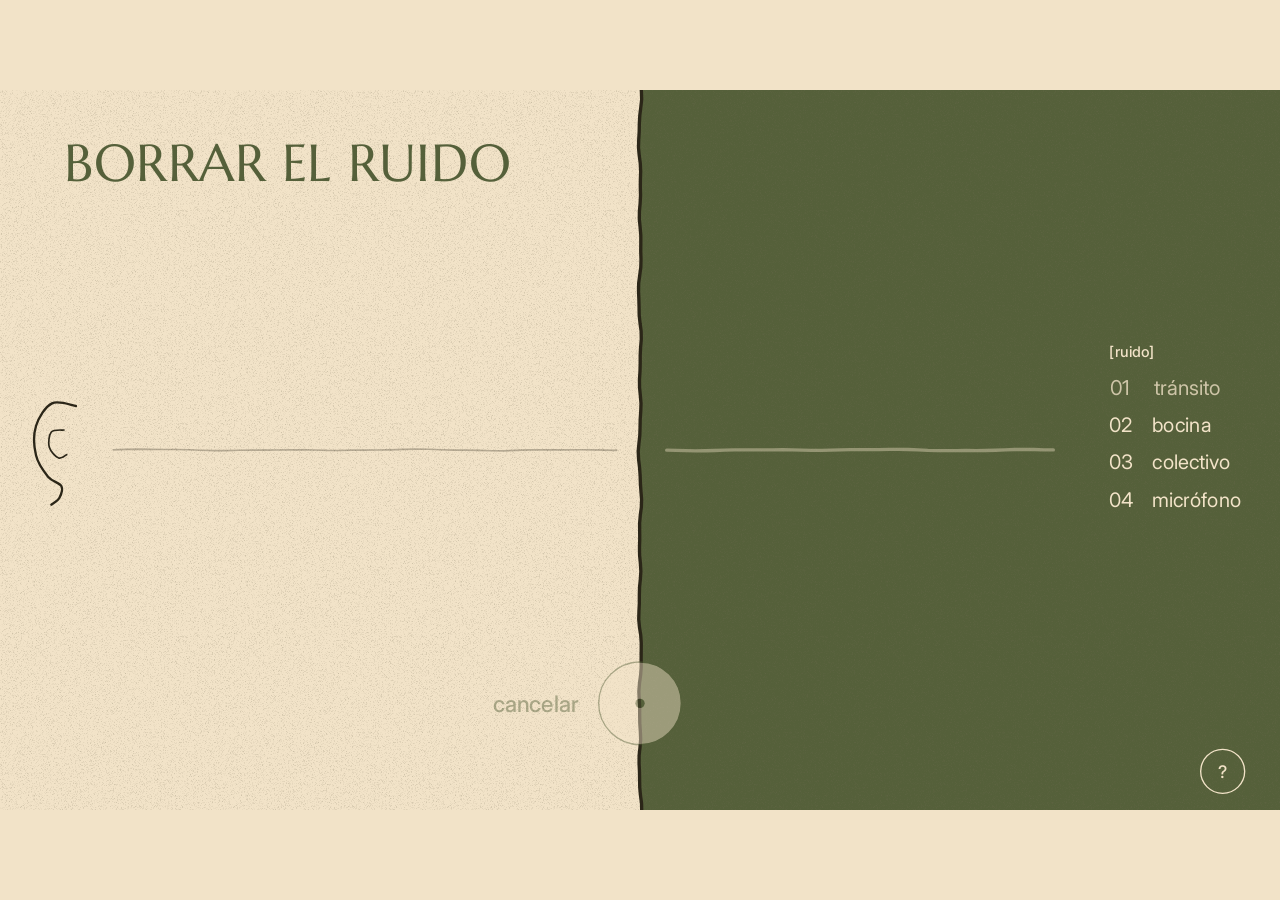
==== web/index.html @ 03f6d300 "App web demo "borrar el ruido" con el lazo ANC en un AudioWorklet - web/motor.js: traducción de Lazo" ====
<!doctype html>
<html lang="es">
<head>
<meta charset="utf-8">
<meta name="viewport" content="width=device-width, initial-scale=1">
<title>borrar el ruido</title>
<meta name="description" content="Demo interactiva de cancelación activa de ruido: cómo un auricular borra el ruido. TFI ANC, UTN FRBA.">
<link rel="preconnect" href="https://fonts.googleapis.com">
<link rel="preconnect" href="https://fonts.gstatic.com" crossorigin>
<link rel="stylesheet" href="https://fonts.googleapis.com/css2?family=Marcellus&amp;family=Inter:wght@400;500;600&amp;display=swap">
<link rel="stylesheet" href="estilo.css">
<script type="module" src="app.js"></script>
</head>
<body>
<div id="escena">
<div id="lienzo" class="t0" style="position: absolute; left: 0; top: 0; width: 1920px; height: 1080px; overflow: hidden; background: var(--papel); color: var(--carbon); font-family: 'Inter', system-ui, sans-serif; outline: none">
<svg width="1920" height="1080" viewBox="0 0 1920 1080" aria-hidden="true" style="position: absolute; left: 0; top: 0"><path id="region" d="" style="fill: var(--oliva)"></path></svg>
<div class="grano" aria-hidden="true" style="position: absolute; left: 0; top: 0; width: 1920px; height: 1080px; pointer-events: none"></div>
<svg width="1920" height="1080" viewBox="0 0 1920 1080" role="img" aria-label="ondas" style="position: absolute; left: 0; top: 0">
<path d="M114,474 C108,473.3 88,465 78,470 C68,475 58,491 54,504 C50,517 51,535.3 54,548 C57,560.7 65.7,572.3 72,580 C78.3,587.7 89.2,588.7 92,594 C94.8,599.3 91.5,607.3 89,612 C86.5,616.7 79,620.3 77,622" fill="none" stroke-width="3.5" stroke-linecap="round" stroke-linejoin="round" style="stroke: var(--carbon)"/><path d="M96,510 C92.8,510.5 80.7,508.7 77,513 C73.3,517.3 72.2,529.5 74,536 C75.8,542.5 83.7,550.2 88,552 C92.3,553.8 98,547.8 100,547" fill="none" stroke-width="2.5" stroke-linecap="round" stroke-linejoin="round" style="stroke: var(--carbon)"/>
<path id="out" d="" fill="none" stroke-width="5" stroke-linecap="round" stroke-linejoin="round" opacity="0.4" style="stroke: var(--papel)"></path>
<path id="ghost" d="" fill="none" stroke-width="3" stroke-linecap="round" stroke-linejoin="round" opacity="0" style="stroke: var(--oliva)"></path>
<path id="anti" d="" fill="none" stroke-width="5" stroke-dasharray="16 11" stroke-linecap="round" stroke-linejoin="round" style="stroke: var(--rosa)"></path>
<path id="resid" d="" fill="none" stroke-width="2.5" stroke-linecap="round" stroke-linejoin="round" opacity="0.3" style="stroke: var(--carbon)"></path>
<path id="line" d="" fill="none" stroke-width="5" stroke-linecap="round" stroke-linejoin="round" style="stroke: var(--carbon)"></path>
<circle id="pulso1" cx="84" cy="540" r="12" opacity="0" style="fill: var(--carbon)"></circle>
<circle id="pulso2" cx="84" cy="540" r="7" opacity="0" style="fill: var(--carbon)"></circle>
</svg>
<h1 style="position: absolute; left: 96px; top: 70px; margin: 0; font-family: 'Marcellus', 'Times New Roman', serif; font-weight: 400; font-size: 78px; line-height: 1; letter-spacing: 0.01em; text-transform: uppercase; color: var(--oliva)">borrar el ruido</h1>
<div id="frase" aria-live="polite" style="position: absolute; left: 100px; top: 176px; font-family: 'Inter', system-ui, sans-serif; font-weight: 600; font-size: 44px; line-height: 1.1; text-transform: uppercase; color: var(--oliva); opacity: 0"></div>
<div id="numero" hidden style="position: absolute; left: 100px; top: 820px; display: flex; flex-direction: column; gap: 6px">
<div style="font-family: 'Inter', system-ui, sans-serif; font-weight: 500; font-size: 22px; color: var(--suave)">meta 20</div>
<div id="numVal" style="font-family: 'Marcellus', 'Times New Roman', serif; font-size: 132px; line-height: 0.95; color: var(--oliva)"></div>
</div>
<div role="group" aria-label="ruidos" style="position: absolute; left: 1620px; top: 380px; display: flex; flex-direction: column; gap: 4px">
<div style="font-family: 'Inter', system-ui, sans-serif; font-weight: 500; font-size: 22px; color: var(--papel); margin: 0 0 10px 44px">[ruido]</div>
<button type="button" aria-pressed="false" data-i="0" class="item" style="display: flex; align-items: center; gap: 18px; height: 52px; padding: 0; background: transparent; border: 0; cursor: pointer; font-family: 'Inter', system-ui, sans-serif; font-weight: 400; font-size: 30px; color: var(--papel); opacity: 1; transform: scale(1); transform-origin: left center; text-decoration: none">
<svg width="26" height="26" viewBox="0 0 40 40" aria-hidden="true" class="icono" style="flex: none"><path d="M17.9,4.9 C18,4.9 18.3,4.8 18.5,4.7 C18.7,4.6 18.9,4.5 19.1,4.5 C19.4,4.4 19.6,4.4 19.8,4.3 C20,4.3 20.3,4.3 20.5,4.2 C20.7,4.2 21,4.2 21.2,4.3 C21.4,4.3 21.7,4.4 21.9,4.4 C22.1,4.5 22.3,4.6 22.5,4.7 C22.7,4.8 22.9,5 23.1,5.1 C23.3,5.3 23.5,5.4 23.6,5.6 C23.8,5.7 24,5.9 24.1,6.1 C24.2,6.3 24.4,6.4 24.5,6.6 C24.6,6.8 24.8,6.9 24.9,7.1 C25,7.3 25.2,7.5 25.3,7.6 C25.4,7.8 25.6,8 25.7,8.1 C25.8,8.3 26,8.5 26.1,8.7 C26.2,8.9 26.3,9.1 26.4,9.3 C26.5,9.5 26.6,9.7 26.7,9.9 C26.8,10.1 26.9,10.3 26.9,10.6 C27,10.8 27,11 27,11.3 C27,11.5 27,11.7 26.9,12 C26.9,12.2 26.8,12.4 26.8,12.6 C26.7,12.9 26.6,13.1 26.5,13.3 C26.4,13.5 26.3,13.7 26.2,13.9 C26.1,14.1 26,14.3 25.8,14.5 C25.7,14.7 25.6,14.9 25.5,15 C25.3,15.2 25.2,15.4 25.1,15.6 C24.9,15.7 24.8,15.9 24.6,16.1 C24.5,16.3 24.3,16.4 24.1,16.6 C24,16.7 23.8,16.9 23.6,17 C23.4,17.2 23.2,17.3 23,17.4 C22.8,17.5 22.6,17.6 22.4,17.7 C22.2,17.7 21.9,17.8 21.7,17.8 C21.5,17.8 21.3,17.9 21,17.9 C20.8,17.9 20.6,17.8 20.4,17.8 C20.1,17.8 19.9,17.8 19.7,17.7 C19.5,17.7 19.3,17.6 19,17.6 C18.8,17.6 18.6,17.5 18.4,17.5 C18.2,17.4 18,17.4 17.8,17.3 C17.6,17.3 17.3,17.2 17.1,17.2 C16.9,17.1 16.7,17 16.5,17 C16.2,16.9 16,16.8 15.8,16.7 C15.6,16.6 15.4,16.5 15.2,16.3 C15,16.2 14.8,16.1 14.6,15.9 C14.5,15.7 14.3,15.5 14.2,15.3 C14.1,15.1 13.9,14.9 13.9,14.7 C13.8,14.5 13.7,14.3 13.6,14 C13.6,13.8 13.5,13.6 13.5,13.3 C13.5,13.1 13.5,12.9 13.5,12.6 C13.4,12.4 13.4,12.2 13.4,12 C13.4,11.7 13.4,11.5 13.5,11.3 C13.5,11.1 13.5,10.9 13.5,10.6 C13.5,10.4 13.5,10.2 13.5,10 C13.5,9.8 13.6,9.5 13.6,9.3 C13.6,9.1 13.7,8.9 13.7,8.7 C13.8,8.4 13.9,8.2 14,8 C14.1,7.8 14.2,7.6 14.3,7.4 C14.4,7.2 14.5,7 14.7,6.8 C14.8,6.7 15,6.5 15.2,6.4 C15.4,6.2 15.5,6.1 15.7,5.9 C15.9,5.8 16.1,5.7 16.3,5.6 C16.5,5.5 16.7,5.4 16.9,5.3 C17.1,5.2 17.3,5.1 17.5,5 C17.7,4.9 17.9,4.8 18.1,4.7 C18.4,4.7 18.7,4.5 18.8,4.5" fill="none" stroke-width="2.2" stroke-linecap="round" stroke-linejoin="round" style="stroke: var(--papel)"/><path d="M26.1,10.7 C26.2,10.7 26.6,10.6 26.8,10.6 C27,10.6 27.3,10.6 27.5,10.6 C27.7,10.5 28,10.6 28.2,10.6 C28.4,10.6 28.6,10.6 28.9,10.6 C29.1,10.7 29.3,10.7 29.5,10.8 C29.7,10.8 29.9,10.9 30.2,10.9 C30.4,11 30.6,11 30.8,11.1 C31,11.2 31.2,11.3 31.4,11.4 C31.6,11.5 31.8,11.6 32,11.7 C32.2,11.8 32.4,11.9 32.6,12.1 C32.7,12.2 32.9,12.3 33.1,12.5 C33.2,12.7 33.4,12.8 33.5,13 C33.7,13.2 33.8,13.4 33.9,13.5 C34,13.7 34.1,13.9 34.2,14.1 C34.3,14.3 34.4,14.5 34.5,14.7 C34.6,14.9 34.7,15.2 34.8,15.4 C34.8,15.6 34.9,15.8 34.9,16 C35,16.2 35,16.4 35.1,16.7 C35.1,16.9 35.2,17.1 35.2,17.3 C35.2,17.6 35.2,17.8 35.2,18 C35.2,18.3 35.2,18.5 35.1,18.7 C35.1,19 35.1,19.2 35,19.4 C34.9,19.6 34.8,19.9 34.7,20.1 C34.6,20.3 34.5,20.5 34.4,20.7 C34.3,20.9 34.1,21 34,21.2 C33.8,21.4 33.7,21.6 33.5,21.7 C33.3,21.9 33.1,22 32.9,22.1 C32.8,22.3 32.6,22.4 32.4,22.5 C32.2,22.6 32,22.7 31.8,22.8 C31.6,22.9 31.4,23 31.2,23.1 C31,23.2 30.8,23.3 30.6,23.4 C30.4,23.5 30.2,23.6 30,23.7 C29.8,23.8 29.6,23.8 29.4,23.9 C29.2,23.9 29,24 28.7,24 C28.5,24.1 28.3,24.1 28,24.1 C27.8,24.1 27.6,24.1 27.4,24.1 C27.1,24 26.9,24 26.7,23.9 C26.5,23.9 26.2,23.8 26,23.7 C25.8,23.7 25.6,23.6 25.4,23.5 C25.2,23.3 25,23.2 24.8,23.1 C24.6,23 24.4,22.8 24.2,22.7 C24.1,22.6 23.9,22.4 23.7,22.2 C23.6,22.1 23.4,21.9 23.3,21.8 C23.1,21.6 23,21.4 22.8,21.2 C22.7,21.1 22.5,20.9 22.4,20.7 C22.3,20.5 22.2,20.3 22.1,20.1 C22,19.9 21.9,19.6 21.9,19.4 C21.8,19.2 21.7,19 21.7,18.8 C21.7,18.5 21.6,18.3 21.6,18.1 C21.6,17.8 21.6,17.6 21.6,17.4 C21.7,17.2 21.7,16.9 21.7,16.7 C21.8,16.5 21.8,16.3 21.9,16.1 C21.9,15.8 22,15.6 22.1,15.4 C22.1,15.2 22.2,15 22.3,14.8 C22.4,14.6 22.4,14.4 22.5,14.2 C22.6,14 22.7,13.8 22.8,13.6 C22.9,13.4 23,13.2 23.1,13 C23.3,12.8 23.4,12.6 23.5,12.4 C23.7,12.2 23.8,12.1 24,11.9 C24.2,11.7 24.3,11.6 24.5,11.4 C24.7,11.3 24.9,11.2 25.1,11.1 C25.3,10.9 25.5,10.8 25.8,10.8 C26,10.7 26.2,10.6 26.4,10.6 C26.7,10.5 27,10.5 27.1,10.5" fill="none" stroke-width="2.2" stroke-linecap="round" stroke-linejoin="round" style="stroke: var(--papel)"/><path d="M23,20.7 C23.1,20.7 23.4,20.6 23.6,20.6 C23.9,20.5 24.1,20.5 24.3,20.5 C24.5,20.4 24.8,20.4 25,20.4 C25.2,20.4 25.4,20.4 25.7,20.5 C25.9,20.5 26.1,20.5 26.3,20.6 C26.5,20.6 26.8,20.7 27,20.7 C27.2,20.8 27.4,20.9 27.6,20.9 C27.8,21 28,21.1 28.2,21.2 C28.4,21.3 28.6,21.5 28.8,21.6 C28.9,21.7 29.1,21.8 29.3,22 C29.5,22.1 29.6,22.3 29.8,22.4 C30,22.6 30.1,22.7 30.3,22.9 C30.4,23.1 30.6,23.2 30.7,23.4 C30.8,23.6 31,23.8 31.1,23.9 C31.2,24.1 31.3,24.3 31.4,24.5 C31.6,24.7 31.7,24.9 31.8,25.1 C31.8,25.4 31.9,25.6 32,25.8 C32,26 32.1,26.3 32.1,26.5 C32.1,26.7 32.2,27 32.2,27.2 C32.2,27.4 32.1,27.7 32.1,27.9 C32.1,28.1 32,28.3 31.9,28.6 C31.9,28.8 31.8,29 31.7,29.2 C31.6,29.4 31.5,29.6 31.4,29.8 C31.2,30 31.1,30.2 31,30.4 C30.9,30.6 30.7,30.8 30.6,30.9 C30.4,31.1 30.3,31.3 30.1,31.4 C30,31.6 29.8,31.7 29.7,31.9 C29.5,32 29.3,32.2 29.2,32.3 C29,32.5 28.8,32.6 28.7,32.7 C28.5,32.8 28.3,33 28.1,33.1 C27.9,33.2 27.7,33.3 27.5,33.4 C27.3,33.5 27.1,33.6 26.9,33.6 C26.7,33.7 26.4,33.8 26.2,33.8 C26,33.9 25.8,33.9 25.5,33.9 C25.3,33.9 25.1,33.9 24.9,33.9 C24.6,33.9 24.4,33.9 24.2,33.9 C23.9,33.8 23.7,33.8 23.5,33.8 C23.3,33.7 23,33.6 22.8,33.6 C22.6,33.5 22.4,33.4 22.2,33.3 C22,33.2 21.8,33.1 21.6,33 C21.4,32.9 21.2,32.8 21,32.6 C20.8,32.5 20.6,32.3 20.4,32.2 C20.3,32 20.1,31.8 20,31.7 C19.8,31.5 19.7,31.3 19.6,31.1 C19.5,30.9 19.3,30.7 19.3,30.5 C19.2,30.3 19.1,30.1 19,29.9 C18.9,29.6 18.9,29.4 18.8,29.2 C18.8,29 18.8,28.8 18.7,28.5 C18.7,28.3 18.7,28.1 18.7,27.9 C18.6,27.7 18.6,27.4 18.6,27.2 C18.6,27 18.6,26.8 18.6,26.6 C18.7,26.3 18.7,26.1 18.7,25.9 C18.7,25.7 18.7,25.5 18.8,25.2 C18.8,25 18.9,24.8 18.9,24.6 C19,24.4 19,24.1 19.1,23.9 C19.2,23.7 19.3,23.5 19.4,23.3 C19.5,23.1 19.6,22.9 19.8,22.7 C19.9,22.5 20.1,22.3 20.2,22.2 C20.4,22 20.6,21.8 20.8,21.7 C21,21.5 21.1,21.4 21.3,21.3 C21.5,21.2 21.8,21.1 22,21 C22.2,20.9 22.4,20.8 22.6,20.7 C22.8,20.7 23.1,20.6 23.3,20.5 C23.5,20.5 23.8,20.4 24,20.4" fill="none" stroke-width="2.2" stroke-linecap="round" stroke-linejoin="round" style="stroke: var(--papel)"/><path d="M12.6,20.7 C12.8,20.7 13.1,20.5 13.3,20.5 C13.5,20.4 13.7,20.3 13.9,20.3 C14.2,20.2 14.4,20.2 14.6,20.2 C14.9,20.2 15.1,20.2 15.3,20.2 C15.6,20.2 15.8,20.3 16,20.3 C16.2,20.4 16.5,20.5 16.7,20.6 C16.9,20.7 17.1,20.8 17.3,20.9 C17.5,21 17.7,21.1 17.8,21.3 C18,21.4 18.2,21.5 18.4,21.7 C18.5,21.8 18.7,21.9 18.9,22.1 C19,22.2 19.2,22.3 19.4,22.5 C19.5,22.6 19.7,22.8 19.9,22.9 C20,23.1 20.2,23.2 20.4,23.4 C20.5,23.6 20.7,23.7 20.8,23.9 C20.9,24.1 21.1,24.3 21.2,24.5 C21.3,24.7 21.4,24.9 21.5,25.1 C21.5,25.3 21.6,25.6 21.6,25.8 C21.7,26 21.7,26.3 21.7,26.5 C21.7,26.7 21.7,27 21.7,27.2 C21.6,27.4 21.6,27.6 21.5,27.9 C21.5,28.1 21.4,28.3 21.4,28.5 C21.3,28.7 21.2,28.9 21.1,29.2 C21.1,29.4 21,29.6 20.9,29.8 C20.8,30 20.7,30.2 20.6,30.4 C20.5,30.6 20.4,30.8 20.3,31 C20.2,31.2 20.1,31.4 20,31.6 C19.8,31.8 19.7,31.9 19.5,32.1 C19.4,32.3 19.2,32.4 19,32.6 C18.9,32.7 18.7,32.9 18.5,33 C18.3,33.1 18,33.2 17.8,33.3 C17.6,33.3 17.4,33.4 17.2,33.5 C17,33.5 16.7,33.6 16.5,33.6 C16.3,33.6 16.1,33.6 15.8,33.6 C15.6,33.6 15.4,33.7 15.2,33.7 C15,33.7 14.7,33.7 14.5,33.7 C14.3,33.6 14.1,33.6 13.9,33.6 C13.6,33.6 13.4,33.6 13.2,33.6 C13,33.6 12.7,33.5 12.5,33.5 C12.3,33.5 12.1,33.4 11.8,33.3 C11.6,33.3 11.4,33.2 11.2,33.1 C11,33 10.8,32.8 10.6,32.7 C10.4,32.6 10.2,32.4 10,32.3 C9.9,32.1 9.7,31.9 9.6,31.7 C9.5,31.5 9.3,31.3 9.2,31.1 C9.1,30.9 9,30.7 9,30.5 C8.9,30.3 8.8,30 8.7,29.8 C8.7,29.6 8.6,29.4 8.6,29.2 C8.5,29 8.4,28.8 8.4,28.5 C8.4,28.3 8.3,28.1 8.3,27.9 C8.2,27.7 8.2,27.4 8.2,27.2 C8.1,27 8.1,26.8 8.1,26.5 C8.1,26.3 8.1,26.1 8.1,25.9 C8.1,25.6 8.2,25.4 8.2,25.2 C8.3,25 8.3,24.7 8.4,24.5 C8.5,24.3 8.6,24.1 8.7,23.9 C8.9,23.7 9,23.5 9.1,23.3 C9.3,23.2 9.4,23 9.6,22.8 C9.8,22.7 9.9,22.5 10.1,22.4 C10.3,22.2 10.5,22.1 10.6,21.9 C10.8,21.8 11,21.7 11.2,21.6 C11.4,21.4 11.5,21.3 11.7,21.2 C11.9,21.1 12.1,20.9 12.3,20.8 C12.5,20.7 12.7,20.6 12.9,20.5 C13.1,20.4 13.5,20.3 13.6,20.3" fill="none" stroke-width="2.2" stroke-linecap="round" stroke-linejoin="round" style="stroke: var(--papel)"/><path d="M9.5,11.1 C9.6,11.1 9.9,10.9 10.1,10.9 C10.4,10.8 10.6,10.8 10.8,10.7 C11,10.7 11.2,10.6 11.4,10.6 C11.7,10.5 11.9,10.5 12.1,10.5 C12.4,10.5 12.6,10.5 12.8,10.5 C13.1,10.5 13.3,10.5 13.5,10.6 C13.7,10.6 14,10.7 14.2,10.7 C14.4,10.8 14.6,10.9 14.8,11.1 C15,11.2 15.2,11.3 15.4,11.5 C15.6,11.6 15.7,11.8 15.9,12 C16.1,12.1 16.2,12.3 16.3,12.5 C16.5,12.7 16.6,12.9 16.7,13.1 C16.8,13.3 16.9,13.4 17,13.6 C17.1,13.8 17.2,14 17.3,14.2 C17.4,14.4 17.5,14.6 17.6,14.8 C17.7,15 17.8,15.2 17.9,15.4 C18,15.6 18.1,15.8 18.1,16 C18.2,16.2 18.3,16.5 18.3,16.7 C18.4,16.9 18.4,17.1 18.4,17.3 C18.4,17.6 18.4,17.8 18.4,18 C18.4,18.3 18.4,18.5 18.3,18.7 C18.3,18.9 18.2,19.2 18.1,19.4 C18.1,19.6 18,19.8 17.9,20 C17.8,20.2 17.6,20.4 17.5,20.6 C17.4,20.8 17.3,21 17.1,21.2 C17,21.3 16.9,21.5 16.7,21.7 C16.6,21.9 16.4,22 16.3,22.2 C16.1,22.4 15.9,22.5 15.8,22.7 C15.6,22.8 15.4,23 15.2,23.1 C15.1,23.2 14.9,23.4 14.7,23.5 C14.5,23.6 14.3,23.7 14,23.8 C13.8,23.9 13.6,23.9 13.4,24 C13.1,24 12.9,24.1 12.7,24.1 C12.5,24.1 12.2,24.1 12,24.1 C11.8,24.1 11.5,24 11.3,24 C11.1,23.9 10.9,23.9 10.7,23.8 C10.4,23.7 10.2,23.7 10,23.6 C9.8,23.5 9.6,23.4 9.4,23.4 C9.2,23.3 9,23.2 8.8,23.1 C8.6,23 8.4,23 8.2,22.9 C8,22.8 7.8,22.7 7.6,22.6 C7.4,22.5 7.2,22.4 7,22.2 C6.8,22.1 6.6,22 6.4,21.8 C6.3,21.7 6.1,21.5 5.9,21.3 C5.8,21.2 5.7,21 5.5,20.8 C5.4,20.6 5.3,20.3 5.2,20.1 C5.1,19.9 5,19.7 5,19.5 C4.9,19.2 4.9,19 4.9,18.8 C4.9,18.5 4.8,18.3 4.8,18.1 C4.8,17.8 4.9,17.6 4.9,17.4 C4.9,17.2 4.9,16.9 5,16.7 C5,16.5 5,16.3 5.1,16 C5.1,15.8 5.1,15.6 5.2,15.4 C5.3,15.2 5.3,15 5.4,14.7 C5.5,14.5 5.5,14.3 5.6,14.1 C5.7,13.9 5.8,13.7 6,13.5 C6.1,13.3 6.2,13.1 6.4,12.9 C6.5,12.8 6.7,12.6 6.8,12.5 C7,12.3 7.2,12.2 7.4,12 C7.6,11.9 7.7,11.8 7.9,11.7 C8.1,11.6 8.3,11.5 8.6,11.4 C8.8,11.3 9,11.2 9.2,11.1 C9.4,11 9.6,11 9.8,10.9 C10,10.8 10.3,10.8 10.4,10.7" fill="none" stroke-width="2.2" stroke-linecap="round" stroke-linejoin="round" style="stroke: var(--papel)"/><circle cx="20" cy="20" r="2.9" style="fill: var(--papel)"/></svg>
<span style="width: 46px; text-align: left">01</span><span>tránsito</span>
</button>
<button type="button" aria-pressed="false" data-i="1" class="item" style="display: flex; align-items: center; gap: 18px; height: 52px; padding: 0; background: transparent; border: 0; cursor: pointer; font-family: 'Inter', system-ui, sans-serif; font-weight: 400; font-size: 30px; color: var(--papel); opacity: 1; transform: scale(1); transform-origin: left center; text-decoration: none">
<svg width="26" height="26" viewBox="0 0 40 40" aria-hidden="true" class="icono" style="flex: none"><path d="M17.9,4.9 C18,4.9 18.3,4.8 18.5,4.7 C18.7,4.6 18.9,4.5 19.1,4.5 C19.4,4.4 19.6,4.4 19.8,4.3 C20,4.3 20.3,4.3 20.5,4.2 C20.7,4.2 21,4.2 21.2,4.3 C21.4,4.3 21.7,4.4 21.9,4.4 C22.1,4.5 22.3,4.6 22.5,4.7 C22.7,4.8 22.9,5 23.1,5.1 C23.3,5.3 23.5,5.4 23.6,5.6 C23.8,5.7 24,5.9 24.1,6.1 C24.2,6.3 24.4,6.4 24.5,6.6 C24.6,6.8 24.8,6.9 24.9,7.1 C25,7.3 25.2,7.5 25.3,7.6 C25.4,7.8 25.6,8 25.7,8.1 C25.8,8.3 26,8.5 26.1,8.7 C26.2,8.9 26.3,9.1 26.4,9.3 C26.5,9.5 26.6,9.7 26.7,9.9 C26.8,10.1 26.9,10.3 26.9,10.6 C27,10.8 27,11 27,11.3 C27,11.5 27,11.7 26.9,12 C26.9,12.2 26.8,12.4 26.8,12.6 C26.7,12.9 26.6,13.1 26.5,13.3 C26.4,13.5 26.3,13.7 26.2,13.9 C26.1,14.1 26,14.3 25.8,14.5 C25.7,14.7 25.6,14.9 25.5,15 C25.3,15.2 25.2,15.4 25.1,15.6 C24.9,15.7 24.8,15.9 24.6,16.1 C24.5,16.3 24.3,16.4 24.1,16.6 C24,16.7 23.8,16.9 23.6,17 C23.4,17.2 23.2,17.3 23,17.4 C22.8,17.5 22.6,17.6 22.4,17.7 C22.2,17.7 21.9,17.8 21.7,17.8 C21.5,17.8 21.3,17.9 21,17.9 C20.8,17.9 20.6,17.8 20.4,17.8 C20.1,17.8 19.9,17.8 19.7,17.7 C19.5,17.7 19.3,17.6 19,17.6 C18.8,17.6 18.6,17.5 18.4,17.5 C18.2,17.4 18,17.4 17.8,17.3 C17.6,17.3 17.3,17.2 17.1,17.2 C16.9,17.1 16.7,17 16.5,17 C16.2,16.9 16,16.8 15.8,16.7 C15.6,16.6 15.4,16.5 15.2,16.3 C15,16.2 14.8,16.1 14.6,15.9 C14.5,15.7 14.3,15.5 14.2,15.3 C14.1,15.1 13.9,14.9 13.9,14.7 C13.8,14.5 13.7,14.3 13.6,14 C13.6,13.8 13.5,13.6 13.5,13.3 C13.5,13.1 13.5,12.9 13.5,12.6 C13.4,12.4 13.4,12.2 13.4,12 C13.4,11.7 13.4,11.5 13.5,11.3 C13.5,11.1 13.5,10.9 13.5,10.6 C13.5,10.4 13.5,10.2 13.5,10 C13.5,9.8 13.6,9.5 13.6,9.3 C13.6,9.1 13.7,8.9 13.7,8.7 C13.8,8.4 13.9,8.2 14,8 C14.1,7.8 14.2,7.6 14.3,7.4 C14.4,7.2 14.5,7 14.7,6.8 C14.8,6.7 15,6.5 15.2,6.4 C15.4,6.2 15.5,6.1 15.7,5.9 C15.9,5.8 16.1,5.7 16.3,5.6 C16.5,5.5 16.7,5.4 16.9,5.3 C17.1,5.2 17.3,5.1 17.5,5 C17.7,4.9 17.9,4.8 18.1,4.7 C18.4,4.7 18.7,4.5 18.8,4.5" fill="none" stroke-width="2.2" stroke-linecap="round" stroke-linejoin="round" style="stroke: var(--papel)"/><path d="M26.1,10.7 C26.2,10.7 26.6,10.6 26.8,10.6 C27,10.6 27.3,10.6 27.5,10.6 C27.7,10.5 28,10.6 28.2,10.6 C28.4,10.6 28.6,10.6 28.9,10.6 C29.1,10.7 29.3,10.7 29.5,10.8 C29.7,10.8 29.9,10.9 30.2,10.9 C30.4,11 30.6,11 30.8,11.1 C31,11.2 31.2,11.3 31.4,11.4 C31.6,11.5 31.8,11.6 32,11.7 C32.2,11.8 32.4,11.9 32.6,12.1 C32.7,12.2 32.9,12.3 33.1,12.5 C33.2,12.7 33.4,12.8 33.5,13 C33.7,13.2 33.8,13.4 33.9,13.5 C34,13.7 34.1,13.9 34.2,14.1 C34.3,14.3 34.4,14.5 34.5,14.7 C34.6,14.9 34.7,15.2 34.8,15.4 C34.8,15.6 34.9,15.8 34.9,16 C35,16.2 35,16.4 35.1,16.7 C35.1,16.9 35.2,17.1 35.2,17.3 C35.2,17.6 35.2,17.8 35.2,18 C35.2,18.3 35.2,18.5 35.1,18.7 C35.1,19 35.1,19.2 35,19.4 C34.9,19.6 34.8,19.9 34.7,20.1 C34.6,20.3 34.5,20.5 34.4,20.7 C34.3,20.9 34.1,21 34,21.2 C33.8,21.4 33.7,21.6 33.5,21.7 C33.3,21.9 33.1,22 32.9,22.1 C32.8,22.3 32.6,22.4 32.4,22.5 C32.2,22.6 32,22.7 31.8,22.8 C31.6,22.9 31.4,23 31.2,23.1 C31,23.2 30.8,23.3 30.6,23.4 C30.4,23.5 30.2,23.6 30,23.7 C29.8,23.8 29.6,23.8 29.4,23.9 C29.2,23.9 29,24 28.7,24 C28.5,24.1 28.3,24.1 28,24.1 C27.8,24.1 27.6,24.1 27.4,24.1 C27.1,24 26.9,24 26.7,23.9 C26.5,23.9 26.2,23.8 26,23.7 C25.8,23.7 25.6,23.6 25.4,23.5 C25.2,23.3 25,23.2 24.8,23.1 C24.6,23 24.4,22.8 24.2,22.7 C24.1,22.6 23.9,22.4 23.7,22.2 C23.6,22.1 23.4,21.9 23.3,21.8 C23.1,21.6 23,21.4 22.8,21.2 C22.7,21.1 22.5,20.9 22.4,20.7 C22.3,20.5 22.2,20.3 22.1,20.1 C22,19.9 21.9,19.6 21.9,19.4 C21.8,19.2 21.7,19 21.7,18.8 C21.7,18.5 21.6,18.3 21.6,18.1 C21.6,17.8 21.6,17.6 21.6,17.4 C21.7,17.2 21.7,16.9 21.7,16.7 C21.8,16.5 21.8,16.3 21.9,16.1 C21.9,15.8 22,15.6 22.1,15.4 C22.1,15.2 22.2,15 22.3,14.8 C22.4,14.6 22.4,14.4 22.5,14.2 C22.6,14 22.7,13.8 22.8,13.6 C22.9,13.4 23,13.2 23.1,13 C23.3,12.8 23.4,12.6 23.5,12.4 C23.7,12.2 23.8,12.1 24,11.9 C24.2,11.7 24.3,11.6 24.5,11.4 C24.7,11.3 24.9,11.2 25.1,11.1 C25.3,10.9 25.5,10.8 25.8,10.8 C26,10.7 26.2,10.6 26.4,10.6 C26.7,10.5 27,10.5 27.1,10.5" fill="none" stroke-width="2.2" stroke-linecap="round" stroke-linejoin="round" style="stroke: var(--papel)"/><path d="M23,20.7 C23.1,20.7 23.4,20.6 23.6,20.6 C23.9,20.5 24.1,20.5 24.3,20.5 C24.5,20.4 24.8,20.4 25,20.4 C25.2,20.4 25.4,20.4 25.7,20.5 C25.9,20.5 26.1,20.5 26.3,20.6 C26.5,20.6 26.8,20.7 27,20.7 C27.2,20.8 27.4,20.9 27.6,20.9 C27.8,21 28,21.1 28.2,21.2 C28.4,21.3 28.6,21.5 28.8,21.6 C28.9,21.7 29.1,21.8 29.3,22 C29.5,22.1 29.6,22.3 29.8,22.4 C30,22.6 30.1,22.7 30.3,22.9 C30.4,23.1 30.6,23.2 30.7,23.4 C30.8,23.6 31,23.8 31.1,23.9 C31.2,24.1 31.3,24.3 31.4,24.5 C31.6,24.7 31.7,24.9 31.8,25.1 C31.8,25.4 31.9,25.6 32,25.8 C32,26 32.1,26.3 32.1,26.5 C32.1,26.7 32.2,27 32.2,27.2 C32.2,27.4 32.1,27.7 32.1,27.9 C32.1,28.1 32,28.3 31.9,28.6 C31.9,28.8 31.8,29 31.7,29.2 C31.6,29.4 31.5,29.6 31.4,29.8 C31.2,30 31.1,30.2 31,30.4 C30.9,30.6 30.7,30.8 30.6,30.9 C30.4,31.1 30.3,31.3 30.1,31.4 C30,31.6 29.8,31.7 29.7,31.9 C29.5,32 29.3,32.2 29.2,32.3 C29,32.5 28.8,32.6 28.7,32.7 C28.5,32.8 28.3,33 28.1,33.1 C27.9,33.2 27.7,33.3 27.5,33.4 C27.3,33.5 27.1,33.6 26.9,33.6 C26.7,33.7 26.4,33.8 26.2,33.8 C26,33.9 25.8,33.9 25.5,33.9 C25.3,33.9 25.1,33.9 24.9,33.9 C24.6,33.9 24.4,33.9 24.2,33.9 C23.9,33.8 23.7,33.8 23.5,33.8 C23.3,33.7 23,33.6 22.8,33.6 C22.6,33.5 22.4,33.4 22.2,33.3 C22,33.2 21.8,33.1 21.6,33 C21.4,32.9 21.2,32.8 21,32.6 C20.8,32.5 20.6,32.3 20.4,32.2 C20.3,32 20.1,31.8 20,31.7 C19.8,31.5 19.7,31.3 19.6,31.1 C19.5,30.9 19.3,30.7 19.3,30.5 C19.2,30.3 19.1,30.1 19,29.9 C18.9,29.6 18.9,29.4 18.8,29.2 C18.8,29 18.8,28.8 18.7,28.5 C18.7,28.3 18.7,28.1 18.7,27.9 C18.6,27.7 18.6,27.4 18.6,27.2 C18.6,27 18.6,26.8 18.6,26.6 C18.7,26.3 18.7,26.1 18.7,25.9 C18.7,25.7 18.7,25.5 18.8,25.2 C18.8,25 18.9,24.8 18.9,24.6 C19,24.4 19,24.1 19.1,23.9 C19.2,23.7 19.3,23.5 19.4,23.3 C19.5,23.1 19.6,22.9 19.8,22.7 C19.9,22.5 20.1,22.3 20.2,22.2 C20.4,22 20.6,21.8 20.8,21.7 C21,21.5 21.1,21.4 21.3,21.3 C21.5,21.2 21.8,21.1 22,21 C22.2,20.9 22.4,20.8 22.6,20.7 C22.8,20.7 23.1,20.6 23.3,20.5 C23.5,20.5 23.8,20.4 24,20.4" fill="none" stroke-width="2.2" stroke-linecap="round" stroke-linejoin="round" style="stroke: var(--papel)"/><path d="M12.6,20.7 C12.8,20.7 13.1,20.5 13.3,20.5 C13.5,20.4 13.7,20.3 13.9,20.3 C14.2,20.2 14.4,20.2 14.6,20.2 C14.9,20.2 15.1,20.2 15.3,20.2 C15.6,20.2 15.8,20.3 16,20.3 C16.2,20.4 16.5,20.5 16.7,20.6 C16.9,20.7 17.1,20.8 17.3,20.9 C17.5,21 17.7,21.1 17.8,21.3 C18,21.4 18.2,21.5 18.4,21.7 C18.5,21.8 18.7,21.9 18.9,22.1 C19,22.2 19.2,22.3 19.4,22.5 C19.5,22.6 19.7,22.8 19.9,22.9 C20,23.1 20.2,23.2 20.4,23.4 C20.5,23.6 20.7,23.7 20.8,23.9 C20.9,24.1 21.1,24.3 21.2,24.5 C21.3,24.7 21.4,24.9 21.5,25.1 C21.5,25.3 21.6,25.6 21.6,25.8 C21.7,26 21.7,26.3 21.7,26.5 C21.7,26.7 21.7,27 21.7,27.2 C21.6,27.4 21.6,27.6 21.5,27.9 C21.5,28.1 21.4,28.3 21.4,28.5 C21.3,28.7 21.2,28.9 21.1,29.2 C21.1,29.4 21,29.6 20.9,29.8 C20.8,30 20.7,30.2 20.6,30.4 C20.5,30.6 20.4,30.8 20.3,31 C20.2,31.2 20.1,31.4 20,31.6 C19.8,31.8 19.7,31.9 19.5,32.1 C19.4,32.3 19.2,32.4 19,32.6 C18.9,32.7 18.7,32.9 18.5,33 C18.3,33.1 18,33.2 17.8,33.3 C17.6,33.3 17.4,33.4 17.2,33.5 C17,33.5 16.7,33.6 16.5,33.6 C16.3,33.6 16.1,33.6 15.8,33.6 C15.6,33.6 15.4,33.7 15.2,33.7 C15,33.7 14.7,33.7 14.5,33.7 C14.3,33.6 14.1,33.6 13.9,33.6 C13.6,33.6 13.4,33.6 13.2,33.6 C13,33.6 12.7,33.5 12.5,33.5 C12.3,33.5 12.1,33.4 11.8,33.3 C11.6,33.3 11.4,33.2 11.2,33.1 C11,33 10.8,32.8 10.6,32.7 C10.4,32.6 10.2,32.4 10,32.3 C9.9,32.1 9.7,31.9 9.6,31.7 C9.5,31.5 9.3,31.3 9.2,31.1 C9.1,30.9 9,30.7 9,30.5 C8.9,30.3 8.8,30 8.7,29.8 C8.7,29.6 8.6,29.4 8.6,29.2 C8.5,29 8.4,28.8 8.4,28.5 C8.4,28.3 8.3,28.1 8.3,27.9 C8.2,27.7 8.2,27.4 8.2,27.2 C8.1,27 8.1,26.8 8.1,26.5 C8.1,26.3 8.1,26.1 8.1,25.9 C8.1,25.6 8.2,25.4 8.2,25.2 C8.3,25 8.3,24.7 8.4,24.5 C8.5,24.3 8.6,24.1 8.7,23.9 C8.9,23.7 9,23.5 9.1,23.3 C9.3,23.2 9.4,23 9.6,22.8 C9.8,22.7 9.9,22.5 10.1,22.4 C10.3,22.2 10.5,22.1 10.6,21.9 C10.8,21.8 11,21.7 11.2,21.6 C11.4,21.4 11.5,21.3 11.7,21.2 C11.9,21.1 12.1,20.9 12.3,20.8 C12.5,20.7 12.7,20.6 12.9,20.5 C13.1,20.4 13.5,20.3 13.6,20.3" fill="none" stroke-width="2.2" stroke-linecap="round" stroke-linejoin="round" style="stroke: var(--papel)"/><path d="M9.5,11.1 C9.6,11.1 9.9,10.9 10.1,10.9 C10.4,10.8 10.6,10.8 10.8,10.7 C11,10.7 11.2,10.6 11.4,10.6 C11.7,10.5 11.9,10.5 12.1,10.5 C12.4,10.5 12.6,10.5 12.8,10.5 C13.1,10.5 13.3,10.5 13.5,10.6 C13.7,10.6 14,10.7 14.2,10.7 C14.4,10.8 14.6,10.9 14.8,11.1 C15,11.2 15.2,11.3 15.4,11.5 C15.6,11.6 15.7,11.8 15.9,12 C16.1,12.1 16.2,12.3 16.3,12.5 C16.5,12.7 16.6,12.9 16.7,13.1 C16.8,13.3 16.9,13.4 17,13.6 C17.1,13.8 17.2,14 17.3,14.2 C17.4,14.4 17.5,14.6 17.6,14.8 C17.7,15 17.8,15.2 17.9,15.4 C18,15.6 18.1,15.8 18.1,16 C18.2,16.2 18.3,16.5 18.3,16.7 C18.4,16.9 18.4,17.1 18.4,17.3 C18.4,17.6 18.4,17.8 18.4,18 C18.4,18.3 18.4,18.5 18.3,18.7 C18.3,18.9 18.2,19.2 18.1,19.4 C18.1,19.6 18,19.8 17.9,20 C17.8,20.2 17.6,20.4 17.5,20.6 C17.4,20.8 17.3,21 17.1,21.2 C17,21.3 16.9,21.5 16.7,21.7 C16.6,21.9 16.4,22 16.3,22.2 C16.1,22.4 15.9,22.5 15.8,22.7 C15.6,22.8 15.4,23 15.2,23.1 C15.1,23.2 14.9,23.4 14.7,23.5 C14.5,23.6 14.3,23.7 14,23.8 C13.8,23.9 13.6,23.9 13.4,24 C13.1,24 12.9,24.1 12.7,24.1 C12.5,24.1 12.2,24.1 12,24.1 C11.8,24.1 11.5,24 11.3,24 C11.1,23.9 10.9,23.9 10.7,23.8 C10.4,23.7 10.2,23.7 10,23.6 C9.8,23.5 9.6,23.4 9.4,23.4 C9.2,23.3 9,23.2 8.8,23.1 C8.6,23 8.4,23 8.2,22.9 C8,22.8 7.8,22.7 7.6,22.6 C7.4,22.5 7.2,22.4 7,22.2 C6.8,22.1 6.6,22 6.4,21.8 C6.3,21.7 6.1,21.5 5.9,21.3 C5.8,21.2 5.7,21 5.5,20.8 C5.4,20.6 5.3,20.3 5.2,20.1 C5.1,19.9 5,19.7 5,19.5 C4.9,19.2 4.9,19 4.9,18.8 C4.9,18.5 4.8,18.3 4.8,18.1 C4.8,17.8 4.9,17.6 4.9,17.4 C4.9,17.2 4.9,16.9 5,16.7 C5,16.5 5,16.3 5.1,16 C5.1,15.8 5.1,15.6 5.2,15.4 C5.3,15.2 5.3,15 5.4,14.7 C5.5,14.5 5.5,14.3 5.6,14.1 C5.7,13.9 5.8,13.7 6,13.5 C6.1,13.3 6.2,13.1 6.4,12.9 C6.5,12.8 6.7,12.6 6.8,12.5 C7,12.3 7.2,12.2 7.4,12 C7.6,11.9 7.7,11.8 7.9,11.7 C8.1,11.6 8.3,11.5 8.6,11.4 C8.8,11.3 9,11.2 9.2,11.1 C9.4,11 9.6,11 9.8,10.9 C10,10.8 10.3,10.8 10.4,10.7" fill="none" stroke-width="2.2" stroke-linecap="round" stroke-linejoin="round" style="stroke: var(--papel)"/><circle cx="20" cy="20" r="2.9" style="fill: var(--papel)"/></svg>
<span style="width: 46px; text-align: left">02</span><span>bocina</span>
</button>
<button type="button" aria-pressed="false" data-i="2" class="item" style="display: flex; align-items: center; gap: 18px; height: 52px; padding: 0; background: transparent; border: 0; cursor: pointer; font-family: 'Inter', system-ui, sans-serif; font-weight: 400; font-size: 30px; color: var(--papel); opacity: 1; transform: scale(1); transform-origin: left center; text-decoration: none">
<svg width="26" height="26" viewBox="0 0 40 40" aria-hidden="true" class="icono" style="flex: none"><path d="M17.9,4.9 C18,4.9 18.3,4.8 18.5,4.7 C18.7,4.6 18.9,4.5 19.1,4.5 C19.4,4.4 19.6,4.4 19.8,4.3 C20,4.3 20.3,4.3 20.5,4.2 C20.7,4.2 21,4.2 21.2,4.3 C21.4,4.3 21.7,4.4 21.9,4.4 C22.1,4.5 22.3,4.6 22.5,4.7 C22.7,4.8 22.9,5 23.1,5.1 C23.3,5.3 23.5,5.4 23.6,5.6 C23.8,5.7 24,5.9 24.1,6.1 C24.2,6.3 24.4,6.4 24.5,6.6 C24.6,6.8 24.8,6.9 24.9,7.1 C25,7.3 25.2,7.5 25.3,7.6 C25.4,7.8 25.6,8 25.7,8.1 C25.8,8.3 26,8.5 26.1,8.7 C26.2,8.9 26.3,9.1 26.4,9.3 C26.5,9.5 26.6,9.7 26.7,9.9 C26.8,10.1 26.9,10.3 26.9,10.6 C27,10.8 27,11 27,11.3 C27,11.5 27,11.7 26.9,12 C26.9,12.2 26.8,12.4 26.8,12.6 C26.7,12.9 26.6,13.1 26.5,13.3 C26.4,13.5 26.3,13.7 26.2,13.9 C26.1,14.1 26,14.3 25.8,14.5 C25.7,14.7 25.6,14.9 25.5,15 C25.3,15.2 25.2,15.4 25.1,15.6 C24.9,15.7 24.8,15.9 24.6,16.1 C24.5,16.3 24.3,16.4 24.1,16.6 C24,16.7 23.8,16.9 23.6,17 C23.4,17.2 23.2,17.3 23,17.4 C22.8,17.5 22.6,17.6 22.4,17.7 C22.2,17.7 21.9,17.8 21.7,17.8 C21.5,17.8 21.3,17.9 21,17.9 C20.8,17.9 20.6,17.8 20.4,17.8 C20.1,17.8 19.9,17.8 19.7,17.7 C19.5,17.7 19.3,17.6 19,17.6 C18.8,17.6 18.6,17.5 18.4,17.5 C18.2,17.4 18,17.4 17.8,17.3 C17.6,17.3 17.3,17.2 17.1,17.2 C16.9,17.1 16.7,17 16.5,17 C16.2,16.9 16,16.8 15.8,16.7 C15.6,16.6 15.4,16.5 15.2,16.3 C15,16.2 14.8,16.1 14.6,15.9 C14.5,15.7 14.3,15.5 14.2,15.3 C14.1,15.1 13.9,14.9 13.9,14.7 C13.8,14.5 13.7,14.3 13.6,14 C13.6,13.8 13.5,13.6 13.5,13.3 C13.5,13.1 13.5,12.9 13.5,12.6 C13.4,12.4 13.4,12.2 13.4,12 C13.4,11.7 13.4,11.5 13.5,11.3 C13.5,11.1 13.5,10.9 13.5,10.6 C13.5,10.4 13.5,10.2 13.5,10 C13.5,9.8 13.6,9.5 13.6,9.3 C13.6,9.1 13.7,8.9 13.7,8.7 C13.8,8.4 13.9,8.2 14,8 C14.1,7.8 14.2,7.6 14.3,7.4 C14.4,7.2 14.5,7 14.7,6.8 C14.8,6.7 15,6.5 15.2,6.4 C15.4,6.2 15.5,6.1 15.7,5.9 C15.9,5.8 16.1,5.7 16.3,5.6 C16.5,5.5 16.7,5.4 16.9,5.3 C17.1,5.2 17.3,5.1 17.5,5 C17.7,4.9 17.9,4.8 18.1,4.7 C18.4,4.7 18.7,4.5 18.8,4.5" fill="none" stroke-width="2.2" stroke-linecap="round" stroke-linejoin="round" style="stroke: var(--papel)"/><path d="M26.1,10.7 C26.2,10.7 26.6,10.6 26.8,10.6 C27,10.6 27.3,10.6 27.5,10.6 C27.7,10.5 28,10.6 28.2,10.6 C28.4,10.6 28.6,10.6 28.9,10.6 C29.1,10.7 29.3,10.7 29.5,10.8 C29.7,10.8 29.9,10.9 30.2,10.9 C30.4,11 30.6,11 30.8,11.1 C31,11.2 31.2,11.3 31.4,11.4 C31.6,11.5 31.8,11.6 32,11.7 C32.2,11.8 32.4,11.9 32.6,12.1 C32.7,12.2 32.9,12.3 33.1,12.5 C33.2,12.7 33.4,12.8 33.5,13 C33.7,13.2 33.8,13.4 33.9,13.5 C34,13.7 34.1,13.9 34.2,14.1 C34.3,14.3 34.4,14.5 34.5,14.7 C34.6,14.9 34.7,15.2 34.8,15.4 C34.8,15.6 34.9,15.8 34.9,16 C35,16.2 35,16.4 35.1,16.7 C35.1,16.9 35.2,17.1 35.2,17.3 C35.2,17.6 35.2,17.8 35.2,18 C35.2,18.3 35.2,18.5 35.1,18.7 C35.1,19 35.1,19.2 35,19.4 C34.9,19.6 34.8,19.9 34.7,20.1 C34.6,20.3 34.5,20.5 34.4,20.7 C34.3,20.9 34.1,21 34,21.2 C33.8,21.4 33.7,21.6 33.5,21.7 C33.3,21.9 33.1,22 32.9,22.1 C32.8,22.3 32.6,22.4 32.4,22.5 C32.2,22.6 32,22.7 31.8,22.8 C31.6,22.9 31.4,23 31.2,23.1 C31,23.2 30.8,23.3 30.6,23.4 C30.4,23.5 30.2,23.6 30,23.7 C29.8,23.8 29.6,23.8 29.4,23.9 C29.2,23.9 29,24 28.7,24 C28.5,24.1 28.3,24.1 28,24.1 C27.8,24.1 27.6,24.1 27.4,24.1 C27.1,24 26.9,24 26.7,23.9 C26.5,23.9 26.2,23.8 26,23.7 C25.8,23.7 25.6,23.6 25.4,23.5 C25.2,23.3 25,23.2 24.8,23.1 C24.6,23 24.4,22.8 24.2,22.7 C24.1,22.6 23.9,22.4 23.7,22.2 C23.6,22.1 23.4,21.9 23.3,21.8 C23.1,21.6 23,21.4 22.8,21.2 C22.7,21.1 22.5,20.9 22.4,20.7 C22.3,20.5 22.2,20.3 22.1,20.1 C22,19.9 21.9,19.6 21.9,19.4 C21.8,19.2 21.7,19 21.7,18.8 C21.7,18.5 21.6,18.3 21.6,18.1 C21.6,17.8 21.6,17.6 21.6,17.4 C21.7,17.2 21.7,16.9 21.7,16.7 C21.8,16.5 21.8,16.3 21.9,16.1 C21.9,15.8 22,15.6 22.1,15.4 C22.1,15.2 22.2,15 22.3,14.8 C22.4,14.6 22.4,14.4 22.5,14.2 C22.6,14 22.7,13.8 22.8,13.6 C22.9,13.4 23,13.2 23.1,13 C23.3,12.8 23.4,12.6 23.5,12.4 C23.7,12.2 23.8,12.1 24,11.9 C24.2,11.7 24.3,11.6 24.5,11.4 C24.7,11.3 24.9,11.2 25.1,11.1 C25.3,10.9 25.5,10.8 25.8,10.8 C26,10.7 26.2,10.6 26.4,10.6 C26.7,10.5 27,10.5 27.1,10.5" fill="none" stroke-width="2.2" stroke-linecap="round" stroke-linejoin="round" style="stroke: var(--papel)"/><path d="M23,20.7 C23.1,20.7 23.4,20.6 23.6,20.6 C23.9,20.5 24.1,20.5 24.3,20.5 C24.5,20.4 24.8,20.4 25,20.4 C25.2,20.4 25.4,20.4 25.7,20.5 C25.9,20.5 26.1,20.5 26.3,20.6 C26.5,20.6 26.8,20.7 27,20.7 C27.2,20.8 27.4,20.9 27.6,20.9 C27.8,21 28,21.1 28.2,21.2 C28.4,21.3 28.6,21.5 28.8,21.6 C28.9,21.7 29.1,21.8 29.3,22 C29.5,22.1 29.6,22.3 29.8,22.4 C30,22.6 30.1,22.7 30.3,22.9 C30.4,23.1 30.6,23.2 30.7,23.4 C30.8,23.6 31,23.8 31.1,23.9 C31.2,24.1 31.3,24.3 31.4,24.5 C31.6,24.7 31.7,24.9 31.8,25.1 C31.8,25.4 31.9,25.6 32,25.8 C32,26 32.1,26.3 32.1,26.5 C32.1,26.7 32.2,27 32.2,27.2 C32.2,27.4 32.1,27.7 32.1,27.9 C32.1,28.1 32,28.3 31.9,28.6 C31.9,28.8 31.8,29 31.7,29.2 C31.6,29.4 31.5,29.6 31.4,29.8 C31.2,30 31.1,30.2 31,30.4 C30.9,30.6 30.7,30.8 30.6,30.9 C30.4,31.1 30.3,31.3 30.1,31.4 C30,31.6 29.8,31.7 29.7,31.9 C29.5,32 29.3,32.2 29.2,32.3 C29,32.5 28.8,32.6 28.7,32.7 C28.5,32.8 28.3,33 28.1,33.1 C27.9,33.2 27.7,33.3 27.5,33.4 C27.3,33.5 27.1,33.6 26.9,33.6 C26.7,33.7 26.4,33.8 26.2,33.8 C26,33.9 25.8,33.9 25.5,33.9 C25.3,33.9 25.1,33.9 24.9,33.9 C24.6,33.9 24.4,33.9 24.2,33.9 C23.9,33.8 23.7,33.8 23.5,33.8 C23.3,33.7 23,33.6 22.8,33.6 C22.6,33.5 22.4,33.4 22.2,33.3 C22,33.2 21.8,33.1 21.6,33 C21.4,32.9 21.2,32.8 21,32.6 C20.8,32.5 20.6,32.3 20.4,32.2 C20.3,32 20.1,31.8 20,31.7 C19.8,31.5 19.7,31.3 19.6,31.1 C19.5,30.9 19.3,30.7 19.3,30.5 C19.2,30.3 19.1,30.1 19,29.9 C18.9,29.6 18.9,29.4 18.8,29.2 C18.8,29 18.8,28.8 18.7,28.5 C18.7,28.3 18.7,28.1 18.7,27.9 C18.6,27.7 18.6,27.4 18.6,27.2 C18.6,27 18.6,26.8 18.6,26.6 C18.7,26.3 18.7,26.1 18.7,25.9 C18.7,25.7 18.7,25.5 18.8,25.2 C18.8,25 18.9,24.8 18.9,24.6 C19,24.4 19,24.1 19.1,23.9 C19.2,23.7 19.3,23.5 19.4,23.3 C19.5,23.1 19.6,22.9 19.8,22.7 C19.9,22.5 20.1,22.3 20.2,22.2 C20.4,22 20.6,21.8 20.8,21.7 C21,21.5 21.1,21.4 21.3,21.3 C21.5,21.2 21.8,21.1 22,21 C22.2,20.9 22.4,20.8 22.6,20.7 C22.8,20.7 23.1,20.6 23.3,20.5 C23.5,20.5 23.8,20.4 24,20.4" fill="none" stroke-width="2.2" stroke-linecap="round" stroke-linejoin="round" style="stroke: var(--papel)"/><path d="M12.6,20.7 C12.8,20.7 13.1,20.5 13.3,20.5 C13.5,20.4 13.7,20.3 13.9,20.3 C14.2,20.2 14.4,20.2 14.6,20.2 C14.9,20.2 15.1,20.2 15.3,20.2 C15.6,20.2 15.8,20.3 16,20.3 C16.2,20.4 16.5,20.5 16.7,20.6 C16.9,20.7 17.1,20.8 17.3,20.9 C17.5,21 17.7,21.1 17.8,21.3 C18,21.4 18.2,21.5 18.4,21.7 C18.5,21.8 18.7,21.9 18.9,22.1 C19,22.2 19.2,22.3 19.4,22.5 C19.5,22.6 19.7,22.8 19.9,22.9 C20,23.1 20.2,23.2 20.4,23.4 C20.5,23.6 20.7,23.7 20.8,23.9 C20.9,24.1 21.1,24.3 21.2,24.5 C21.3,24.7 21.4,24.9 21.5,25.1 C21.5,25.3 21.6,25.6 21.6,25.8 C21.7,26 21.7,26.3 21.7,26.5 C21.7,26.7 21.7,27 21.7,27.2 C21.6,27.4 21.6,27.6 21.5,27.9 C21.5,28.1 21.4,28.3 21.4,28.5 C21.3,28.7 21.2,28.9 21.1,29.2 C21.1,29.4 21,29.6 20.9,29.8 C20.8,30 20.7,30.2 20.6,30.4 C20.5,30.6 20.4,30.8 20.3,31 C20.2,31.2 20.1,31.4 20,31.6 C19.8,31.8 19.7,31.9 19.5,32.1 C19.4,32.3 19.2,32.4 19,32.6 C18.9,32.7 18.7,32.9 18.5,33 C18.3,33.1 18,33.2 17.8,33.3 C17.6,33.3 17.4,33.4 17.2,33.5 C17,33.5 16.7,33.6 16.5,33.6 C16.3,33.6 16.1,33.6 15.8,33.6 C15.6,33.6 15.4,33.7 15.2,33.7 C15,33.7 14.7,33.7 14.5,33.7 C14.3,33.6 14.1,33.6 13.9,33.6 C13.6,33.6 13.4,33.6 13.2,33.6 C13,33.6 12.7,33.5 12.5,33.5 C12.3,33.5 12.1,33.4 11.8,33.3 C11.6,33.3 11.4,33.2 11.2,33.1 C11,33 10.8,32.8 10.6,32.7 C10.4,32.6 10.2,32.4 10,32.3 C9.9,32.1 9.7,31.9 9.6,31.7 C9.5,31.5 9.3,31.3 9.2,31.1 C9.1,30.9 9,30.7 9,30.5 C8.9,30.3 8.8,30 8.7,29.8 C8.7,29.6 8.6,29.4 8.6,29.2 C8.5,29 8.4,28.8 8.4,28.5 C8.4,28.3 8.3,28.1 8.3,27.9 C8.2,27.7 8.2,27.4 8.2,27.2 C8.1,27 8.1,26.8 8.1,26.5 C8.1,26.3 8.1,26.1 8.1,25.9 C8.1,25.6 8.2,25.4 8.2,25.2 C8.3,25 8.3,24.7 8.4,24.5 C8.5,24.3 8.6,24.1 8.7,23.9 C8.9,23.7 9,23.5 9.1,23.3 C9.3,23.2 9.4,23 9.6,22.8 C9.8,22.7 9.9,22.5 10.1,22.4 C10.3,22.2 10.5,22.1 10.6,21.9 C10.8,21.8 11,21.7 11.2,21.6 C11.4,21.4 11.5,21.3 11.7,21.2 C11.9,21.1 12.1,20.9 12.3,20.8 C12.5,20.7 12.7,20.6 12.9,20.5 C13.1,20.4 13.5,20.3 13.6,20.3" fill="none" stroke-width="2.2" stroke-linecap="round" stroke-linejoin="round" style="stroke: var(--papel)"/><path d="M9.5,11.1 C9.6,11.1 9.9,10.9 10.1,10.9 C10.4,10.8 10.6,10.8 10.8,10.7 C11,10.7 11.2,10.6 11.4,10.6 C11.7,10.5 11.9,10.5 12.1,10.5 C12.4,10.5 12.6,10.5 12.8,10.5 C13.1,10.5 13.3,10.5 13.5,10.6 C13.7,10.6 14,10.7 14.2,10.7 C14.4,10.8 14.6,10.9 14.8,11.1 C15,11.2 15.2,11.3 15.4,11.5 C15.6,11.6 15.7,11.8 15.9,12 C16.1,12.1 16.2,12.3 16.3,12.5 C16.5,12.7 16.6,12.9 16.7,13.1 C16.8,13.3 16.9,13.4 17,13.6 C17.1,13.8 17.2,14 17.3,14.2 C17.4,14.4 17.5,14.6 17.6,14.8 C17.7,15 17.8,15.2 17.9,15.4 C18,15.6 18.1,15.8 18.1,16 C18.2,16.2 18.3,16.5 18.3,16.7 C18.4,16.9 18.4,17.1 18.4,17.3 C18.4,17.6 18.4,17.8 18.4,18 C18.4,18.3 18.4,18.5 18.3,18.7 C18.3,18.9 18.2,19.2 18.1,19.4 C18.1,19.6 18,19.8 17.9,20 C17.8,20.2 17.6,20.4 17.5,20.6 C17.4,20.8 17.3,21 17.1,21.2 C17,21.3 16.9,21.5 16.7,21.7 C16.6,21.9 16.4,22 16.3,22.2 C16.1,22.4 15.9,22.5 15.8,22.7 C15.6,22.8 15.4,23 15.2,23.1 C15.1,23.2 14.9,23.4 14.7,23.5 C14.5,23.6 14.3,23.7 14,23.8 C13.8,23.9 13.6,23.9 13.4,24 C13.1,24 12.9,24.1 12.7,24.1 C12.5,24.1 12.2,24.1 12,24.1 C11.8,24.1 11.5,24 11.3,24 C11.1,23.9 10.9,23.9 10.7,23.8 C10.4,23.7 10.2,23.7 10,23.6 C9.8,23.5 9.6,23.4 9.4,23.4 C9.2,23.3 9,23.2 8.8,23.1 C8.6,23 8.4,23 8.2,22.9 C8,22.8 7.8,22.7 7.6,22.6 C7.4,22.5 7.2,22.4 7,22.2 C6.8,22.1 6.6,22 6.4,21.8 C6.3,21.7 6.1,21.5 5.9,21.3 C5.8,21.2 5.7,21 5.5,20.8 C5.4,20.6 5.3,20.3 5.2,20.1 C5.1,19.9 5,19.7 5,19.5 C4.9,19.2 4.9,19 4.9,18.8 C4.9,18.5 4.8,18.3 4.8,18.1 C4.8,17.8 4.9,17.6 4.9,17.4 C4.9,17.2 4.9,16.9 5,16.7 C5,16.5 5,16.3 5.1,16 C5.1,15.8 5.1,15.6 5.2,15.4 C5.3,15.2 5.3,15 5.4,14.7 C5.5,14.5 5.5,14.3 5.6,14.1 C5.7,13.9 5.8,13.7 6,13.5 C6.1,13.3 6.2,13.1 6.4,12.9 C6.5,12.8 6.7,12.6 6.8,12.5 C7,12.3 7.2,12.2 7.4,12 C7.6,11.9 7.7,11.8 7.9,11.7 C8.1,11.6 8.3,11.5 8.6,11.4 C8.8,11.3 9,11.2 9.2,11.1 C9.4,11 9.6,11 9.8,10.9 C10,10.8 10.3,10.8 10.4,10.7" fill="none" stroke-width="2.2" stroke-linecap="round" stroke-linejoin="round" style="stroke: var(--papel)"/><circle cx="20" cy="20" r="2.9" style="fill: var(--papel)"/></svg>
<span style="width: 46px; text-align: left">03</span><span>colectivo</span>
</button>
<button type="button" aria-pressed="false" data-i="3" class="item" style="display: flex; align-items: center; gap: 18px; height: 52px; padding: 0; background: transparent; border: 0; cursor: pointer; font-family: 'Inter', system-ui, sans-serif; font-weight: 400; font-size: 30px; color: var(--papel); opacity: 1; transform: scale(1); transform-origin: left center; text-decoration: none">
<svg width="26" height="26" viewBox="0 0 40 40" aria-hidden="true" class="icono" style="flex: none"><path d="M17.9,4.9 C18,4.9 18.3,4.8 18.5,4.7 C18.7,4.6 18.9,4.5 19.1,4.5 C19.4,4.4 19.6,4.4 19.8,4.3 C20,4.3 20.3,4.3 20.5,4.2 C20.7,4.2 21,4.2 21.2,4.3 C21.4,4.3 21.7,4.4 21.9,4.4 C22.1,4.5 22.3,4.6 22.5,4.7 C22.7,4.8 22.9,5 23.1,5.1 C23.3,5.3 23.5,5.4 23.6,5.6 C23.8,5.7 24,5.9 24.1,6.1 C24.2,6.3 24.4,6.4 24.5,6.6 C24.6,6.8 24.8,6.9 24.9,7.1 C25,7.3 25.2,7.5 25.3,7.6 C25.4,7.8 25.6,8 25.7,8.1 C25.8,8.3 26,8.5 26.1,8.7 C26.2,8.9 26.3,9.1 26.4,9.3 C26.5,9.5 26.6,9.7 26.7,9.9 C26.8,10.1 26.9,10.3 26.9,10.6 C27,10.8 27,11 27,11.3 C27,11.5 27,11.7 26.9,12 C26.9,12.2 26.8,12.4 26.8,12.6 C26.7,12.9 26.6,13.1 26.5,13.3 C26.4,13.5 26.3,13.7 26.2,13.9 C26.1,14.1 26,14.3 25.8,14.5 C25.7,14.7 25.6,14.9 25.5,15 C25.3,15.2 25.2,15.4 25.1,15.6 C24.9,15.7 24.8,15.9 24.6,16.1 C24.5,16.3 24.3,16.4 24.1,16.6 C24,16.7 23.8,16.9 23.6,17 C23.4,17.2 23.2,17.3 23,17.4 C22.8,17.5 22.6,17.6 22.4,17.7 C22.2,17.7 21.9,17.8 21.7,17.8 C21.5,17.8 21.3,17.9 21,17.9 C20.8,17.9 20.6,17.8 20.4,17.8 C20.1,17.8 19.9,17.8 19.7,17.7 C19.5,17.7 19.3,17.6 19,17.6 C18.8,17.6 18.6,17.5 18.4,17.5 C18.2,17.4 18,17.4 17.8,17.3 C17.6,17.3 17.3,17.2 17.1,17.2 C16.9,17.1 16.7,17 16.5,17 C16.2,16.9 16,16.8 15.8,16.7 C15.6,16.6 15.4,16.5 15.2,16.3 C15,16.2 14.8,16.1 14.6,15.9 C14.5,15.7 14.3,15.5 14.2,15.3 C14.1,15.1 13.9,14.9 13.9,14.7 C13.8,14.5 13.7,14.3 13.6,14 C13.6,13.8 13.5,13.6 13.5,13.3 C13.5,13.1 13.5,12.9 13.5,12.6 C13.4,12.4 13.4,12.2 13.4,12 C13.4,11.7 13.4,11.5 13.5,11.3 C13.5,11.1 13.5,10.9 13.5,10.6 C13.5,10.4 13.5,10.2 13.5,10 C13.5,9.8 13.6,9.5 13.6,9.3 C13.6,9.1 13.7,8.9 13.7,8.7 C13.8,8.4 13.9,8.2 14,8 C14.1,7.8 14.2,7.6 14.3,7.4 C14.4,7.2 14.5,7 14.7,6.8 C14.8,6.7 15,6.5 15.2,6.4 C15.4,6.2 15.5,6.1 15.7,5.9 C15.9,5.8 16.1,5.7 16.3,5.6 C16.5,5.5 16.7,5.4 16.9,5.3 C17.1,5.2 17.3,5.1 17.5,5 C17.7,4.9 17.9,4.8 18.1,4.7 C18.4,4.7 18.7,4.5 18.8,4.5" fill="none" stroke-width="2.2" stroke-linecap="round" stroke-linejoin="round" style="stroke: var(--papel)"/><path d="M26.1,10.7 C26.2,10.7 26.6,10.6 26.8,10.6 C27,10.6 27.3,10.6 27.5,10.6 C27.7,10.5 28,10.6 28.2,10.6 C28.4,10.6 28.6,10.6 28.9,10.6 C29.1,10.7 29.3,10.7 29.5,10.8 C29.7,10.8 29.9,10.9 30.2,10.9 C30.4,11 30.6,11 30.8,11.1 C31,11.2 31.2,11.3 31.4,11.4 C31.6,11.5 31.8,11.6 32,11.7 C32.2,11.8 32.4,11.9 32.6,12.1 C32.7,12.2 32.9,12.3 33.1,12.5 C33.2,12.7 33.4,12.8 33.5,13 C33.7,13.2 33.8,13.4 33.9,13.5 C34,13.7 34.1,13.9 34.2,14.1 C34.3,14.3 34.4,14.5 34.5,14.7 C34.6,14.9 34.7,15.2 34.8,15.4 C34.8,15.6 34.9,15.8 34.9,16 C35,16.2 35,16.4 35.1,16.7 C35.1,16.9 35.2,17.1 35.2,17.3 C35.2,17.6 35.2,17.8 35.2,18 C35.2,18.3 35.2,18.5 35.1,18.7 C35.1,19 35.1,19.2 35,19.4 C34.9,19.6 34.8,19.9 34.7,20.1 C34.6,20.3 34.5,20.5 34.4,20.7 C34.3,20.9 34.1,21 34,21.2 C33.8,21.4 33.7,21.6 33.5,21.7 C33.3,21.9 33.1,22 32.9,22.1 C32.8,22.3 32.6,22.4 32.4,22.5 C32.2,22.6 32,22.7 31.8,22.8 C31.6,22.9 31.4,23 31.2,23.1 C31,23.2 30.8,23.3 30.6,23.4 C30.4,23.5 30.2,23.6 30,23.7 C29.8,23.8 29.6,23.8 29.4,23.9 C29.2,23.9 29,24 28.7,24 C28.5,24.1 28.3,24.1 28,24.1 C27.8,24.1 27.6,24.1 27.4,24.1 C27.1,24 26.9,24 26.7,23.9 C26.5,23.9 26.2,23.8 26,23.7 C25.8,23.7 25.6,23.6 25.4,23.5 C25.2,23.3 25,23.2 24.8,23.1 C24.6,23 24.4,22.8 24.2,22.7 C24.1,22.6 23.9,22.4 23.7,22.2 C23.6,22.1 23.4,21.9 23.3,21.8 C23.1,21.6 23,21.4 22.8,21.2 C22.7,21.1 22.5,20.9 22.4,20.7 C22.3,20.5 22.2,20.3 22.1,20.1 C22,19.9 21.9,19.6 21.9,19.4 C21.8,19.2 21.7,19 21.7,18.8 C21.7,18.5 21.6,18.3 21.6,18.1 C21.6,17.8 21.6,17.6 21.6,17.4 C21.7,17.2 21.7,16.9 21.7,16.7 C21.8,16.5 21.8,16.3 21.9,16.1 C21.9,15.8 22,15.6 22.1,15.4 C22.1,15.2 22.2,15 22.3,14.8 C22.4,14.6 22.4,14.4 22.5,14.2 C22.6,14 22.7,13.8 22.8,13.6 C22.9,13.4 23,13.2 23.1,13 C23.3,12.8 23.4,12.6 23.5,12.4 C23.7,12.2 23.8,12.1 24,11.9 C24.2,11.7 24.3,11.6 24.5,11.4 C24.7,11.3 24.9,11.2 25.1,11.1 C25.3,10.9 25.5,10.8 25.8,10.8 C26,10.7 26.2,10.6 26.4,10.6 C26.7,10.5 27,10.5 27.1,10.5" fill="none" stroke-width="2.2" stroke-linecap="round" stroke-linejoin="round" style="stroke: var(--papel)"/><path d="M23,20.7 C23.1,20.7 23.4,20.6 23.6,20.6 C23.9,20.5 24.1,20.5 24.3,20.5 C24.5,20.4 24.8,20.4 25,20.4 C25.2,20.4 25.4,20.4 25.7,20.5 C25.9,20.5 26.1,20.5 26.3,20.6 C26.5,20.6 26.8,20.7 27,20.7 C27.2,20.8 27.4,20.9 27.6,20.9 C27.8,21 28,21.1 28.2,21.2 C28.4,21.3 28.6,21.5 28.8,21.6 C28.9,21.7 29.1,21.8 29.3,22 C29.5,22.1 29.6,22.3 29.8,22.4 C30,22.6 30.1,22.7 30.3,22.9 C30.4,23.1 30.6,23.2 30.7,23.4 C30.8,23.6 31,23.8 31.1,23.9 C31.2,24.1 31.3,24.3 31.4,24.5 C31.6,24.7 31.7,24.9 31.8,25.1 C31.8,25.4 31.9,25.6 32,25.8 C32,26 32.1,26.3 32.1,26.5 C32.1,26.7 32.2,27 32.2,27.2 C32.2,27.4 32.1,27.7 32.1,27.9 C32.1,28.1 32,28.3 31.9,28.6 C31.9,28.8 31.8,29 31.7,29.2 C31.6,29.4 31.5,29.6 31.4,29.8 C31.2,30 31.1,30.2 31,30.4 C30.9,30.6 30.7,30.8 30.6,30.9 C30.4,31.1 30.3,31.3 30.1,31.4 C30,31.6 29.8,31.7 29.7,31.9 C29.5,32 29.3,32.2 29.2,32.3 C29,32.5 28.8,32.6 28.7,32.7 C28.5,32.8 28.3,33 28.1,33.1 C27.9,33.2 27.7,33.3 27.5,33.4 C27.3,33.5 27.1,33.6 26.9,33.6 C26.7,33.7 26.4,33.8 26.2,33.8 C26,33.9 25.8,33.9 25.5,33.9 C25.3,33.9 25.1,33.9 24.9,33.9 C24.6,33.9 24.4,33.9 24.2,33.9 C23.9,33.8 23.7,33.8 23.5,33.8 C23.3,33.7 23,33.6 22.8,33.6 C22.6,33.5 22.4,33.4 22.2,33.3 C22,33.2 21.8,33.1 21.6,33 C21.4,32.9 21.2,32.8 21,32.6 C20.8,32.5 20.6,32.3 20.4,32.2 C20.3,32 20.1,31.8 20,31.7 C19.8,31.5 19.7,31.3 19.6,31.1 C19.5,30.9 19.3,30.7 19.3,30.5 C19.2,30.3 19.1,30.1 19,29.9 C18.9,29.6 18.9,29.4 18.8,29.2 C18.8,29 18.8,28.8 18.7,28.5 C18.7,28.3 18.7,28.1 18.7,27.9 C18.6,27.7 18.6,27.4 18.6,27.2 C18.6,27 18.6,26.8 18.6,26.6 C18.7,26.3 18.7,26.1 18.7,25.9 C18.7,25.7 18.7,25.5 18.8,25.2 C18.8,25 18.9,24.8 18.9,24.6 C19,24.4 19,24.1 19.1,23.9 C19.2,23.7 19.3,23.5 19.4,23.3 C19.5,23.1 19.6,22.9 19.8,22.7 C19.9,22.5 20.1,22.3 20.2,22.2 C20.4,22 20.6,21.8 20.8,21.7 C21,21.5 21.1,21.4 21.3,21.3 C21.5,21.2 21.8,21.1 22,21 C22.2,20.9 22.4,20.8 22.6,20.7 C22.8,20.7 23.1,20.6 23.3,20.5 C23.5,20.5 23.8,20.4 24,20.4" fill="none" stroke-width="2.2" stroke-linecap="round" stroke-linejoin="round" style="stroke: var(--papel)"/><path d="M12.6,20.7 C12.8,20.7 13.1,20.5 13.3,20.5 C13.5,20.4 13.7,20.3 13.9,20.3 C14.2,20.2 14.4,20.2 14.6,20.2 C14.9,20.2 15.1,20.2 15.3,20.2 C15.6,20.2 15.8,20.3 16,20.3 C16.2,20.4 16.5,20.5 16.7,20.6 C16.9,20.7 17.1,20.8 17.3,20.9 C17.5,21 17.7,21.1 17.8,21.3 C18,21.4 18.2,21.5 18.4,21.7 C18.5,21.8 18.7,21.9 18.9,22.1 C19,22.2 19.2,22.3 19.4,22.5 C19.5,22.6 19.7,22.8 19.9,22.9 C20,23.1 20.2,23.2 20.4,23.4 C20.5,23.6 20.7,23.7 20.8,23.9 C20.9,24.1 21.1,24.3 21.2,24.5 C21.3,24.7 21.4,24.9 21.5,25.1 C21.5,25.3 21.6,25.6 21.6,25.8 C21.7,26 21.7,26.3 21.7,26.5 C21.7,26.7 21.7,27 21.7,27.2 C21.6,27.4 21.6,27.6 21.5,27.9 C21.5,28.1 21.4,28.3 21.4,28.5 C21.3,28.7 21.2,28.9 21.1,29.2 C21.1,29.4 21,29.6 20.9,29.8 C20.8,30 20.7,30.2 20.6,30.4 C20.5,30.6 20.4,30.8 20.3,31 C20.2,31.2 20.1,31.4 20,31.6 C19.8,31.8 19.7,31.9 19.5,32.1 C19.4,32.3 19.2,32.4 19,32.6 C18.9,32.7 18.7,32.9 18.5,33 C18.3,33.1 18,33.2 17.8,33.3 C17.6,33.3 17.4,33.4 17.2,33.5 C17,33.5 16.7,33.6 16.5,33.6 C16.3,33.6 16.1,33.6 15.8,33.6 C15.6,33.6 15.4,33.7 15.2,33.7 C15,33.7 14.7,33.7 14.5,33.7 C14.3,33.6 14.1,33.6 13.9,33.6 C13.6,33.6 13.4,33.6 13.2,33.6 C13,33.6 12.7,33.5 12.5,33.5 C12.3,33.5 12.1,33.4 11.8,33.3 C11.6,33.3 11.4,33.2 11.2,33.1 C11,33 10.8,32.8 10.6,32.7 C10.4,32.6 10.2,32.4 10,32.3 C9.9,32.1 9.7,31.9 9.6,31.7 C9.5,31.5 9.3,31.3 9.2,31.1 C9.1,30.9 9,30.7 9,30.5 C8.9,30.3 8.8,30 8.7,29.8 C8.7,29.6 8.6,29.4 8.6,29.2 C8.5,29 8.4,28.8 8.4,28.5 C8.4,28.3 8.3,28.1 8.3,27.9 C8.2,27.7 8.2,27.4 8.2,27.2 C8.1,27 8.1,26.8 8.1,26.5 C8.1,26.3 8.1,26.1 8.1,25.9 C8.1,25.6 8.2,25.4 8.2,25.2 C8.3,25 8.3,24.7 8.4,24.5 C8.5,24.3 8.6,24.1 8.7,23.9 C8.9,23.7 9,23.5 9.1,23.3 C9.3,23.2 9.4,23 9.6,22.8 C9.8,22.7 9.9,22.5 10.1,22.4 C10.3,22.2 10.5,22.1 10.6,21.9 C10.8,21.8 11,21.7 11.2,21.6 C11.4,21.4 11.5,21.3 11.7,21.2 C11.9,21.1 12.1,20.9 12.3,20.8 C12.5,20.7 12.7,20.6 12.9,20.5 C13.1,20.4 13.5,20.3 13.6,20.3" fill="none" stroke-width="2.2" stroke-linecap="round" stroke-linejoin="round" style="stroke: var(--papel)"/><path d="M9.5,11.1 C9.6,11.1 9.9,10.9 10.1,10.9 C10.4,10.8 10.6,10.8 10.8,10.7 C11,10.7 11.2,10.6 11.4,10.6 C11.7,10.5 11.9,10.5 12.1,10.5 C12.4,10.5 12.6,10.5 12.8,10.5 C13.1,10.5 13.3,10.5 13.5,10.6 C13.7,10.6 14,10.7 14.2,10.7 C14.4,10.8 14.6,10.9 14.8,11.1 C15,11.2 15.2,11.3 15.4,11.5 C15.6,11.6 15.7,11.8 15.9,12 C16.1,12.1 16.2,12.3 16.3,12.5 C16.5,12.7 16.6,12.9 16.7,13.1 C16.8,13.3 16.9,13.4 17,13.6 C17.1,13.8 17.2,14 17.3,14.2 C17.4,14.4 17.5,14.6 17.6,14.8 C17.7,15 17.8,15.2 17.9,15.4 C18,15.6 18.1,15.8 18.1,16 C18.2,16.2 18.3,16.5 18.3,16.7 C18.4,16.9 18.4,17.1 18.4,17.3 C18.4,17.6 18.4,17.8 18.4,18 C18.4,18.3 18.4,18.5 18.3,18.7 C18.3,18.9 18.2,19.2 18.1,19.4 C18.1,19.6 18,19.8 17.9,20 C17.8,20.2 17.6,20.4 17.5,20.6 C17.4,20.8 17.3,21 17.1,21.2 C17,21.3 16.9,21.5 16.7,21.7 C16.6,21.9 16.4,22 16.3,22.2 C16.1,22.4 15.9,22.5 15.8,22.7 C15.6,22.8 15.4,23 15.2,23.1 C15.1,23.2 14.9,23.4 14.7,23.5 C14.5,23.6 14.3,23.7 14,23.8 C13.8,23.9 13.6,23.9 13.4,24 C13.1,24 12.9,24.1 12.7,24.1 C12.5,24.1 12.2,24.1 12,24.1 C11.8,24.1 11.5,24 11.3,24 C11.1,23.9 10.9,23.9 10.7,23.8 C10.4,23.7 10.2,23.7 10,23.6 C9.8,23.5 9.6,23.4 9.4,23.4 C9.2,23.3 9,23.2 8.8,23.1 C8.6,23 8.4,23 8.2,22.9 C8,22.8 7.8,22.7 7.6,22.6 C7.4,22.5 7.2,22.4 7,22.2 C6.8,22.1 6.6,22 6.4,21.8 C6.3,21.7 6.1,21.5 5.9,21.3 C5.8,21.2 5.7,21 5.5,20.8 C5.4,20.6 5.3,20.3 5.2,20.1 C5.1,19.9 5,19.7 5,19.5 C4.9,19.2 4.9,19 4.9,18.8 C4.9,18.5 4.8,18.3 4.8,18.1 C4.8,17.8 4.9,17.6 4.9,17.4 C4.9,17.2 4.9,16.9 5,16.7 C5,16.5 5,16.3 5.1,16 C5.1,15.8 5.1,15.6 5.2,15.4 C5.3,15.2 5.3,15 5.4,14.7 C5.5,14.5 5.5,14.3 5.6,14.1 C5.7,13.9 5.8,13.7 6,13.5 C6.1,13.3 6.2,13.1 6.4,12.9 C6.5,12.8 6.7,12.6 6.8,12.5 C7,12.3 7.2,12.2 7.4,12 C7.6,11.9 7.7,11.8 7.9,11.7 C8.1,11.6 8.3,11.5 8.6,11.4 C8.8,11.3 9,11.2 9.2,11.1 C9.4,11 9.6,11 9.8,10.9 C10,10.8 10.3,10.8 10.4,10.7" fill="none" stroke-width="2.2" stroke-linecap="round" stroke-linejoin="round" style="stroke: var(--papel)"/><circle cx="20" cy="20" r="2.9" style="fill: var(--papel)"/></svg>
<span style="width: 46px; text-align: left">04</span><span>micrófono</span>
</button>
</div>
<button id="linea" type="button" aria-label="auricular: tocar para aflojar, mantener para apretar" style="position: absolute; left: 915px; top: 0; width: 90px; height: 730px; padding: 0; background: transparent; border: 0; cursor: pointer; touch-action: none"></button>
<div id="pedir" hidden>
<button type="button" aria-label="prestar el micrófono" id="micBtn" style="position: absolute; left: 1150px; top: 360px; width: 300px; height: 340px; padding: 0; background: transparent; border: 0; cursor: pointer"><svg width="300" height="340" viewBox="0 0 300 340" aria-hidden="true"><path d="M107.5,105 C108.3,95.8 105.4,61.7 112.5,50 C119.6,38.3 137.5,35 150,35 C162.5,35 180.4,38.3 187.5,50 C194.6,61.7 192.1,86.2 192.5,105 C192.9,123.8 197.1,149.6 190,162.5 C182.9,175.4 163.3,182.5 150,182.5 C136.7,182.5 117.1,175.4 110,162.5 C102.9,149.6 107.1,123.8 107.5,105 Z" stroke-width="3.5" style="fill: var(--relleno); stroke: var(--carbon)"/><path d="M77.5,117.5 C78.3,129.2 70.4,170 82.5,187.5 C94.6,205 127.5,222.5 150,222.5 C172.5,222.5 205.4,205 217.5,187.5 C229.6,170 221.7,129.2 222.5,117.5" fill="none" stroke-width="3.5" stroke-linecap="round" stroke-linejoin="round" style="stroke: var(--carbon)"/><path d="M150,222.5 L152,295" fill="none" stroke-width="3.5" stroke-linecap="round" stroke-linejoin="round" style="stroke: var(--carbon)"/><path d="M95,300 C104.2,298.8 131.7,292.5 150,292.5 C168.3,292.5 195.8,298.8 205,300" fill="none" stroke-width="3.5" stroke-linecap="round" stroke-linejoin="round" style="stroke: var(--carbon)"/><path d="M225.5,39.6 C225.8,40 226.6,41 227.2,41.6 C227.8,42.3 228.3,42.9 228.9,43.5 C229.6,44.1 230.2,44.7 230.8,45.3 C231.5,45.9 232.1,46.5 232.8,47 C233.5,47.6 234.2,48.2 234.8,48.8 C235.5,49.4 236.2,50 236.8,50.6 C237.4,51.3 238,51.9 238.5,52.6 C239.1,53.3 239.6,54.1 240,54.8 C240.4,55.6 240.8,56.4 241.1,57.2 C241.4,58.1 241.7,58.9 241.9,59.8 C242.2,60.6 242.4,61.5 242.6,62.4 C242.8,63.3 242.9,64.1 243.2,65 C243.4,65.9 243.6,66.7 243.9,67.5 C244.1,68.3 244.4,69.1 244.7,69.9 C245.1,70.7 245.4,71.5 245.8,72.3 C246.2,73.1 246.6,73.8 247,74.6 C247.4,75.4 247.8,76.1 248.2,76.9 C248.6,77.7 249,78.5 249.4,79.3 C249.7,80.1 250,80.9 250.3,81.7 C250.6,82.5 250.8,83.4 251,84.2 C251.2,85 251.4,85.9 251.5,86.8 C251.7,87.6 251.8,88.5 251.9,89.3 C252.1,90.2 252.2,91.1 252.3,91.9 C252.4,92.8 252.5,93.6 252.6,94.5 C252.8,95.3 252.9,96.2 253,97.1 C253.2,97.9 253.3,98.8 253.4,99.6 C253.5,100.5 253.7,101.3 253.8,102.2 C253.9,103.1 254,103.9 254.1,104.8 C254.1,105.7 254.2,106.5 254.2,107.4 C254.2,108.3 254.3,109.1 254.3,110 C254.2,110.9 254.2,111.7 254.2,112.6 C254.2,113.5 254.1,114.3 254.1,115.2 C254,116.1 254,116.9 253.9,117.8 C253.9,118.7 253.8,119.5 253.8,120.4 C253.7,121.3 253.6,122.1 253.5,123 C253.4,123.9 253.3,124.7 253.2,125.6 C253.1,126.5 252.9,127.3 252.8,128.2 C252.6,129 252.4,129.9 252.1,130.7 C251.9,131.5 251.7,132.4 251.4,133.2 C251.1,134 250.8,134.8 250.5,135.7 C250.2,136.5 249.9,137.3 249.6,138.1 C249.3,138.9 248.9,139.7 248.7,140.5 C248.4,141.3 248.1,142.1 247.8,142.9 C247.5,143.8 247.2,144.6 247,145.4 C246.7,146.2 246.5,147 246.2,147.9 C245.9,148.7 245.7,149.5 245.4,150.3 C245.1,151.2 244.9,152 244.6,152.8 C244.3,153.6 244,154.4 243.6,155.2 C243.3,156 243,156.8 242.6,157.6 C242.3,158.4 241.9,159.2 241.5,160 C241.2,160.8 240.8,161.6 240.4,162.3 C240,163.1 239.6,163.9 239.2,164.7 C238.8,165.5 238.4,166.2 237.9,167 C237.5,167.7 237.1,168.5 236.6,169.2 C236.1,170 235.6,170.7 235.1,171.4 C234.6,172.1 234,172.8 233.4,173.4 C232.9,174.1 232.2,174.7 231.6,175.3 C230.9,175.9 230.3,176.5 229.6,177 C228.9,177.6 228.2,178.1 227.5,178.7 C226.8,179.2 225.8,180 225.4,180.3" fill="none" stroke-width="3" stroke-linecap="round" stroke-linejoin="round" style="stroke: var(--papel)"/><path d="M73.8,181 C73.5,180.6 72.6,179.7 72,179.1 C71.4,178.5 70.8,177.9 70.2,177.2 C69.6,176.6 69,175.9 68.4,175.3 C67.9,174.6 67.3,174 66.8,173.3 C66.2,172.6 65.7,171.9 65.2,171.2 C64.7,170.5 64.2,169.8 63.7,169 C63.3,168.3 62.8,167.5 62.4,166.8 C61.9,166 61.5,165.3 61.1,164.5 C60.7,163.7 60.4,162.9 60,162.1 C59.6,161.4 59.3,160.6 58.9,159.8 C58.6,159 58.2,158.2 57.9,157.4 C57.6,156.6 57.2,155.8 56.9,155 C56.6,154.2 56.3,153.4 55.9,152.6 C55.6,151.8 55.3,151 54.9,150.2 C54.6,149.4 54.3,148.6 54,147.8 C53.6,147 53.3,146.2 52.9,145.4 C52.6,144.6 52.3,143.8 51.9,143 C51.6,142.2 51.3,141.4 51,140.6 C50.6,139.8 50.3,139 50,138.2 C49.7,137.4 49.5,136.6 49.2,135.7 C48.9,134.9 48.7,134.1 48.4,133.2 C48.2,132.4 48,131.6 47.8,130.7 C47.6,129.9 47.4,129 47.3,128.2 C47.1,127.3 47,126.4 46.9,125.6 C46.8,124.7 46.7,123.9 46.6,123 C46.5,122.1 46.4,121.3 46.3,120.4 C46.3,119.5 46.2,118.7 46.2,117.8 C46.1,116.9 46.1,116.1 46,115.2 C46,114.3 45.9,113.5 45.9,112.6 C45.9,111.7 45.8,110.9 45.8,110 C45.8,109.1 45.7,108.3 45.7,107.4 C45.7,106.5 45.7,105.7 45.7,104.8 C45.7,103.9 45.7,103 45.7,102.2 C45.7,101.3 45.7,100.4 45.8,99.5 C45.9,98.7 45.9,97.8 46,96.9 C46.2,96.1 46.3,95.2 46.4,94.3 C46.6,93.5 46.8,92.6 47,91.8 C47.2,90.9 47.5,90.1 47.7,89.3 C48,88.4 48.3,87.6 48.6,86.8 C48.9,86 49.2,85.2 49.6,84.4 C49.9,83.5 50.2,82.7 50.6,82 C50.9,81.2 51.3,80.4 51.6,79.6 C52,78.8 52.3,78 52.7,77.2 C53,76.4 53.3,75.6 53.6,74.8 C54,74 54.3,73.2 54.5,72.4 C54.8,71.6 55.1,70.8 55.4,70 C55.6,69.2 55.9,68.3 56.1,67.5 C56.4,66.7 56.6,65.9 56.9,65 C57.1,64.2 57.4,63.3 57.7,62.5 C57.9,61.7 58.2,60.8 58.5,60 C58.8,59.2 59.1,58.4 59.5,57.6 C59.8,56.7 60.2,55.9 60.5,55.2 C60.9,54.4 61.4,53.6 61.8,52.8 C62.3,52.1 62.7,51.4 63.2,50.6 C63.7,49.9 64.3,49.2 64.8,48.5 C65.4,47.9 65.9,47.2 66.5,46.5 C67.1,45.9 67.7,45.2 68.3,44.6 C68.9,44 69.5,43.4 70.2,42.8 C70.8,42.1 71.4,41.5 72,40.9 C72.7,40.3 73.6,39.4 73.9,39.1" fill="none" stroke-width="3" stroke-linecap="round" stroke-linejoin="round" style="stroke: var(--papel)"/><path d="M250.3,16.5 C250.7,17 251.9,18.2 252.6,19.1 C253.3,20 253.9,21 254.6,21.9 C255.2,22.9 255.8,23.9 256.4,24.9 C256.9,25.9 257.5,26.9 258.1,27.9 C258.6,28.8 259.2,29.8 259.8,30.8 C260.4,31.8 261,32.7 261.6,33.7 C262.2,34.6 262.8,35.6 263.4,36.5 C264.1,37.4 264.7,38.4 265.3,39.3 C265.9,40.2 266.5,41.2 267.1,42.2 C267.7,43.1 268.3,44.1 268.8,45.1 C269.4,46.1 269.9,47.1 270.4,48.1 C270.9,49.1 271.5,50.1 272,51.1 C272.5,52.1 273,53.1 273.5,54.1 C274.1,55.1 274.6,56.1 275.1,57.1 C275.7,58.1 276.3,59.1 276.8,60.1 C277.3,61.1 277.9,62.1 278.4,63.1 C278.9,64.2 279.4,65.2 279.8,66.3 C280.2,67.3 280.5,68.4 280.8,69.5 C281.2,70.6 281.4,71.7 281.6,72.9 C281.8,74 281.9,75.1 282.1,76.3 C282.2,77.4 282.3,78.6 282.4,79.7 C282.5,80.8 282.6,82 282.8,83.1 C282.9,84.2 283,85.3 283.2,86.4 C283.4,87.6 283.6,88.7 283.9,89.8 C284.1,90.9 284.4,92 284.6,93.1 C284.8,94.2 285.1,95.3 285.3,96.4 C285.5,97.5 285.7,98.7 285.8,99.8 C286,100.9 286.1,102.1 286.2,103.2 C286.3,104.3 286.3,105.5 286.4,106.6 C286.4,107.7 286.4,108.9 286.4,110 C286.4,111.1 286.4,112.3 286.4,113.4 C286.4,114.5 286.4,115.7 286.4,116.8 C286.3,118 286.3,119.1 286.3,120.2 C286.2,121.4 286.1,122.5 286,123.6 C285.9,124.8 285.7,125.9 285.5,127 C285.2,128.1 285,129.3 284.6,130.4 C284.3,131.4 284,132.5 283.6,133.6 C283.2,134.7 282.8,135.8 282.4,136.8 C282,137.9 281.6,139 281.3,140 C280.9,141.1 280.6,142.2 280.3,143.3 C280,144.4 279.8,145.4 279.5,146.6 C279.3,147.7 279.1,148.8 279,149.9 C278.8,151 278.6,152.1 278.4,153.3 C278.2,154.4 278,155.5 277.8,156.6 C277.5,157.8 277.2,158.9 276.9,160 C276.6,161 276.2,162.1 275.8,163.2 C275.4,164.3 274.9,165.3 274.5,166.3 C274,167.4 273.5,168.4 273,169.4 C272.6,170.5 272.1,171.5 271.6,172.5 C271,173.5 270.5,174.6 270,175.6 C269.5,176.6 269,177.6 268.4,178.6 C267.8,179.6 267.3,180.6 266.6,181.5 C266,182.5 265.4,183.4 264.7,184.3 C264,185.2 263.3,186.1 262.5,187 C261.8,187.8 261,188.7 260.2,189.5 C259.4,190.3 258.6,191.2 257.9,192 C257.1,192.8 256.3,193.7 255.6,194.5 C254.9,195.4 254.1,196.2 253.4,197.1 C252.7,198 252.1,198.9 251.4,199.8 C250.7,200.7 249.7,202.1 249.4,202.6" fill="none" stroke-width="3" stroke-linecap="round" stroke-linejoin="round" style="stroke: var(--papel)"/><path d="M50.7,202.5 C50.3,202.1 49.1,200.9 48.3,200.1 C47.5,199.3 46.7,198.5 45.9,197.7 C45.2,196.8 44.4,196 43.7,195.1 C42.9,194.2 42.2,193.4 41.5,192.5 C40.8,191.6 40.1,190.7 39.5,189.7 C38.8,188.8 38.2,187.9 37.5,186.9 C36.9,186 36.3,185 35.7,184.1 C35.1,183.1 34.5,182.1 33.9,181.2 C33.4,180.2 32.8,179.2 32.3,178.2 C31.8,177.2 31.2,176.2 30.7,175.2 C30.2,174.1 29.7,173.1 29.3,172.1 C28.8,171.1 28.3,170 27.9,169 C27.4,168 26.9,166.9 26.5,165.9 C26,164.9 25.5,163.9 25.1,162.8 C24.6,161.8 24.1,160.8 23.6,159.7 C23.2,158.7 22.7,157.7 22.2,156.6 C21.7,155.6 21.3,154.6 20.8,153.5 C20.4,152.5 20,151.4 19.6,150.3 C19.2,149.3 18.8,148.2 18.5,147.1 C18.2,146 17.9,144.9 17.7,143.8 C17.5,142.7 17.3,141.5 17.2,140.4 C17,139.3 16.9,138.1 16.8,137 C16.7,135.9 16.6,134.7 16.5,133.6 C16.4,132.5 16.4,131.3 16.2,130.2 C16.1,129.1 16,128 15.8,126.9 C15.7,125.7 15.5,124.6 15.3,123.5 C15.1,122.4 14.8,121.3 14.6,120.2 C14.4,119.1 14.1,117.9 13.9,116.8 C13.7,115.7 13.5,114.6 13.4,113.4 C13.2,112.3 13.1,111.1 13.1,110 C13,108.9 13.1,107.7 13.1,106.6 C13.2,105.4 13.4,104.3 13.6,103.2 C13.8,102 14,100.9 14.3,99.8 C14.5,98.7 14.8,97.6 15.1,96.5 C15.4,95.4 15.7,94.3 15.9,93.2 C16.2,92 16.4,90.9 16.5,89.8 C16.7,88.7 16.9,87.6 17,86.5 C17.1,85.4 17.1,84.2 17.2,83.1 C17.3,81.9 17.3,80.8 17.4,79.6 C17.4,78.5 17.5,77.3 17.6,76.2 C17.8,75.1 17.9,73.9 18.2,72.8 C18.4,71.7 18.7,70.6 19.1,69.5 C19.4,68.4 19.9,67.4 20.3,66.3 C20.8,65.3 21.4,64.3 21.9,63.3 C22.5,62.2 23.1,61.3 23.7,60.3 C24.3,59.3 24.9,58.3 25.4,57.3 C26,56.3 26.5,55.4 27,54.4 C27.5,53.3 28,52.3 28.4,51.3 C28.9,50.2 29.3,49.2 29.7,48.1 C30,47 30.4,46 30.8,44.9 C31.2,43.8 31.6,42.7 32,41.6 C32.4,40.6 32.9,39.5 33.4,38.5 C33.9,37.5 34.4,36.5 35,35.5 C35.6,34.5 36.3,33.6 37,32.7 C37.7,31.8 38.5,31 39.3,30.1 C40.1,29.3 40.9,28.5 41.7,27.7 C42.5,26.9 43.4,26.1 44.2,25.3 C45,24.5 45.8,23.7 46.6,22.9 C47.4,22.1 48.1,21.3 48.9,20.4 C49.6,19.6 50.7,18.2 51,17.8" fill="none" stroke-width="3" stroke-linecap="round" stroke-linejoin="round" style="stroke: var(--papel)"/></svg></button>
</div>
<div id="bloqueado" hidden>
<div style="position: absolute; left: 1150px; top: 360px; width: 300px; height: 340px"><svg width="300" height="340" viewBox="0 0 300 340" role="img" aria-label="micrófono bloqueado"><path d="M107.5,105 C108.3,95.8 105.4,61.7 112.5,50 C119.6,38.3 137.5,35 150,35 C162.5,35 180.4,38.3 187.5,50 C194.6,61.7 192.1,86.2 192.5,105 C192.9,123.8 197.1,149.6 190,162.5 C182.9,175.4 163.3,182.5 150,182.5 C136.7,182.5 117.1,175.4 110,162.5 C102.9,149.6 107.1,123.8 107.5,105 Z" stroke-width="3.5" style="fill: var(--relleno); stroke: var(--carbon)"/><path d="M77.5,117.5 C78.3,129.2 70.4,170 82.5,187.5 C94.6,205 127.5,222.5 150,222.5 C172.5,222.5 205.4,205 217.5,187.5 C229.6,170 221.7,129.2 222.5,117.5" fill="none" stroke-width="3.5" stroke-linecap="round" stroke-linejoin="round" style="stroke: var(--carbon)"/><path d="M150,222.5 L152,295" fill="none" stroke-width="3.5" stroke-linecap="round" stroke-linejoin="round" style="stroke: var(--carbon)"/><path d="M95,300 C104.2,298.8 131.7,292.5 150,292.5 C168.3,292.5 195.8,298.8 205,300" fill="none" stroke-width="3.5" stroke-linecap="round" stroke-linejoin="round" style="stroke: var(--carbon)"/><path d="M0,5 C20.8,27.9 75,86.2 125,142.5 C175,198.8 270.8,309.2 300,342.5" fill="none" stroke-width="6" stroke-linecap="round" stroke-linejoin="round" style="stroke: var(--carbon)"/></svg></div>
</div>
<div id="auris" hidden>
<button type="button" aria-label="tengo auriculares" id="aurisSi" style="position: absolute; left: 280px; top: 400px; width: 400px; height: 260px; padding: 0; background: transparent; border: 0; cursor: pointer"><svg width="400" height="260" viewBox="0 0 400 260" aria-hidden="true"><path d="M150,40 C140,42 105,40.3 90,52 C75,63.7 64.3,90.3 60,110 C55.7,129.7 58,151.3 64,170 C70,188.7 81.7,210.3 96,222 C110.3,233.7 132,240 150,240 C168,240 189.7,233.7 204,222 C218.3,210.3 230,188.7 236,170 C242,151.3 244.3,129.7 240,110 C235.7,90.3 225,63.7 210,52 C195,40.3 170,40 150,40 Z" fill="none" stroke-width="3.5" style="stroke: var(--carbon)"/><path d="M52,150 C53.3,135 43.7,82 60,60 C76.3,38 120,18 150,18 C180,18 223.7,38 240,60 C256.3,82 246.7,135 248,150" fill="none" stroke-width="6" stroke-linecap="round" stroke-linejoin="round" style="stroke: var(--carbon)"/><rect x="40" y="118" width="26" height="74" rx="13" stroke-width="3.5" style="fill: var(--rosa); stroke: var(--carbon)"/><rect x="236" y="118" width="26" height="74" rx="13" stroke-width="3.5" style="fill: var(--rosa); stroke: var(--carbon)"/><path d="M290,140 C294.7,145.3 303,180 318,172 C333,164 369.7,105.3 380,92" fill="none" stroke-width="6" stroke-linecap="round" stroke-linejoin="round" style="stroke: var(--rosa)"/></svg></button>
<button type="button" aria-label="solo mirar, sin sonido" id="aurisNo" style="position: absolute; left: 1150px; top: 400px; width: 460px; height: 260px; padding: 0; background: transparent; border: 0; cursor: pointer"><svg width="460" height="260" viewBox="0 0 460 260" role="img" aria-label="sin auriculares se acopla"><path d="M40 70 h190 a10 10 0 0 1 10 10 v104 a10 10 0 0 1 -10 10 h-190 a10 10 0 0 1 -10 -10 v-104 a10 10 0 0 1 10 -10 Z" stroke-width="3.5" style="fill: var(--relleno); stroke: var(--carbon)"/><path d="M10,208 C30.8,208.7 93,212 135,212 C177,212 240.8,208.7 262,208" fill="none" stroke-width="4" stroke-linecap="round" stroke-linejoin="round" style="stroke: var(--carbon)"/><path d="M272.1,106.2 C272.2,106.3 272.7,106.6 273,106.7 C273.3,106.9 273.7,107.1 274,107.2 C274.3,107.4 274.7,107.5 275,107.7 C275.4,107.9 275.7,108.1 276,108.3 C276.3,108.5 276.6,108.7 276.8,109 C277.1,109.3 277.3,109.6 277.5,109.9 C277.7,110.2 277.8,110.6 277.9,111 C278,111.3 278.1,111.7 278.2,112.1 C278.3,112.5 278.4,112.8 278.6,113.2 C278.7,113.5 278.8,113.9 279,114.2 C279.2,114.4 279.4,114.7 279.7,115 C280,115.2 280.3,115.4 280.6,115.6 C280.9,115.9 281.3,116.1 281.7,116.3 C282,116.5 282.3,116.8 282.6,117 C282.9,117.3 283.1,117.6 283.3,117.9 C283.5,118.2 283.6,118.6 283.6,119 C283.7,119.4 283.6,119.8 283.6,120.2 C283.6,120.6 283.5,121 283.4,121.4 C283.4,121.8 283.3,122.2 283.3,122.6 C283.3,123 283.3,123.3 283.4,123.7 C283.5,124 283.7,124.3 283.9,124.6 C284.1,124.9 284.4,125.2 284.7,125.5 C284.9,125.8 285.3,126.1 285.5,126.4 C285.8,126.7 286.1,127.1 286.2,127.4 C286.4,127.7 286.5,128.1 286.6,128.5 C286.6,128.8 286.6,129.2 286.5,129.6 C286.4,130 286.2,130.4 286.1,130.7 C285.9,131.1 285.7,131.5 285.6,131.9 C285.4,132.2 285.3,132.6 285.2,132.9 C285.2,133.3 285.1,133.6 285.2,134 C285.2,134.4 285.3,134.7 285.4,135.1 C285.5,135.4 285.7,135.8 285.8,136.2 C285.9,136.5 286.1,136.9 286.2,137.3 C286.3,137.6 286.3,138 286.3,138.4 C286.3,138.7 286.3,139.1 286.2,139.5 C286.1,139.8 285.9,140.2 285.8,140.5 C285.6,140.8 285.4,141.2 285.2,141.5 C285.1,141.8 284.9,142.2 284.7,142.5 C284.6,142.8 284.4,143.2 284.3,143.5 C284.2,143.8 284.2,144.2 284.1,144.5 C284,144.9 284,145.3 283.9,145.6 C283.9,146 283.8,146.3 283.7,146.7 C283.6,147 283.5,147.4 283.4,147.7 C283.3,148.1 283.1,148.4 283,148.7 C282.8,149.1 282.6,149.4 282.4,149.7 C282.3,150 282.1,150.3 281.9,150.6 C281.7,150.9 281.5,151.2 281.4,151.6 C281.2,151.9 281.1,152.2 280.9,152.5 C280.7,152.9 280.6,153.2 280.4,153.5 C280.3,153.8 280.1,154.1 279.9,154.4 C279.7,154.7 279.5,155 279.2,155.3 C279,155.6 278.7,155.8 278.4,156.1 C278.2,156.3 277.9,156.5 277.6,156.8 C277.3,157 277,157.2 276.8,157.5 C276.5,157.7 276.3,158 276.1,158.3 C275.9,158.6 275.7,158.9 275.5,159.2 C275.3,159.5 275.1,159.8 274.9,160.2 C274.7,160.5 274.5,160.8 274.3,161.1 C274.1,161.4 273.8,161.7 273.5,161.9 C273.3,162.1 272.8,162.4 272.6,162.5" fill="none" stroke-width="3" stroke-linecap="round" stroke-linejoin="round" style="stroke: var(--papel)"/><path d="M289.1,84.7 C289.3,84.9 290,85.6 290.4,86.2 C290.7,86.7 291,87.3 291.3,87.9 C291.7,88.4 291.9,89 292.3,89.6 C292.6,90.1 292.9,90.7 293.3,91.2 C293.7,91.7 294.1,92.1 294.5,92.5 C295,92.9 295.5,93.3 296,93.6 C296.6,94 297.1,94.3 297.7,94.7 C298.2,95 298.8,95.4 299.2,95.8 C299.7,96.2 300.2,96.6 300.6,97.1 C301,97.6 301.4,98.1 301.7,98.6 C302,99.2 302.2,99.8 302.5,100.4 C302.7,100.9 302.9,101.5 303.2,102.1 C303.4,102.7 303.6,103.3 303.9,103.8 C304.2,104.4 304.5,104.9 304.8,105.5 C305.2,106 305.5,106.5 305.9,107 C306.3,107.5 306.6,108 307,108.6 C307.3,109.1 307.7,109.6 307.9,110.2 C308.2,110.8 308.4,111.3 308.6,112 C308.7,112.6 308.8,113.2 308.9,113.8 C308.9,114.5 308.9,115.1 308.9,115.8 C308.9,116.4 308.9,117.1 308.9,117.7 C309,118.3 309,118.9 309.1,119.5 C309.3,120.1 309.4,120.7 309.6,121.3 C309.9,121.9 310.2,122.4 310.4,123 C310.7,123.6 311.1,124.1 311.4,124.7 C311.6,125.3 312,125.9 312.2,126.5 C312.4,127.1 312.6,127.7 312.7,128.3 C312.8,129 312.8,129.6 312.8,130.2 C312.8,130.9 312.7,131.5 312.6,132.1 C312.5,132.8 312.3,133.4 312.2,134 C312,134.6 311.9,135.2 311.8,135.9 C311.7,136.5 311.6,137.1 311.6,137.7 C311.5,138.3 311.5,138.9 311.5,139.5 C311.5,140.2 311.5,140.8 311.5,141.4 C311.5,142 311.5,142.7 311.4,143.3 C311.4,143.9 311.3,144.5 311.1,145.1 C311,145.7 310.8,146.3 310.6,146.9 C310.4,147.5 310.1,148.1 309.9,148.7 C309.7,149.2 309.4,149.8 309.2,150.4 C309,151 308.7,151.5 308.6,152.1 C308.4,152.7 308.3,153.3 308.1,153.9 C308,154.5 308,155.2 307.9,155.8 C307.8,156.4 307.7,157.1 307.6,157.7 C307.5,158.3 307.4,159 307.3,159.6 C307.1,160.2 306.9,160.8 306.7,161.4 C306.4,161.9 306.1,162.5 305.7,163 C305.4,163.5 305,164 304.6,164.5 C304.2,165 303.7,165.5 303.3,165.9 C302.8,166.4 302.4,166.8 302,167.3 C301.5,167.8 301.1,168.2 300.7,168.7 C300.4,169.2 300,169.7 299.6,170.2 C299.3,170.7 298.9,171.2 298.6,171.7 C298.3,172.2 297.9,172.8 297.6,173.3 C297.2,173.8 296.9,174.3 296.5,174.8 C296.1,175.3 295.7,175.7 295.3,176.2 C294.9,176.7 294.5,177.1 294,177.6 C293.6,178 293.2,178.4 292.7,178.9 C292.3,179.3 291.8,179.7 291.4,180.2 C290.9,180.6 290.5,181 290,181.4 C289.6,181.9 288.9,182.5 288.7,182.7" fill="none" stroke-width="3" stroke-linecap="round" stroke-linejoin="round" style="stroke: var(--papel)"/><path d="M426,134 C425.9,135 425.7,137.9 425.3,139.8 C424.9,141.7 424.5,143.6 423.9,145.4 C423.3,147.2 422.6,149 421.8,150.8 C421,152.5 420,154.2 419,155.8 C418,157.4 416.9,158.9 415.7,160.4 C414.5,161.8 413.2,163.2 411.8,164.4 C410.4,165.7 409,166.9 407.5,168 C406,169.1 404.4,170 402.8,170.9 C401.2,171.8 399.5,172.5 397.8,173.2 C396.1,173.9 394.3,174.4 392.6,174.8 C390.8,175.3 389,175.6 387.2,175.8 C385.4,176 383.6,176 381.8,176 C380.1,176 378.3,175.8 376.5,175.6 C374.8,175.3 373,174.9 371.3,174.5 C369.7,174 368,173.4 366.4,172.7 C364.8,172.1 363.2,171.3 361.7,170.4 C360.2,169.5 358.8,168.6 357.4,167.5 C356.1,166.5 354.8,165.3 353.6,164.1 C352.4,162.9 351.2,161.7 350.2,160.3 C349.2,159 348.2,157.6 347.4,156.1 C346.5,154.7 345.8,153.2 345.1,151.7 C344.5,150.2 343.9,148.6 343.5,147 C343,145.4 342.7,143.8 342.5,142.2 C342.2,140.6 342.1,138.9 342,137.3 C342,135.7 342.1,134.1 342.3,132.5 C342.4,130.9 342.7,129.3 343.1,127.8 C343.4,126.2 343.9,124.7 344.5,123.2 C345,121.8 345.7,120.3 346.4,118.9 C347.2,117.6 348,116.2 348.9,115 C349.8,113.7 350.8,112.5 351.8,111.4 C352.9,110.3 354,109.2 355.1,108.2 C356.3,107.3 357.5,106.4 358.8,105.6 C360.1,104.7 361.4,104 362.8,103.4 C364.1,102.7 365.5,102.2 366.9,101.7 C368.3,101.3 369.7,100.9 371.2,100.7 C372.6,100.4 374.1,100.2 375.5,100.1 C377,100.1 378.4,100.1 379.9,100.2 C381.3,100.3 382.7,100.5 384.1,100.8 C385.5,101 386.9,101.4 388.2,101.9 C389.6,102.3 390.9,102.9 392.1,103.5 C393.4,104.1 394.6,104.8 395.7,105.6 C396.9,106.3 398,107.2 399,108 C400.1,108.9 401,109.9 401.9,110.9 C402.8,111.9 403.7,113 404.4,114.1 C405.2,115.2 405.9,116.3 406.5,117.5 C407.1,118.7 407.6,119.9 408.1,121.1 C408.5,122.4 408.9,123.6 409.1,124.9 C409.4,126.2 409.6,127.5 409.7,128.7 C409.9,130 409.9,131.3 409.8,132.6 C409.8,133.8 409.7,135.1 409.5,136.3 C409.2,137.6 409,138.8 408.6,140 C408.2,141.2 407.8,142.4 407.3,143.5 C406.8,144.6 406.2,145.7 405.6,146.7 C404.9,147.7 404.2,148.7 403.5,149.7 C402.7,150.6 401.9,151.5 401.1,152.3 C400.2,153.1 399.3,153.9 398.3,154.6 C397.4,155.3 396.4,155.9 395.4,156.5 C394.4,157 393.3,157.5 392.3,158 C391.2,158.4 390.1,158.7 389,159 C387.9,159.3 386.8,159.5 385.7,159.6 C384.6,159.8 383.5,159.8 382.4,159.8 C381.3,159.8 380.2,159.7 379.1,159.6 C378,159.4 376.9,159.2 375.9,158.9 C374.9,158.6 373.8,158.3 372.9,157.9 C371.9,157.5 370.9,157 370,156.5 C369.1,156 368.2,155.4 367.4,154.8 C366.6,154.1 365.8,153.5 365.1,152.7 C364.4,152 363.7,151.3 363.1,150.5 C362.4,149.7 361.9,148.8 361.4,148 C360.9,147.1 360.4,146.2 360,145.3 C359.7,144.5 359.3,143.5 359.1,142.6 C358.8,141.7 358.6,140.7 358.5,139.8 C358.3,138.8 358.2,137.9 358.2,137 C358.2,136 358.3,135.1 358.4,134.2 C358.5,133.3 358.6,132.3 358.8,131.5 C359.1,130.6 359.3,129.7 359.6,128.9 C360,128 360.3,127.2 360.8,126.5 C361.2,125.7 361.7,124.9 362.2,124.2 C362.7,123.5 363.5,122.6 363.8,122.2" fill="none" stroke-width="3.5" stroke-linecap="round" stroke-linejoin="round" style="stroke: var(--papel)"/><path d="M330,70 L430,198 M430,70 L330,198" fill="none" stroke-width="5" stroke-linecap="round" stroke-linejoin="round" style="stroke: var(--carbon)"/></svg></button>
</div>
<button id="cancelar" type="button" aria-pressed="false" aria-label="cancelar" style="position: absolute; left: 650px; top: 856px; width: 374px; height: 128px; padding: 0; display: flex; align-items: center; justify-content: flex-end; gap: 28px; background: transparent; border: 0; cursor: pointer; opacity: 0.45">
<span style="font-family: 'Inter', system-ui, sans-serif; font-weight: 500; font-size: 34px; color: var(--oliva)">cancelar</span>
<svg width="128" height="128" viewBox="0 0 128 128" aria-hidden="true" style="flex: none; display: block"><circle id="cCirc" cx="64" cy="64" r="62" stroke-width="2" style="fill: var(--papel); stroke: var(--oliva)"></circle><circle id="cDot" cx="64" cy="64" r="7" style="fill: var(--oliva)"></circle></svg>
</button>
<button id="ayudaBtn" type="button" aria-label="ayuda" style="position: absolute; left: 1800px; top: 988px; width: 68px; height: 68px; padding: 0; background: transparent; border: 2px solid var(--papel); border-radius: 34px; cursor: pointer; font-family: 'Inter', system-ui, sans-serif; font-weight: 500; font-size: 26px; color: var(--papel)">?</button>
<div id="ayudaCapa" hidden>
<button id="ayudaFondo" type="button" aria-label="cerrar" style="position: absolute; left: 0; top: 0; width: 1920px; height: 1080px; padding: 0; background: transparent; border: 0; cursor: default"></button>
<div id="ayuda" role="dialog" aria-label="qué estoy viendo" style="position: absolute; left: 540px; top: 300px; width: 840px; box-sizing: border-box; padding: 48px 56px; background: var(--relleno); border: 2px solid var(--oliva); transform: translateY(-20px) rotate(-1deg); opacity: 0; display: flex; flex-direction: column; gap: 26px">
<div style="display: flex; align-items: center; gap: 28px"><svg width="96" height="24" viewBox="0 0 96 24" aria-hidden="true" style="flex: none"><path d="M4,12 C4.7,12.4 6.9,13.5 8.4,14.2 C9.9,14.8 11.3,15.5 12.8,16.1 C14.3,16.7 15.7,17.2 17.2,17.6 C18.7,18.1 20.1,18.4 21.6,18.6 C23.1,18.9 24.5,19 26,19 C27.5,19 28.9,18.9 30.4,18.7 C31.9,18.5 33.3,18.1 34.8,17.7 C36.3,17.3 37.7,16.8 39.2,16.2 C40.7,15.6 42.1,14.9 43.6,14.3 C45.1,13.6 46.5,12.8 48,12.1 C49.5,11.4 50.9,10.6 52.4,10 C53.9,9.3 55.3,8.6 56.8,8 C58.3,7.4 59.7,6.9 61.2,6.4 C62.7,6 64.1,5.6 65.6,5.4 C67.1,5.2 68.5,5 70,5 C71.5,5 72.9,5.1 74.4,5.3 C75.9,5.5 77.3,5.8 78.8,6.2 C80.3,6.6 81.7,7.2 83.2,7.7 C84.7,8.3 86.1,9 87.6,9.6 C89.1,10.3 91.3,11.4 92,11.8" fill="none" stroke-width="5" stroke-linecap="round" stroke-linejoin="round" style="stroke: var(--oliva)"/></svg><span style="font-family: 'Inter', system-ui, sans-serif; font-size: 30px; color: var(--carbon)">afuera, el ruido</span></div><div style="display: flex; align-items: center; gap: 28px"><svg width="96" height="24" viewBox="0 0 96 24" aria-hidden="true" style="flex: none"><path d="M4,12 C4.7,12.4 6.9,13.5 8.4,14.2 C9.9,14.8 11.3,15.5 12.8,16.1 C14.3,16.7 15.7,17.2 17.2,17.6 C18.7,18.1 20.1,18.4 21.6,18.6 C23.1,18.9 24.5,19 26,19 C27.5,19 28.9,18.9 30.4,18.7 C31.9,18.5 33.3,18.1 34.8,17.7 C36.3,17.3 37.7,16.8 39.2,16.2 C40.7,15.6 42.1,14.9 43.6,14.3 C45.1,13.6 46.5,12.8 48,12.1 C49.5,11.4 50.9,10.6 52.4,10 C53.9,9.3 55.3,8.6 56.8,8 C58.3,7.4 59.7,6.9 61.2,6.4 C62.7,6 64.1,5.6 65.6,5.4 C67.1,5.2 68.5,5 70,5 C71.5,5 72.9,5.1 74.4,5.3 C75.9,5.5 77.3,5.8 78.8,6.2 C80.3,6.6 81.7,7.2 83.2,7.7 C84.7,8.3 86.1,9 87.6,9.6 C89.1,10.3 91.3,11.4 92,11.8" fill="none" stroke-width="5" stroke-linecap="round" stroke-linejoin="round" stroke-dasharray="12 9" style="stroke: var(--rosa)"/></svg><span style="font-family: 'Inter', system-ui, sans-serif; font-size: 30px; color: var(--carbon)">lo que agrega el auricular: lo opuesto</span></div><div style="display: flex; align-items: center; gap: 28px"><svg width="96" height="24" viewBox="0 0 96 24" aria-hidden="true" style="flex: none"><path d="M4,12 C4.7,12.4 6.9,13.5 8.4,14.2 C9.9,14.8 11.3,15.5 12.8,16.1 C14.3,16.7 15.7,17.2 17.2,17.6 C18.7,18.1 20.1,18.4 21.6,18.6 C23.1,18.9 24.5,19 26,19 C27.5,19 28.9,18.9 30.4,18.7 C31.9,18.5 33.3,18.1 34.8,17.7 C36.3,17.3 37.7,16.8 39.2,16.2 C40.7,15.6 42.1,14.9 43.6,14.3 C45.1,13.6 46.5,12.8 48,12.1 C49.5,11.4 50.9,10.6 52.4,10 C53.9,9.3 55.3,8.6 56.8,8 C58.3,7.4 59.7,6.9 61.2,6.4 C62.7,6 64.1,5.6 65.6,5.4 C67.1,5.2 68.5,5 70,5 C71.5,5 72.9,5.1 74.4,5.3 C75.9,5.5 77.3,5.8 78.8,6.2 C80.3,6.6 81.7,7.2 83.2,7.7 C84.7,8.3 86.1,9 87.6,9.6 C89.1,10.3 91.3,11.4 92,11.8" fill="none" stroke-width="3" stroke-linecap="round" stroke-linejoin="round" style="stroke: var(--carbon)"/></svg><span style="font-family: 'Inter', system-ui, sans-serif; font-size: 30px; color: var(--carbon)">lo que oís</span></div>
<div style="font-family: 'Inter', system-ui, sans-serif; font-size: 21px; color: var(--suave); padding-top: 8px">si queda flojo, se confunde y silba</div>
</div>
</div>
</div>
</div>
</body>
</html>
---- web/estilo.css ----
/* borrar el ruido: paleta t0 del prototipo (web/referencia/Prototipo.dc.html) */
.t0 {
  --papel: #F2E3C8;
  --oliva: #55603A;
  --carbon: #2B2618;
  --suave: #6A5E45;
  --rosa: #C0647A;
  --ladrillo: #9E3B2C;
  --relleno: #E8D5B3;
}

html, body {
  margin: 0;
  height: 100%;
  overflow: hidden;
  background: #F2E3C8;
}

a { color: #2B2618; }
a:hover { color: #6A5E45; }

/* El lienzo está diseñado a 1920 × 1080: se escala manteniendo la proporción (app.js). */
#escena {
  position: fixed;
  inset: 0;
  overflow: hidden;
}
#lienzo {
  transform-origin: 0 0;
  -webkit-user-select: none;
  user-select: none;
}

[hidden] { display: none !important; }

/* Grano de papel: reemplaza la imagen interna de la herramienta de diseño por ruido feTurbulence. */
.grano {
  background-image: url("data:image/svg+xml;utf8,<svg xmlns='http://www.w3.org/2000/svg' width='320' height='320'><filter id='g'><feTurbulence type='fractalNoise' baseFrequency='0.85' numOctaves='3' stitchTiles='stitch'/><feColorMatrix values='0 0 0 0 0.17  0 0 0 0 0.15  0 0 0 0 0.09  0 0 0 1.4 -0.72'/></filter><rect width='320' height='320' filter='url(%23g)'/></svg>");
  background-size: 320px 320px;
  background-repeat: repeat;
  opacity: 0.55;
}

button:focus { outline: none; }
button:focus-visible { outline: 3px solid var(--rosa); outline-offset: 4px; }
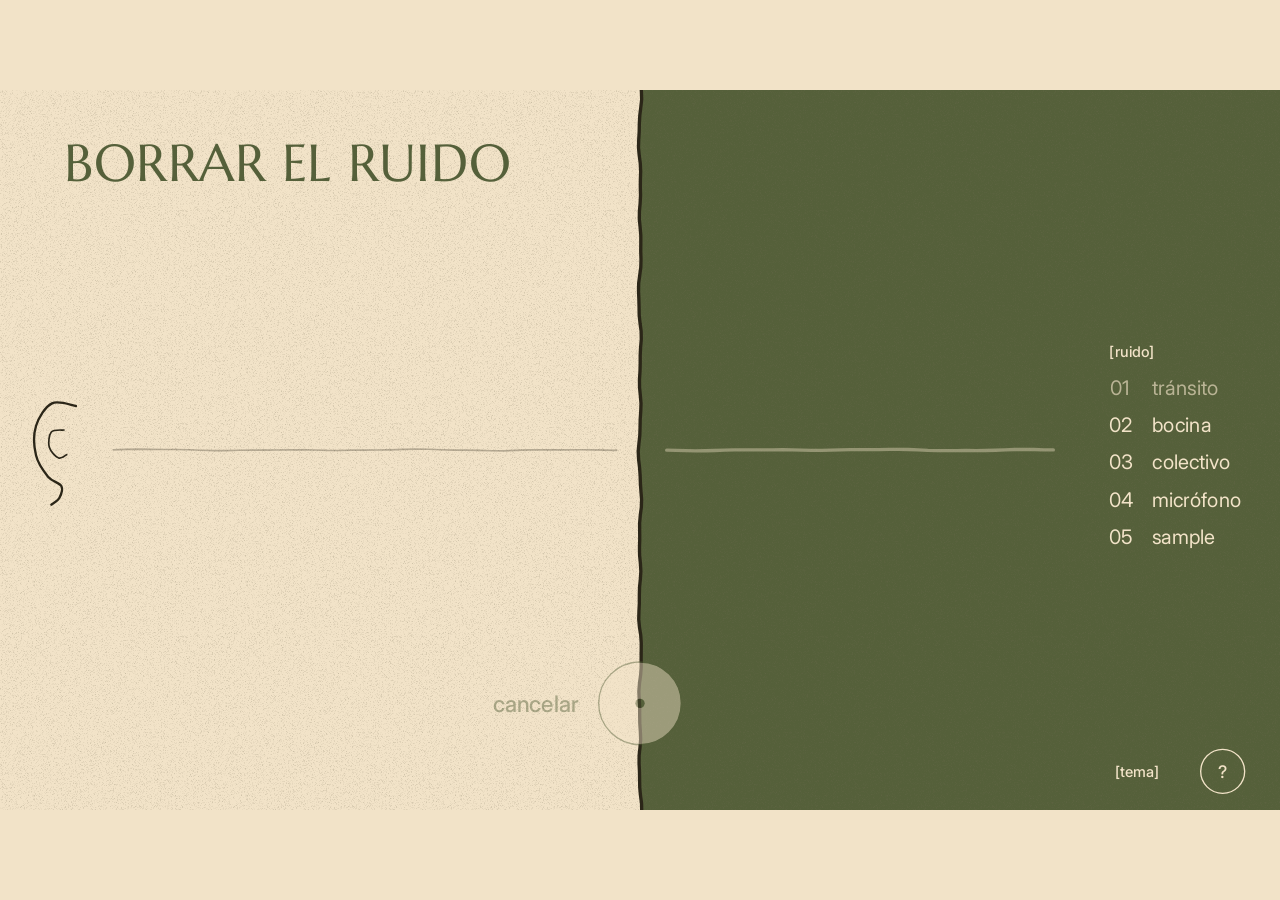
==== commit dcd8e6fb: "App web: vuelven 05 sample y [tema], el título vuelve al inicio, ondas que derivan - 05 sample: arch" ====
--- a/web/index.html
+++ b/web/index.html
@@ -13,7 +13,7 @@
 </head>
 <body>
 <div id="escena">
-<div id="lienzo" class="t0" style="position: absolute; left: 0; top: 0; width: 1920px; height: 1080px; overflow: hidden; background: var(--papel); color: var(--carbon); font-family: 'Inter', system-ui, sans-serif; outline: none">
+<div id="lienzo" class="tema t0" style="position: absolute; left: 0; top: 0; width: 1920px; height: 1080px; overflow: hidden; background: var(--papel); color: var(--carbon); font-family: 'Inter', system-ui, sans-serif; outline: none">
 <svg width="1920" height="1080" viewBox="0 0 1920 1080" aria-hidden="true" style="position: absolute; left: 0; top: 0"><path id="region" d="" style="fill: var(--oliva)"></path></svg>
 <div class="grano" aria-hidden="true" style="position: absolute; left: 0; top: 0; width: 1920px; height: 1080px; pointer-events: none"></div>
 <svg width="1920" height="1080" viewBox="0 0 1920 1080" role="img" aria-label="ondas" style="position: absolute; left: 0; top: 0">
@@ -26,7 +26,7 @@
 <circle id="pulso1" cx="84" cy="540" r="12" opacity="0" style="fill: var(--carbon)"></circle>
 <circle id="pulso2" cx="84" cy="540" r="7" opacity="0" style="fill: var(--carbon)"></circle>
 </svg>
-<h1 style="position: absolute; left: 96px; top: 70px; margin: 0; font-family: 'Marcellus', 'Times New Roman', serif; font-weight: 400; font-size: 78px; line-height: 1; letter-spacing: 0.01em; text-transform: uppercase; color: var(--oliva)">borrar el ruido</h1>
+<h1 id="titulo" role="button" tabindex="0" aria-label="borrar el ruido: volver al inicio" style="cursor: pointer; position: absolute; left: 96px; top: 70px; margin: 0; font-family: 'Marcellus', 'Times New Roman', serif; font-weight: 400; font-size: 78px; line-height: 1; letter-spacing: 0.01em; text-transform: uppercase; color: var(--oliva)">borrar el ruido</h1>
 <div id="frase" aria-live="polite" style="position: absolute; left: 100px; top: 176px; font-family: 'Inter', system-ui, sans-serif; font-weight: 600; font-size: 44px; line-height: 1.1; text-transform: uppercase; color: var(--oliva); opacity: 0"></div>
 <div id="numero" hidden style="position: absolute; left: 100px; top: 820px; display: flex; flex-direction: column; gap: 6px">
 <div style="font-family: 'Inter', system-ui, sans-serif; font-weight: 500; font-size: 22px; color: var(--suave)">meta 20</div>
@@ -50,6 +50,11 @@
 <svg width="26" height="26" viewBox="0 0 40 40" aria-hidden="true" class="icono" style="flex: none"><path d="M17.9,4.9 C18,4.9 18.3,4.8 18.5,4.7 C18.7,4.6 18.9,4.5 19.1,4.5 C19.4,4.4 19.6,4.4 19.8,4.3 C20,4.3 20.3,4.3 20.5,4.2 C20.7,4.2 21,4.2 21.2,4.3 C21.4,4.3 21.7,4.4 21.9,4.4 C22.1,4.5 22.3,4.6 22.5,4.7 C22.7,4.8 22.9,5 23.1,5.1 C23.3,5.3 23.5,5.4 23.6,5.6 C23.8,5.7 24,5.9 24.1,6.1 C24.2,6.3 24.4,6.4 24.5,6.6 C24.6,6.8 24.8,6.9 24.9,7.1 C25,7.3 25.2,7.5 25.3,7.6 C25.4,7.8 25.6,8 25.7,8.1 C25.8,8.3 26,8.5 26.1,8.7 C26.2,8.9 26.3,9.1 26.4,9.3 C26.5,9.5 26.6,9.7 26.7,9.9 C26.8,10.1 26.9,10.3 26.9,10.6 C27,10.8 27,11 27,11.3 C27,11.5 27,11.7 26.9,12 C26.9,12.2 26.8,12.4 26.8,12.6 C26.7,12.9 26.6,13.1 26.5,13.3 C26.4,13.5 26.3,13.7 26.2,13.9 C26.1,14.1 26,14.3 25.8,14.5 C25.7,14.7 25.6,14.9 25.5,15 C25.3,15.2 25.2,15.4 25.1,15.6 C24.9,15.7 24.8,15.9 24.6,16.1 C24.5,16.3 24.3,16.4 24.1,16.6 C24,16.7 23.8,16.9 23.6,17 C23.4,17.2 23.2,17.3 23,17.4 C22.8,17.5 22.6,17.6 22.4,17.7 C22.2,17.7 21.9,17.8 21.7,17.8 C21.5,17.8 21.3,17.9 21,17.9 C20.8,17.9 20.6,17.8 20.4,17.8 C20.1,17.8 19.9,17.8 19.7,17.7 C19.5,17.7 19.3,17.6 19,17.6 C18.8,17.6 18.6,17.5 18.4,17.5 C18.2,17.4 18,17.4 17.8,17.3 C17.6,17.3 17.3,17.2 17.1,17.2 C16.9,17.1 16.7,17 16.5,17 C16.2,16.9 16,16.8 15.8,16.7 C15.6,16.6 15.4,16.5 15.2,16.3 C15,16.2 14.8,16.1 14.6,15.9 C14.5,15.7 14.3,15.5 14.2,15.3 C14.1,15.1 13.9,14.9 13.9,14.7 C13.8,14.5 13.7,14.3 13.6,14 C13.6,13.8 13.5,13.6 13.5,13.3 C13.5,13.1 13.5,12.9 13.5,12.6 C13.4,12.4 13.4,12.2 13.4,12 C13.4,11.7 13.4,11.5 13.5,11.3 C13.5,11.1 13.5,10.9 13.5,10.6 C13.5,10.4 13.5,10.2 13.5,10 C13.5,9.8 13.6,9.5 13.6,9.3 C13.6,9.1 13.7,8.9 13.7,8.7 C13.8,8.4 13.9,8.2 14,8 C14.1,7.8 14.2,7.6 14.3,7.4 C14.4,7.2 14.5,7 14.7,6.8 C14.8,6.7 15,6.5 15.2,6.4 C15.4,6.2 15.5,6.1 15.7,5.9 C15.9,5.8 16.1,5.7 16.3,5.6 C16.5,5.5 16.7,5.4 16.9,5.3 C17.1,5.2 17.3,5.1 17.5,5 C17.7,4.9 17.9,4.8 18.1,4.7 C18.4,4.7 18.7,4.5 18.8,4.5" fill="none" stroke-width="2.2" stroke-linecap="round" stroke-linejoin="round" style="stroke: var(--papel)"/><path d="M26.1,10.7 C26.2,10.7 26.6,10.6 26.8,10.6 C27,10.6 27.3,10.6 27.5,10.6 C27.7,10.5 28,10.6 28.2,10.6 C28.4,10.6 28.6,10.6 28.9,10.6 C29.1,10.7 29.3,10.7 29.5,10.8 C29.7,10.8 29.9,10.9 30.2,10.9 C30.4,11 30.6,11 30.8,11.1 C31,11.2 31.2,11.3 31.4,11.4 C31.6,11.5 31.8,11.6 32,11.7 C32.2,11.8 32.4,11.9 32.6,12.1 C32.7,12.2 32.9,12.3 33.1,12.5 C33.2,12.7 33.4,12.8 33.5,13 C33.7,13.2 33.8,13.4 33.9,13.5 C34,13.7 34.1,13.9 34.2,14.1 C34.3,14.3 34.4,14.5 34.5,14.7 C34.6,14.9 34.7,15.2 34.8,15.4 C34.8,15.6 34.9,15.8 34.9,16 C35,16.2 35,16.4 35.1,16.7 C35.1,16.9 35.2,17.1 35.2,17.3 C35.2,17.6 35.2,17.8 35.2,18 C35.2,18.3 35.2,18.5 35.1,18.7 C35.1,19 35.1,19.2 35,19.4 C34.9,19.6 34.8,19.9 34.7,20.1 C34.6,20.3 34.5,20.5 34.4,20.7 C34.3,20.9 34.1,21 34,21.2 C33.8,21.4 33.7,21.6 33.5,21.7 C33.3,21.9 33.1,22 32.9,22.1 C32.8,22.3 32.6,22.4 32.4,22.5 C32.2,22.6 32,22.7 31.8,22.8 C31.6,22.9 31.4,23 31.2,23.1 C31,23.2 30.8,23.3 30.6,23.4 C30.4,23.5 30.2,23.6 30,23.7 C29.8,23.8 29.6,23.8 29.4,23.9 C29.2,23.9 29,24 28.7,24 C28.5,24.1 28.3,24.1 28,24.1 C27.8,24.1 27.6,24.1 27.4,24.1 C27.1,24 26.9,24 26.7,23.9 C26.5,23.9 26.2,23.8 26,23.7 C25.8,23.7 25.6,23.6 25.4,23.5 C25.2,23.3 25,23.2 24.8,23.1 C24.6,23 24.4,22.8 24.2,22.7 C24.1,22.6 23.9,22.4 23.7,22.2 C23.6,22.1 23.4,21.9 23.3,21.8 C23.1,21.6 23,21.4 22.8,21.2 C22.7,21.1 22.5,20.9 22.4,20.7 C22.3,20.5 22.2,20.3 22.1,20.1 C22,19.9 21.9,19.6 21.9,19.4 C21.8,19.2 21.7,19 21.7,18.8 C21.7,18.5 21.6,18.3 21.6,18.1 C21.6,17.8 21.6,17.6 21.6,17.4 C21.7,17.2 21.7,16.9 21.7,16.7 C21.8,16.5 21.8,16.3 21.9,16.1 C21.9,15.8 22,15.6 22.1,15.4 C22.1,15.2 22.2,15 22.3,14.8 C22.4,14.6 22.4,14.4 22.5,14.2 C22.6,14 22.7,13.8 22.8,13.6 C22.9,13.4 23,13.2 23.1,13 C23.3,12.8 23.4,12.6 23.5,12.4 C23.7,12.2 23.8,12.1 24,11.9 C24.2,11.7 24.3,11.6 24.5,11.4 C24.7,11.3 24.9,11.2 25.1,11.1 C25.3,10.9 25.5,10.8 25.8,10.8 C26,10.7 26.2,10.6 26.4,10.6 C26.7,10.5 27,10.5 27.1,10.5" fill="none" stroke-width="2.2" stroke-linecap="round" stroke-linejoin="round" style="stroke: var(--papel)"/><path d="M23,20.7 C23.1,20.7 23.4,20.6 23.6,20.6 C23.9,20.5 24.1,20.5 24.3,20.5 C24.5,20.4 24.8,20.4 25,20.4 C25.2,20.4 25.4,20.4 25.7,20.5 C25.9,20.5 26.1,20.5 26.3,20.6 C26.5,20.6 26.8,20.7 27,20.7 C27.2,20.8 27.4,20.9 27.6,20.9 C27.8,21 28,21.1 28.2,21.2 C28.4,21.3 28.6,21.5 28.8,21.6 C28.9,21.7 29.1,21.8 29.3,22 C29.5,22.1 29.6,22.3 29.8,22.4 C30,22.6 30.1,22.7 30.3,22.9 C30.4,23.1 30.6,23.2 30.7,23.4 C30.8,23.6 31,23.8 31.1,23.9 C31.2,24.1 31.3,24.3 31.4,24.5 C31.6,24.7 31.7,24.9 31.8,25.1 C31.8,25.4 31.9,25.6 32,25.8 C32,26 32.1,26.3 32.1,26.5 C32.1,26.7 32.2,27 32.2,27.2 C32.2,27.4 32.1,27.7 32.1,27.9 C32.1,28.1 32,28.3 31.9,28.6 C31.9,28.8 31.8,29 31.7,29.2 C31.6,29.4 31.5,29.6 31.4,29.8 C31.2,30 31.1,30.2 31,30.4 C30.9,30.6 30.7,30.8 30.6,30.9 C30.4,31.1 30.3,31.3 30.1,31.4 C30,31.6 29.8,31.7 29.7,31.9 C29.5,32 29.3,32.2 29.2,32.3 C29,32.5 28.8,32.6 28.7,32.7 C28.5,32.8 28.3,33 28.1,33.1 C27.9,33.2 27.7,33.3 27.5,33.4 C27.3,33.5 27.1,33.6 26.9,33.6 C26.7,33.7 26.4,33.8 26.2,33.8 C26,33.9 25.8,33.9 25.5,33.9 C25.3,33.9 25.1,33.9 24.9,33.9 C24.6,33.9 24.4,33.9 24.2,33.9 C23.9,33.8 23.7,33.8 23.5,33.8 C23.3,33.7 23,33.6 22.8,33.6 C22.6,33.5 22.4,33.4 22.2,33.3 C22,33.2 21.8,33.1 21.6,33 C21.4,32.9 21.2,32.8 21,32.6 C20.8,32.5 20.6,32.3 20.4,32.2 C20.3,32 20.1,31.8 20,31.7 C19.8,31.5 19.7,31.3 19.6,31.1 C19.5,30.9 19.3,30.7 19.3,30.5 C19.2,30.3 19.1,30.1 19,29.9 C18.9,29.6 18.9,29.4 18.8,29.2 C18.8,29 18.8,28.8 18.7,28.5 C18.7,28.3 18.7,28.1 18.7,27.9 C18.6,27.7 18.6,27.4 18.6,27.2 C18.6,27 18.6,26.8 18.6,26.6 C18.7,26.3 18.7,26.1 18.7,25.9 C18.7,25.7 18.7,25.5 18.8,25.2 C18.8,25 18.9,24.8 18.9,24.6 C19,24.4 19,24.1 19.1,23.9 C19.2,23.7 19.3,23.5 19.4,23.3 C19.5,23.1 19.6,22.9 19.8,22.7 C19.9,22.5 20.1,22.3 20.2,22.2 C20.4,22 20.6,21.8 20.8,21.7 C21,21.5 21.1,21.4 21.3,21.3 C21.5,21.2 21.8,21.1 22,21 C22.2,20.9 22.4,20.8 22.6,20.7 C22.8,20.7 23.1,20.6 23.3,20.5 C23.5,20.5 23.8,20.4 24,20.4" fill="none" stroke-width="2.2" stroke-linecap="round" stroke-linejoin="round" style="stroke: var(--papel)"/><path d="M12.6,20.7 C12.8,20.7 13.1,20.5 13.3,20.5 C13.5,20.4 13.7,20.3 13.9,20.3 C14.2,20.2 14.4,20.2 14.6,20.2 C14.9,20.2 15.1,20.2 15.3,20.2 C15.6,20.2 15.8,20.3 16,20.3 C16.2,20.4 16.5,20.5 16.7,20.6 C16.9,20.7 17.1,20.8 17.3,20.9 C17.5,21 17.7,21.1 17.8,21.3 C18,21.4 18.2,21.5 18.4,21.7 C18.5,21.8 18.7,21.9 18.9,22.1 C19,22.2 19.2,22.3 19.4,22.5 C19.5,22.6 19.7,22.8 19.9,22.9 C20,23.1 20.2,23.2 20.4,23.4 C20.5,23.6 20.7,23.7 20.8,23.9 C20.9,24.1 21.1,24.3 21.2,24.5 C21.3,24.7 21.4,24.9 21.5,25.1 C21.5,25.3 21.6,25.6 21.6,25.8 C21.7,26 21.7,26.3 21.7,26.5 C21.7,26.7 21.7,27 21.7,27.2 C21.6,27.4 21.6,27.6 21.5,27.9 C21.5,28.1 21.4,28.3 21.4,28.5 C21.3,28.7 21.2,28.9 21.1,29.2 C21.1,29.4 21,29.6 20.9,29.8 C20.8,30 20.7,30.2 20.6,30.4 C20.5,30.6 20.4,30.8 20.3,31 C20.2,31.2 20.1,31.4 20,31.6 C19.8,31.8 19.7,31.9 19.5,32.1 C19.4,32.3 19.2,32.4 19,32.6 C18.9,32.7 18.7,32.9 18.5,33 C18.3,33.1 18,33.2 17.8,33.3 C17.6,33.3 17.4,33.4 17.2,33.5 C17,33.5 16.7,33.6 16.5,33.6 C16.3,33.6 16.1,33.6 15.8,33.6 C15.6,33.6 15.4,33.7 15.2,33.7 C15,33.7 14.7,33.7 14.5,33.7 C14.3,33.6 14.1,33.6 13.9,33.6 C13.6,33.6 13.4,33.6 13.2,33.6 C13,33.6 12.7,33.5 12.5,33.5 C12.3,33.5 12.1,33.4 11.8,33.3 C11.6,33.3 11.4,33.2 11.2,33.1 C11,33 10.8,32.8 10.6,32.7 C10.4,32.6 10.2,32.4 10,32.3 C9.9,32.1 9.7,31.9 9.6,31.7 C9.5,31.5 9.3,31.3 9.2,31.1 C9.1,30.9 9,30.7 9,30.5 C8.9,30.3 8.8,30 8.7,29.8 C8.7,29.6 8.6,29.4 8.6,29.2 C8.5,29 8.4,28.8 8.4,28.5 C8.4,28.3 8.3,28.1 8.3,27.9 C8.2,27.7 8.2,27.4 8.2,27.2 C8.1,27 8.1,26.8 8.1,26.5 C8.1,26.3 8.1,26.1 8.1,25.9 C8.1,25.6 8.2,25.4 8.2,25.2 C8.3,25 8.3,24.7 8.4,24.5 C8.5,24.3 8.6,24.1 8.7,23.9 C8.9,23.7 9,23.5 9.1,23.3 C9.3,23.2 9.4,23 9.6,22.8 C9.8,22.7 9.9,22.5 10.1,22.4 C10.3,22.2 10.5,22.1 10.6,21.9 C10.8,21.8 11,21.7 11.2,21.6 C11.4,21.4 11.5,21.3 11.7,21.2 C11.9,21.1 12.1,20.9 12.3,20.8 C12.5,20.7 12.7,20.6 12.9,20.5 C13.1,20.4 13.5,20.3 13.6,20.3" fill="none" stroke-width="2.2" stroke-linecap="round" stroke-linejoin="round" style="stroke: var(--papel)"/><path d="M9.5,11.1 C9.6,11.1 9.9,10.9 10.1,10.9 C10.4,10.8 10.6,10.8 10.8,10.7 C11,10.7 11.2,10.6 11.4,10.6 C11.7,10.5 11.9,10.5 12.1,10.5 C12.4,10.5 12.6,10.5 12.8,10.5 C13.1,10.5 13.3,10.5 13.5,10.6 C13.7,10.6 14,10.7 14.2,10.7 C14.4,10.8 14.6,10.9 14.8,11.1 C15,11.2 15.2,11.3 15.4,11.5 C15.6,11.6 15.7,11.8 15.9,12 C16.1,12.1 16.2,12.3 16.3,12.5 C16.5,12.7 16.6,12.9 16.7,13.1 C16.8,13.3 16.9,13.4 17,13.6 C17.1,13.8 17.2,14 17.3,14.2 C17.4,14.4 17.5,14.6 17.6,14.8 C17.7,15 17.8,15.2 17.9,15.4 C18,15.6 18.1,15.8 18.1,16 C18.2,16.2 18.3,16.5 18.3,16.7 C18.4,16.9 18.4,17.1 18.4,17.3 C18.4,17.6 18.4,17.8 18.4,18 C18.4,18.3 18.4,18.5 18.3,18.7 C18.3,18.9 18.2,19.2 18.1,19.4 C18.1,19.6 18,19.8 17.9,20 C17.8,20.2 17.6,20.4 17.5,20.6 C17.4,20.8 17.3,21 17.1,21.2 C17,21.3 16.9,21.5 16.7,21.7 C16.6,21.9 16.4,22 16.3,22.2 C16.1,22.4 15.9,22.5 15.8,22.7 C15.6,22.8 15.4,23 15.2,23.1 C15.1,23.2 14.9,23.4 14.7,23.5 C14.5,23.6 14.3,23.7 14,23.8 C13.8,23.9 13.6,23.9 13.4,24 C13.1,24 12.9,24.1 12.7,24.1 C12.5,24.1 12.2,24.1 12,24.1 C11.8,24.1 11.5,24 11.3,24 C11.1,23.9 10.9,23.9 10.7,23.8 C10.4,23.7 10.2,23.7 10,23.6 C9.8,23.5 9.6,23.4 9.4,23.4 C9.2,23.3 9,23.2 8.8,23.1 C8.6,23 8.4,23 8.2,22.9 C8,22.8 7.8,22.7 7.6,22.6 C7.4,22.5 7.2,22.4 7,22.2 C6.8,22.1 6.6,22 6.4,21.8 C6.3,21.7 6.1,21.5 5.9,21.3 C5.8,21.2 5.7,21 5.5,20.8 C5.4,20.6 5.3,20.3 5.2,20.1 C5.1,19.9 5,19.7 5,19.5 C4.9,19.2 4.9,19 4.9,18.8 C4.9,18.5 4.8,18.3 4.8,18.1 C4.8,17.8 4.9,17.6 4.9,17.4 C4.9,17.2 4.9,16.9 5,16.7 C5,16.5 5,16.3 5.1,16 C5.1,15.8 5.1,15.6 5.2,15.4 C5.3,15.2 5.3,15 5.4,14.7 C5.5,14.5 5.5,14.3 5.6,14.1 C5.7,13.9 5.8,13.7 6,13.5 C6.1,13.3 6.2,13.1 6.4,12.9 C6.5,12.8 6.7,12.6 6.8,12.5 C7,12.3 7.2,12.2 7.4,12 C7.6,11.9 7.7,11.8 7.9,11.7 C8.1,11.6 8.3,11.5 8.6,11.4 C8.8,11.3 9,11.2 9.2,11.1 C9.4,11 9.6,11 9.8,10.9 C10,10.8 10.3,10.8 10.4,10.7" fill="none" stroke-width="2.2" stroke-linecap="round" stroke-linejoin="round" style="stroke: var(--papel)"/><circle cx="20" cy="20" r="2.9" style="fill: var(--papel)"/></svg>
 <span style="width: 46px; text-align: left">04</span><span>micrófono</span>
 </button>
+<label id="sample" style="position: relative; display: flex; align-items: center; gap: 18px; height: 52px; cursor: pointer; font-family: 'Inter', system-ui, sans-serif; font-weight: 400; font-size: 30px; color: var(--papel)">
+<svg width="26" height="26" viewBox="0 0 40 40" aria-hidden="true" class="icono" style="flex: none; visibility: hidden"><path d="M17.9,4.9 C18,4.9 18.3,4.8 18.5,4.7 C18.7,4.6 18.9,4.5 19.1,4.5 C19.4,4.4 19.6,4.4 19.8,4.3 C20,4.3 20.3,4.3 20.5,4.2 C20.7,4.2 21,4.2 21.2,4.3 C21.4,4.3 21.7,4.4 21.9,4.4 C22.1,4.5 22.3,4.6 22.5,4.7 C22.7,4.8 22.9,5 23.1,5.1 C23.3,5.3 23.5,5.4 23.6,5.6 C23.8,5.7 24,5.9 24.1,6.1 C24.2,6.3 24.4,6.4 24.5,6.6 C24.6,6.8 24.8,6.9 24.9,7.1 C25,7.3 25.2,7.5 25.3,7.6 C25.4,7.8 25.6,8 25.7,8.1 C25.8,8.3 26,8.5 26.1,8.7 C26.2,8.9 26.3,9.1 26.4,9.3 C26.5,9.5 26.6,9.7 26.7,9.9 C26.8,10.1 26.9,10.3 26.9,10.6 C27,10.8 27,11 27,11.3 C27,11.5 27,11.7 26.9,12 C26.9,12.2 26.8,12.4 26.8,12.6 C26.7,12.9 26.6,13.1 26.5,13.3 C26.4,13.5 26.3,13.7 26.2,13.9 C26.1,14.1 26,14.3 25.8,14.5 C25.7,14.7 25.6,14.9 25.5,15 C25.3,15.2 25.2,15.4 25.1,15.6 C24.9,15.7 24.8,15.9 24.6,16.1 C24.5,16.3 24.3,16.4 24.1,16.6 C24,16.7 23.8,16.9 23.6,17 C23.4,17.2 23.2,17.3 23,17.4 C22.8,17.5 22.6,17.6 22.4,17.7 C22.2,17.7 21.9,17.8 21.7,17.8 C21.5,17.8 21.3,17.9 21,17.9 C20.8,17.9 20.6,17.8 20.4,17.8 C20.1,17.8 19.9,17.8 19.7,17.7 C19.5,17.7 19.3,17.6 19,17.6 C18.8,17.6 18.6,17.5 18.4,17.5 C18.2,17.4 18,17.4 17.8,17.3 C17.6,17.3 17.3,17.2 17.1,17.2 C16.9,17.1 16.7,17 16.5,17 C16.2,16.9 16,16.8 15.8,16.7 C15.6,16.6 15.4,16.5 15.2,16.3 C15,16.2 14.8,16.1 14.6,15.9 C14.5,15.7 14.3,15.5 14.2,15.3 C14.1,15.1 13.9,14.9 13.9,14.7 C13.8,14.5 13.7,14.3 13.6,14 C13.6,13.8 13.5,13.6 13.5,13.3 C13.5,13.1 13.5,12.9 13.5,12.6 C13.4,12.4 13.4,12.2 13.4,12 C13.4,11.7 13.4,11.5 13.5,11.3 C13.5,11.1 13.5,10.9 13.5,10.6 C13.5,10.4 13.5,10.2 13.5,10 C13.5,9.8 13.6,9.5 13.6,9.3 C13.6,9.1 13.7,8.9 13.7,8.7 C13.8,8.4 13.9,8.2 14,8 C14.1,7.8 14.2,7.6 14.3,7.4 C14.4,7.2 14.5,7 14.7,6.8 C14.8,6.7 15,6.5 15.2,6.4 C15.4,6.2 15.5,6.1 15.7,5.9 C15.9,5.8 16.1,5.7 16.3,5.6 C16.5,5.5 16.7,5.4 16.9,5.3 C17.1,5.2 17.3,5.1 17.5,5 C17.7,4.9 17.9,4.8 18.1,4.7 C18.4,4.7 18.7,4.5 18.8,4.5" fill="none" stroke-width="2.2" stroke-linecap="round" stroke-linejoin="round" style="stroke: var(--papel)"/><path d="M26.1,10.7 C26.2,10.7 26.6,10.6 26.8,10.6 C27,10.6 27.3,10.6 27.5,10.6 C27.7,10.5 28,10.6 28.2,10.6 C28.4,10.6 28.6,10.6 28.9,10.6 C29.1,10.7 29.3,10.7 29.5,10.8 C29.7,10.8 29.9,10.9 30.2,10.9 C30.4,11 30.6,11 30.8,11.1 C31,11.2 31.2,11.3 31.4,11.4 C31.6,11.5 31.8,11.6 32,11.7 C32.2,11.8 32.4,11.9 32.6,12.1 C32.7,12.2 32.9,12.3 33.1,12.5 C33.2,12.7 33.4,12.8 33.5,13 C33.7,13.2 33.8,13.4 33.9,13.5 C34,13.7 34.1,13.9 34.2,14.1 C34.3,14.3 34.4,14.5 34.5,14.7 C34.6,14.9 34.7,15.2 34.8,15.4 C34.8,15.6 34.9,15.8 34.9,16 C35,16.2 35,16.4 35.1,16.7 C35.1,16.9 35.2,17.1 35.2,17.3 C35.2,17.6 35.2,17.8 35.2,18 C35.2,18.3 35.2,18.5 35.1,18.7 C35.1,19 35.1,19.2 35,19.4 C34.9,19.6 34.8,19.9 34.7,20.1 C34.6,20.3 34.5,20.5 34.4,20.7 C34.3,20.9 34.1,21 34,21.2 C33.8,21.4 33.7,21.6 33.5,21.7 C33.3,21.9 33.1,22 32.9,22.1 C32.8,22.3 32.6,22.4 32.4,22.5 C32.2,22.6 32,22.7 31.8,22.8 C31.6,22.9 31.4,23 31.2,23.1 C31,23.2 30.8,23.3 30.6,23.4 C30.4,23.5 30.2,23.6 30,23.7 C29.8,23.8 29.6,23.8 29.4,23.9 C29.2,23.9 29,24 28.7,24 C28.5,24.1 28.3,24.1 28,24.1 C27.8,24.1 27.6,24.1 27.4,24.1 C27.1,24 26.9,24 26.7,23.9 C26.5,23.9 26.2,23.8 26,23.7 C25.8,23.7 25.6,23.6 25.4,23.5 C25.2,23.3 25,23.2 24.8,23.1 C24.6,23 24.4,22.8 24.2,22.7 C24.1,22.6 23.9,22.4 23.7,22.2 C23.6,22.1 23.4,21.9 23.3,21.8 C23.1,21.6 23,21.4 22.8,21.2 C22.7,21.1 22.5,20.9 22.4,20.7 C22.3,20.5 22.2,20.3 22.1,20.1 C22,19.9 21.9,19.6 21.9,19.4 C21.8,19.2 21.7,19 21.7,18.8 C21.7,18.5 21.6,18.3 21.6,18.1 C21.6,17.8 21.6,17.6 21.6,17.4 C21.7,17.2 21.7,16.9 21.7,16.7 C21.8,16.5 21.8,16.3 21.9,16.1 C21.9,15.8 22,15.6 22.1,15.4 C22.1,15.2 22.2,15 22.3,14.8 C22.4,14.6 22.4,14.4 22.5,14.2 C22.6,14 22.7,13.8 22.8,13.6 C22.9,13.4 23,13.2 23.1,13 C23.3,12.8 23.4,12.6 23.5,12.4 C23.7,12.2 23.8,12.1 24,11.9 C24.2,11.7 24.3,11.6 24.5,11.4 C24.7,11.3 24.9,11.2 25.1,11.1 C25.3,10.9 25.5,10.8 25.8,10.8 C26,10.7 26.2,10.6 26.4,10.6 C26.7,10.5 27,10.5 27.1,10.5" fill="none" stroke-width="2.2" stroke-linecap="round" stroke-linejoin="round" style="stroke: var(--papel)"/><path d="M23,20.7 C23.1,20.7 23.4,20.6 23.6,20.6 C23.9,20.5 24.1,20.5 24.3,20.5 C24.5,20.4 24.8,20.4 25,20.4 C25.2,20.4 25.4,20.4 25.7,20.5 C25.9,20.5 26.1,20.5 26.3,20.6 C26.5,20.6 26.8,20.7 27,20.7 C27.2,20.8 27.4,20.9 27.6,20.9 C27.8,21 28,21.1 28.2,21.2 C28.4,21.3 28.6,21.5 28.8,21.6 C28.9,21.7 29.1,21.8 29.3,22 C29.5,22.1 29.6,22.3 29.8,22.4 C30,22.6 30.1,22.7 30.3,22.9 C30.4,23.1 30.6,23.2 30.7,23.4 C30.8,23.6 31,23.8 31.1,23.9 C31.2,24.1 31.3,24.3 31.4,24.5 C31.6,24.7 31.7,24.9 31.8,25.1 C31.8,25.4 31.9,25.6 32,25.8 C32,26 32.1,26.3 32.1,26.5 C32.1,26.7 32.2,27 32.2,27.2 C32.2,27.4 32.1,27.7 32.1,27.9 C32.1,28.1 32,28.3 31.9,28.6 C31.9,28.8 31.8,29 31.7,29.2 C31.6,29.4 31.5,29.6 31.4,29.8 C31.2,30 31.1,30.2 31,30.4 C30.9,30.6 30.7,30.8 30.6,30.9 C30.4,31.1 30.3,31.3 30.1,31.4 C30,31.6 29.8,31.7 29.7,31.9 C29.5,32 29.3,32.2 29.2,32.3 C29,32.5 28.8,32.6 28.7,32.7 C28.5,32.8 28.3,33 28.1,33.1 C27.9,33.2 27.7,33.3 27.5,33.4 C27.3,33.5 27.1,33.6 26.9,33.6 C26.7,33.7 26.4,33.8 26.2,33.8 C26,33.9 25.8,33.9 25.5,33.9 C25.3,33.9 25.1,33.9 24.9,33.9 C24.6,33.9 24.4,33.9 24.2,33.9 C23.9,33.8 23.7,33.8 23.5,33.8 C23.3,33.7 23,33.6 22.8,33.6 C22.6,33.5 22.4,33.4 22.2,33.3 C22,33.2 21.8,33.1 21.6,33 C21.4,32.9 21.2,32.8 21,32.6 C20.8,32.5 20.6,32.3 20.4,32.2 C20.3,32 20.1,31.8 20,31.7 C19.8,31.5 19.7,31.3 19.6,31.1 C19.5,30.9 19.3,30.7 19.3,30.5 C19.2,30.3 19.1,30.1 19,29.9 C18.9,29.6 18.9,29.4 18.8,29.2 C18.8,29 18.8,28.8 18.7,28.5 C18.7,28.3 18.7,28.1 18.7,27.9 C18.6,27.7 18.6,27.4 18.6,27.2 C18.6,27 18.6,26.8 18.6,26.6 C18.7,26.3 18.7,26.1 18.7,25.9 C18.7,25.7 18.7,25.5 18.8,25.2 C18.8,25 18.9,24.8 18.9,24.6 C19,24.4 19,24.1 19.1,23.9 C19.2,23.7 19.3,23.5 19.4,23.3 C19.5,23.1 19.6,22.9 19.8,22.7 C19.9,22.5 20.1,22.3 20.2,22.2 C20.4,22 20.6,21.8 20.8,21.7 C21,21.5 21.1,21.4 21.3,21.3 C21.5,21.2 21.8,21.1 22,21 C22.2,20.9 22.4,20.8 22.6,20.7 C22.8,20.7 23.1,20.6 23.3,20.5 C23.5,20.5 23.8,20.4 24,20.4" fill="none" stroke-width="2.2" stroke-linecap="round" stroke-linejoin="round" style="stroke: var(--papel)"/><path d="M12.6,20.7 C12.8,20.7 13.1,20.5 13.3,20.5 C13.5,20.4 13.7,20.3 13.9,20.3 C14.2,20.2 14.4,20.2 14.6,20.2 C14.9,20.2 15.1,20.2 15.3,20.2 C15.6,20.2 15.8,20.3 16,20.3 C16.2,20.4 16.5,20.5 16.7,20.6 C16.9,20.7 17.1,20.8 17.3,20.9 C17.5,21 17.7,21.1 17.8,21.3 C18,21.4 18.2,21.5 18.4,21.7 C18.5,21.8 18.7,21.9 18.9,22.1 C19,22.2 19.2,22.3 19.4,22.5 C19.5,22.6 19.7,22.8 19.9,22.9 C20,23.1 20.2,23.2 20.4,23.4 C20.5,23.6 20.7,23.7 20.8,23.9 C20.9,24.1 21.1,24.3 21.2,24.5 C21.3,24.7 21.4,24.9 21.5,25.1 C21.5,25.3 21.6,25.6 21.6,25.8 C21.7,26 21.7,26.3 21.7,26.5 C21.7,26.7 21.7,27 21.7,27.2 C21.6,27.4 21.6,27.6 21.5,27.9 C21.5,28.1 21.4,28.3 21.4,28.5 C21.3,28.7 21.2,28.9 21.1,29.2 C21.1,29.4 21,29.6 20.9,29.8 C20.8,30 20.7,30.2 20.6,30.4 C20.5,30.6 20.4,30.8 20.3,31 C20.2,31.2 20.1,31.4 20,31.6 C19.8,31.8 19.7,31.9 19.5,32.1 C19.4,32.3 19.2,32.4 19,32.6 C18.9,32.7 18.7,32.9 18.5,33 C18.3,33.1 18,33.2 17.8,33.3 C17.6,33.3 17.4,33.4 17.2,33.5 C17,33.5 16.7,33.6 16.5,33.6 C16.3,33.6 16.1,33.6 15.8,33.6 C15.6,33.6 15.4,33.7 15.2,33.7 C15,33.7 14.7,33.7 14.5,33.7 C14.3,33.6 14.1,33.6 13.9,33.6 C13.6,33.6 13.4,33.6 13.2,33.6 C13,33.6 12.7,33.5 12.5,33.5 C12.3,33.5 12.1,33.4 11.8,33.3 C11.6,33.3 11.4,33.2 11.2,33.1 C11,33 10.8,32.8 10.6,32.7 C10.4,32.6 10.2,32.4 10,32.3 C9.9,32.1 9.7,31.9 9.6,31.7 C9.5,31.5 9.3,31.3 9.2,31.1 C9.1,30.9 9,30.7 9,30.5 C8.9,30.3 8.8,30 8.7,29.8 C8.7,29.6 8.6,29.4 8.6,29.2 C8.5,29 8.4,28.8 8.4,28.5 C8.4,28.3 8.3,28.1 8.3,27.9 C8.2,27.7 8.2,27.4 8.2,27.2 C8.1,27 8.1,26.8 8.1,26.5 C8.1,26.3 8.1,26.1 8.1,25.9 C8.1,25.6 8.2,25.4 8.2,25.2 C8.3,25 8.3,24.7 8.4,24.5 C8.5,24.3 8.6,24.1 8.7,23.9 C8.9,23.7 9,23.5 9.1,23.3 C9.3,23.2 9.4,23 9.6,22.8 C9.8,22.7 9.9,22.5 10.1,22.4 C10.3,22.2 10.5,22.1 10.6,21.9 C10.8,21.8 11,21.7 11.2,21.6 C11.4,21.4 11.5,21.3 11.7,21.2 C11.9,21.1 12.1,20.9 12.3,20.8 C12.5,20.7 12.7,20.6 12.9,20.5 C13.1,20.4 13.5,20.3 13.6,20.3" fill="none" stroke-width="2.2" stroke-linecap="round" stroke-linejoin="round" style="stroke: var(--papel)"/><path d="M9.5,11.1 C9.6,11.1 9.9,10.9 10.1,10.9 C10.4,10.8 10.6,10.8 10.8,10.7 C11,10.7 11.2,10.6 11.4,10.6 C11.7,10.5 11.9,10.5 12.1,10.5 C12.4,10.5 12.6,10.5 12.8,10.5 C13.1,10.5 13.3,10.5 13.5,10.6 C13.7,10.6 14,10.7 14.2,10.7 C14.4,10.8 14.6,10.9 14.8,11.1 C15,11.2 15.2,11.3 15.4,11.5 C15.6,11.6 15.7,11.8 15.9,12 C16.1,12.1 16.2,12.3 16.3,12.5 C16.5,12.7 16.6,12.9 16.7,13.1 C16.8,13.3 16.9,13.4 17,13.6 C17.1,13.8 17.2,14 17.3,14.2 C17.4,14.4 17.5,14.6 17.6,14.8 C17.7,15 17.8,15.2 17.9,15.4 C18,15.6 18.1,15.8 18.1,16 C18.2,16.2 18.3,16.5 18.3,16.7 C18.4,16.9 18.4,17.1 18.4,17.3 C18.4,17.6 18.4,17.8 18.4,18 C18.4,18.3 18.4,18.5 18.3,18.7 C18.3,18.9 18.2,19.2 18.1,19.4 C18.1,19.6 18,19.8 17.9,20 C17.8,20.2 17.6,20.4 17.5,20.6 C17.4,20.8 17.3,21 17.1,21.2 C17,21.3 16.9,21.5 16.7,21.7 C16.6,21.9 16.4,22 16.3,22.2 C16.1,22.4 15.9,22.5 15.8,22.7 C15.6,22.8 15.4,23 15.2,23.1 C15.1,23.2 14.9,23.4 14.7,23.5 C14.5,23.6 14.3,23.7 14,23.8 C13.8,23.9 13.6,23.9 13.4,24 C13.1,24 12.9,24.1 12.7,24.1 C12.5,24.1 12.2,24.1 12,24.1 C11.8,24.1 11.5,24 11.3,24 C11.1,23.9 10.9,23.9 10.7,23.8 C10.4,23.7 10.2,23.7 10,23.6 C9.8,23.5 9.6,23.4 9.4,23.4 C9.2,23.3 9,23.2 8.8,23.1 C8.6,23 8.4,23 8.2,22.9 C8,22.8 7.8,22.7 7.6,22.6 C7.4,22.5 7.2,22.4 7,22.2 C6.8,22.1 6.6,22 6.4,21.8 C6.3,21.7 6.1,21.5 5.9,21.3 C5.8,21.2 5.7,21 5.5,20.8 C5.4,20.6 5.3,20.3 5.2,20.1 C5.1,19.9 5,19.7 5,19.5 C4.9,19.2 4.9,19 4.9,18.8 C4.9,18.5 4.8,18.3 4.8,18.1 C4.8,17.8 4.9,17.6 4.9,17.4 C4.9,17.2 4.9,16.9 5,16.7 C5,16.5 5,16.3 5.1,16 C5.1,15.8 5.1,15.6 5.2,15.4 C5.3,15.2 5.3,15 5.4,14.7 C5.5,14.5 5.5,14.3 5.6,14.1 C5.7,13.9 5.8,13.7 6,13.5 C6.1,13.3 6.2,13.1 6.4,12.9 C6.5,12.8 6.7,12.6 6.8,12.5 C7,12.3 7.2,12.2 7.4,12 C7.6,11.9 7.7,11.8 7.9,11.7 C8.1,11.6 8.3,11.5 8.6,11.4 C8.8,11.3 9,11.2 9.2,11.1 C9.4,11 9.6,11 9.8,10.9 C10,10.8 10.3,10.8 10.4,10.7" fill="none" stroke-width="2.2" stroke-linecap="round" stroke-linejoin="round" style="stroke: var(--papel)"/><circle cx="20" cy="20" r="2.9" style="fill: var(--papel)"/></svg>
+<span style="width: 46px; text-align: left">05</span><span>sample</span>
+<input type="file" accept="audio/*" aria-label="cargar un sample" id="archivo" style="position: absolute; left: 0; top: 0; width: 1px; height: 1px; opacity: 0; pointer-events: none">
+</label>
 </div>
 <button id="linea" type="button" aria-label="auricular: tocar para aflojar, mantener para apretar" style="position: absolute; left: 915px; top: 0; width: 90px; height: 730px; padding: 0; background: transparent; border: 0; cursor: pointer; touch-action: none"></button>
 <div id="pedir" hidden>
@@ -66,6 +71,7 @@
 <span style="font-family: 'Inter', system-ui, sans-serif; font-weight: 500; font-size: 34px; color: var(--oliva)">cancelar</span>
 <svg width="128" height="128" viewBox="0 0 128 128" aria-hidden="true" style="flex: none; display: block"><circle id="cCirc" cx="64" cy="64" r="62" stroke-width="2" style="fill: var(--papel); stroke: var(--oliva)"></circle><circle id="cDot" cx="64" cy="64" r="7" style="fill: var(--oliva)"></circle></svg>
 </button>
+<button type="button" aria-label="cambiar tema" id="temaBtn" style="position: absolute; left: 1666px; top: 988px; height: 68px; padding: 0 6px; background: transparent; border: 0; cursor: pointer; font-family: 'Inter', system-ui, sans-serif; font-weight: 500; font-size: 22px; color: var(--papel)">[tema]</button>
 <button id="ayudaBtn" type="button" aria-label="ayuda" style="position: absolute; left: 1800px; top: 988px; width: 68px; height: 68px; padding: 0; background: transparent; border: 2px solid var(--papel); border-radius: 34px; cursor: pointer; font-family: 'Inter', system-ui, sans-serif; font-weight: 500; font-size: 26px; color: var(--papel)">?</button>
 <div id="ayudaCapa" hidden>
 <button id="ayudaFondo" type="button" aria-label="cerrar" style="position: absolute; left: 0; top: 0; width: 1920px; height: 1080px; padding: 0; background: transparent; border: 0; cursor: default"></button>
--- a/web/estilo.css
+++ b/web/estilo.css
@@ -1,4 +1,4 @@
-/* borrar el ruido: paleta t0 del prototipo (web/referencia/Prototipo.dc.html) */
+/* borrar el ruido: paletas del prototipo (web/referencia/Prototipo.dc.html); t0 es la elegida */
 .t0 {
   --papel: #F2E3C8;
   --oliva: #55603A;
@@ -8,12 +8,21 @@
   --ladrillo: #9E3B2C;
   --relleno: #E8D5B3;
 }
+/* Las otras cinco paletas del prototipo (botón [tema]) */
+.t1{--papel:#F3DED8;--oliva:#5C3F33;--carbon:#2A1F1A;--suave:#6E5550;--rosa:#9E4A5E;--ladrillo:#8E2B32;--relleno:#E8CFC8}
+.t2{--papel:#F4DFDB;--oliva:#4E6A55;--carbon:#23281F;--suave:#66605C;--rosa:#A84F66;--ladrillo:#8E2B3A;--relleno:#EBCFC9}
+.t3{--papel:#F4EEDF;--oliva:#4F8682;--carbon:#24302F;--suave:#5E6560;--rosa:#B0613F;--ladrillo:#9C3A22;--relleno:#E9E1CD}
+.t4{--papel:#EEEBE4;--oliva:#2B2A28;--carbon:#1E1D1B;--suave:#5F5C56;--rosa:#2F4FBF;--ladrillo:#C2402A;--relleno:#E2DED4}
+.t5{--papel:#F3EEE2;--oliva:#6C8570;--carbon:#222A23;--suave:#5F625C;--rosa:#B0654A;--ladrillo:#9C3A22;--relleno:#E7E0CF}
+.tema{transition: background-color .6s}
+.tema *{transition: color .6s, background-color .6s, border-color .6s}
 
 html, body {
   margin: 0;
   height: 100%;
   overflow: hidden;
   background: #F2E3C8;
+  transition: background-color .6s;
 }
 
 a { color: #2B2618; }
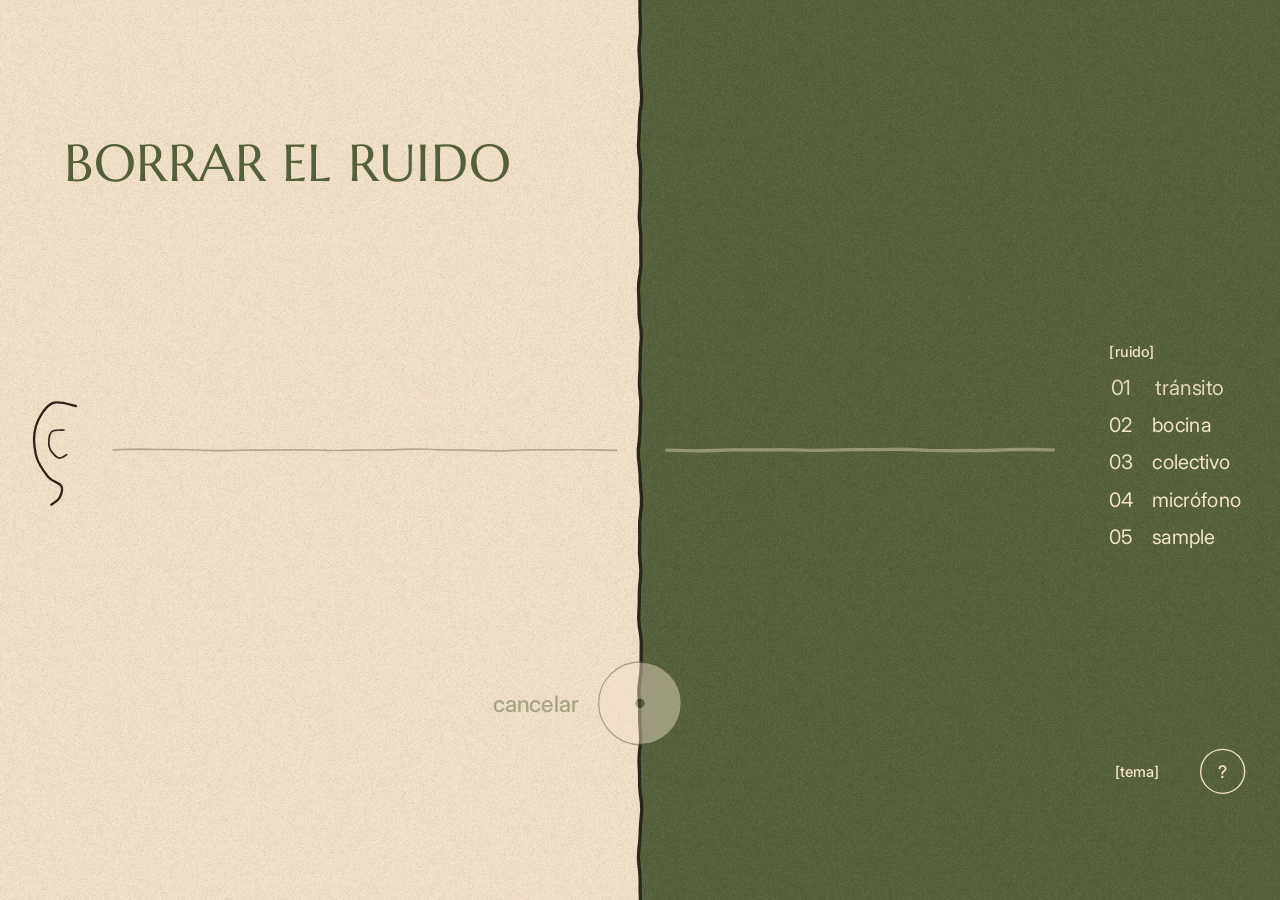
==== commit 3839f923: "App web apta para celular, sin raya en los bordes, textura original y teclas 1 a 4 como interruptor " ====
--- a/web/index.html
+++ b/web/index.html
@@ -2,22 +2,23 @@
 <html lang="es">
 <head>
 <meta charset="utf-8">
-<meta name="viewport" content="width=device-width, initial-scale=1">
+<meta name="viewport" content="width=device-width, initial-scale=1, viewport-fit=cover">
+<meta name="theme-color" content="#F2E3C8">
 <title>borrar el ruido</title>
 <meta name="description" content="Demo interactiva de cancelación activa de ruido: cómo un auricular borra el ruido. TFI ANC, UTN FRBA.">
 <link rel="preconnect" href="https://fonts.googleapis.com">
 <link rel="preconnect" href="https://fonts.gstatic.com" crossorigin>
 <link rel="stylesheet" href="https://fonts.googleapis.com/css2?family=Marcellus&amp;family=Inter:wght@400;500;600&amp;display=swap">
-<link rel="stylesheet" href="estilo.css">
-<script type="module" src="app.js"></script>
+<link rel="stylesheet" href="estilo.css?v=7">
+<script type="module" src="app.js?v=6"></script>
 </head>
 <body>
-<div id="escena">
-<div id="lienzo" class="tema t0" style="position: absolute; left: 0; top: 0; width: 1920px; height: 1080px; overflow: hidden; background: var(--papel); color: var(--carbon); font-family: 'Inter', system-ui, sans-serif; outline: none">
-<svg width="1920" height="1080" viewBox="0 0 1920 1080" aria-hidden="true" style="position: absolute; left: 0; top: 0"><path id="region" d="" style="fill: var(--oliva)"></path></svg>
-<div class="grano" aria-hidden="true" style="position: absolute; left: 0; top: 0; width: 1920px; height: 1080px; pointer-events: none"></div>
-<svg width="1920" height="1080" viewBox="0 0 1920 1080" role="img" aria-label="ondas" style="position: absolute; left: 0; top: 0">
-<path d="M114,474 C108,473.3 88,465 78,470 C68,475 58,491 54,504 C50,517 51,535.3 54,548 C57,560.7 65.7,572.3 72,580 C78.3,587.7 89.2,588.7 92,594 C94.8,599.3 91.5,607.3 89,612 C86.5,616.7 79,620.3 77,622" fill="none" stroke-width="3.5" stroke-linecap="round" stroke-linejoin="round" style="stroke: var(--carbon)"/><path d="M96,510 C92.8,510.5 80.7,508.7 77,513 C73.3,517.3 72.2,529.5 74,536 C75.8,542.5 83.7,550.2 88,552 C92.3,553.8 98,547.8 100,547" fill="none" stroke-width="2.5" stroke-linecap="round" stroke-linejoin="round" style="stroke: var(--carbon)"/>
+<div id="escena" class="tema t0" style="background: var(--papel)">
+<div id="lienzo" style="position: absolute; left: 0; top: 0; width: 1920px; height: 1080px; overflow: visible; color: var(--carbon); font-family: 'Inter', system-ui, sans-serif; outline: none">
+<svg width="1920" height="1080" viewBox="0 0 1920 1080" aria-hidden="true" style="position: absolute; left: 0; top: 0; overflow: visible"><path id="region" d="" style="fill: var(--oliva)"></path></svg>
+<div class="grano" aria-hidden="true" style="position: absolute; left: -1920px; top: -1280px; width: 5760px; height: 3520px; pointer-events: none"></div>
+<svg width="1920" height="1080" viewBox="0 0 1920 1080" role="img" aria-label="ondas" style="position: absolute; left: 0; top: 0; overflow: visible">
+<g id="oreja"><path d="M114,474 C108,473.3 88,465 78,470 C68,475 58,491 54,504 C50,517 51,535.3 54,548 C57,560.7 65.7,572.3 72,580 C78.3,587.7 89.2,588.7 92,594 C94.8,599.3 91.5,607.3 89,612 C86.5,616.7 79,620.3 77,622" fill="none" stroke-width="3.5" stroke-linecap="round" stroke-linejoin="round" style="stroke: var(--carbon)"/><path d="M96,510 C92.8,510.5 80.7,508.7 77,513 C73.3,517.3 72.2,529.5 74,536 C75.8,542.5 83.7,550.2 88,552 C92.3,553.8 98,547.8 100,547" fill="none" stroke-width="2.5" stroke-linecap="round" stroke-linejoin="round" style="stroke: var(--carbon)"/></g>
 <path id="out" d="" fill="none" stroke-width="5" stroke-linecap="round" stroke-linejoin="round" opacity="0.4" style="stroke: var(--papel)"></path>
 <path id="ghost" d="" fill="none" stroke-width="3" stroke-linecap="round" stroke-linejoin="round" opacity="0" style="stroke: var(--oliva)"></path>
 <path id="anti" d="" fill="none" stroke-width="5" stroke-dasharray="16 11" stroke-linecap="round" stroke-linejoin="round" style="stroke: var(--rosa)"></path>
--- a/web/estilo.css
+++ b/web/estilo.css
@@ -33,6 +33,7 @@
   position: fixed;
   inset: 0;
   overflow: hidden;
+  overflow: clip;   /* el dibujo sigue fuera del lienzo: que el foco no pueda desplazar la escena */
 }
 #lienzo {
   transform-origin: 0 0;
@@ -42,13 +43,45 @@
 
 [hidden] { display: none !important; }
 
-/* Grano de papel: reemplaza la imagen interna de la herramienta de diseño por ruido feTurbulence. */
+/* Grano de papel: la textura original del prototipo (web/referencia/grano.png), usada igual que allá. */
 .grano {
-  background-image: url("data:image/svg+xml;utf8,<svg xmlns='http://www.w3.org/2000/svg' width='320' height='320'><filter id='g'><feTurbulence type='fractalNoise' baseFrequency='0.85' numOctaves='3' stitchTiles='stitch'/><feColorMatrix values='0 0 0 0 0.17  0 0 0 0 0.15  0 0 0 0 0.09  0 0 0 1.4 -0.72'/></filter><rect width='320' height='320' filter='url(%23g)'/></svg>");
+  background-image: url("grano.png?v=1");
   background-size: 320px 320px;
   background-repeat: repeat;
   opacity: 0.55;
+  pointer-events: none;
 }
 
 button:focus { outline: none; }
 button:focus-visible { outline: 3px solid var(--rosa); outline-offset: 4px; }
+
+/* ---------------------------------------------------------------------------
+   Celular parado: lienzo de 1080 × 1920 (app.js cambia la geometría de las ondas y de la línea).
+   Misma idea que el prototipo: adentro (papel) a la izquierda, afuera (oliva) a la derecha.
+   Arriba el título y la frase, en el medio las ondas, abajo el número (adentro) y los ruidos (afuera),
+   y cancelar sobre la línea. La letra es más grande porque la pantalla es chica. */
+.vertical #titulo { left: 50px !important; top: 130px !important; width: 460px; font-size: 84px !important; line-height: 1.05 !important; }
+.vertical #frase { left: 54px !important; top: 340px !important; width: 440px; font-size: 52px !important; }
+.vertical #numero { left: 54px !important; top: 1190px !important; }
+.vertical #numero > div:first-child { font-size: 32px !important; }
+.vertical #numVal { font-size: 150px !important; }
+.vertical [aria-label="ruidos"] { left: 600px !important; top: 1110px !important; gap: 8px !important; }
+.vertical [aria-label="ruidos"] > div:first-child { font-size: 32px !important; margin: 0 0 14px 54px !important; }
+.vertical .item, .vertical #sample { font-size: 44px !important; height: 72px !important; gap: 22px !important; }
+.vertical .item .icono, .vertical #sample .icono { width: 32px; height: 32px; }
+.vertical .item span:first-of-type, .vertical #sample span:first-of-type { width: 62px !important; }
+.vertical #linea { left: 495px !important; top: 450px !important; height: 1050px !important; }
+.vertical #cancelar { left: 230px !important; top: 1640px !important; transform: scale(1.3); transform-origin: calc(100% - 64px) 50%; }
+.vertical #temaBtn { left: 720px !important; top: 1790px !important; height: 90px !important; font-size: 32px !important; }
+.vertical #ayudaBtn { left: 930px !important; top: 1790px !important; width: 90px !important; height: 90px !important; border-radius: 45px !important; font-size: 36px !important; }
+.vertical #micBtn, .vertical #bloqueado > div { left: 660px !important; top: 640px !important; }
+.vertical #aurisSi { left: 60px !important; top: 560px !important; }
+.vertical #aurisNo { left: 570px !important; top: 900px !important; }
+.vertical #ayudaFondo { width: 1080px !important; height: 1920px !important; }
+.vertical #ayuda { left: 60px !important; top: 560px !important; width: 960px !important; }
+
+/* Táctil: sin zoom por doble toque, sin selección ni menú al mantener apretado. */
+html, body { touch-action: manipulation; -webkit-tap-highlight-color: transparent; }
+#lienzo, #lienzo * { -webkit-touch-callout: none; }
+.vertical #ayuda span { font-size: 42px !important; }
+.vertical #ayuda > div:last-child { font-size: 30px !important; }
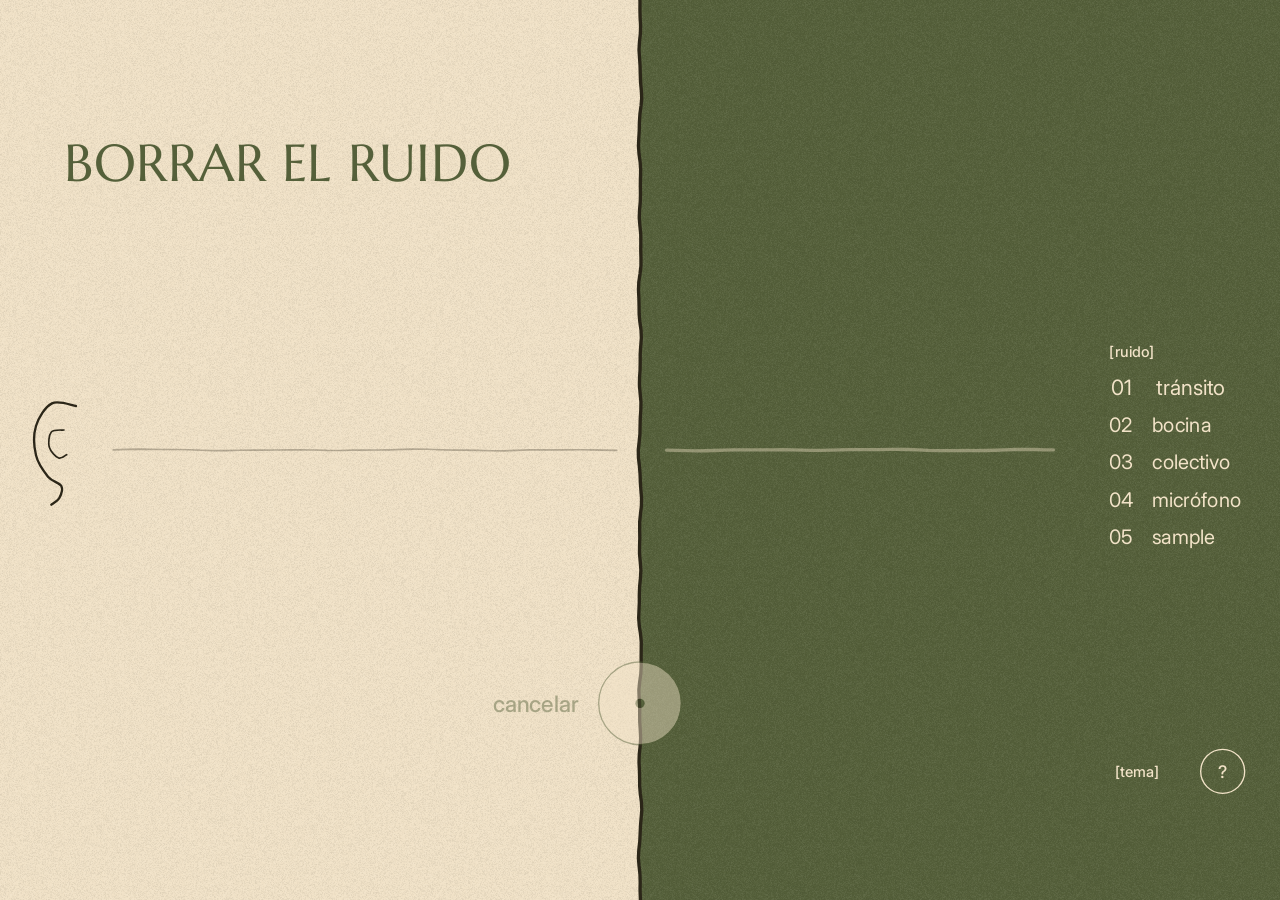
==== commit 77b7fc40: "Página de información, indicador de ganancia y almohadilla pasiva para el micrófono - web/info.html " ====
--- a/web/index.html
+++ b/web/index.html
@@ -8,9 +8,9 @@
 <meta name="description" content="Demo interactiva de cancelación activa de ruido: cómo un auricular borra el ruido. TFI ANC, UTN FRBA.">
 <link rel="preconnect" href="https://fonts.googleapis.com">
 <link rel="preconnect" href="https://fonts.gstatic.com" crossorigin>
-<link rel="stylesheet" href="https://fonts.googleapis.com/css2?family=Marcellus&amp;family=Inter:wght@400;500;600&amp;display=swap">
-<link rel="stylesheet" href="estilo.css?v=7">
-<script type="module" src="app.js?v=6"></script>
+<link rel="stylesheet" href="https://fonts.googleapis.com/css2?family=Marcellus&amp;family=Inter:wght@400;500;600&amp;family=IBM+Plex+Mono:wght@400;500&amp;display=swap">
+<link rel="stylesheet" href="estilo.css?v=8">
+<script type="module" src="app.js?v=8"></script>
 </head>
 <body>
 <div id="escena" class="tema t0" style="background: var(--papel)">
@@ -74,11 +74,21 @@
 </button>
 <button type="button" aria-label="cambiar tema" id="temaBtn" style="position: absolute; left: 1666px; top: 988px; height: 68px; padding: 0 6px; background: transparent; border: 0; cursor: pointer; font-family: 'Inter', system-ui, sans-serif; font-weight: 500; font-size: 22px; color: var(--papel)">[tema]</button>
 <button id="ayudaBtn" type="button" aria-label="ayuda" style="position: absolute; left: 1800px; top: 988px; width: 68px; height: 68px; padding: 0; background: transparent; border: 2px solid var(--papel); border-radius: 34px; cursor: pointer; font-family: 'Inter', system-ui, sans-serif; font-weight: 500; font-size: 26px; color: var(--papel)">?</button>
+<!-- Indicador de ganancia mientras se mantiene apretada la línea (prototipo final, INFO.md punto 7) -->
+<div id="ganancia" aria-live="polite" hidden style="position: absolute; left: 690px; top: 236px; width: 230px; display: flex; flex-direction: column; gap: 6px; color: var(--carbon); font-family: 'IBM Plex Mono', ui-monospace, monospace; font-size: 20px; letter-spacing: 0.02em; pointer-events: none">
+<div>ganancia 300 → <span id="gKp">300</span></div>
+<svg width="230" height="30" viewBox="0 0 230 30" aria-hidden="true" style="display: block; overflow: visible">
+<line x1="0" y1="9" x2="230" y2="9" stroke="currentColor" stroke-width="1.5" opacity="0.45"></line>
+<line id="gLim" x1="84" y1="1" x2="84" y2="17" stroke="currentColor" stroke-width="2"></line>
+<circle id="gPunto" cx="0" cy="9" r="5" fill="currentColor"></circle>
+<text id="gLimTxt" x="84" y="29" text-anchor="middle" font-size="13" fill="currentColor">447</text>
+</svg>
+</div>
 <div id="ayudaCapa" hidden>
 <button id="ayudaFondo" type="button" aria-label="cerrar" style="position: absolute; left: 0; top: 0; width: 1920px; height: 1080px; padding: 0; background: transparent; border: 0; cursor: default"></button>
 <div id="ayuda" role="dialog" aria-label="qué estoy viendo" style="position: absolute; left: 540px; top: 300px; width: 840px; box-sizing: border-box; padding: 48px 56px; background: var(--relleno); border: 2px solid var(--oliva); transform: translateY(-20px) rotate(-1deg); opacity: 0; display: flex; flex-direction: column; gap: 26px">
 <div style="display: flex; align-items: center; gap: 28px"><svg width="96" height="24" viewBox="0 0 96 24" aria-hidden="true" style="flex: none"><path d="M4,12 C4.7,12.4 6.9,13.5 8.4,14.2 C9.9,14.8 11.3,15.5 12.8,16.1 C14.3,16.7 15.7,17.2 17.2,17.6 C18.7,18.1 20.1,18.4 21.6,18.6 C23.1,18.9 24.5,19 26,19 C27.5,19 28.9,18.9 30.4,18.7 C31.9,18.5 33.3,18.1 34.8,17.7 C36.3,17.3 37.7,16.8 39.2,16.2 C40.7,15.6 42.1,14.9 43.6,14.3 C45.1,13.6 46.5,12.8 48,12.1 C49.5,11.4 50.9,10.6 52.4,10 C53.9,9.3 55.3,8.6 56.8,8 C58.3,7.4 59.7,6.9 61.2,6.4 C62.7,6 64.1,5.6 65.6,5.4 C67.1,5.2 68.5,5 70,5 C71.5,5 72.9,5.1 74.4,5.3 C75.9,5.5 77.3,5.8 78.8,6.2 C80.3,6.6 81.7,7.2 83.2,7.7 C84.7,8.3 86.1,9 87.6,9.6 C89.1,10.3 91.3,11.4 92,11.8" fill="none" stroke-width="5" stroke-linecap="round" stroke-linejoin="round" style="stroke: var(--oliva)"/></svg><span style="font-family: 'Inter', system-ui, sans-serif; font-size: 30px; color: var(--carbon)">afuera, el ruido</span></div><div style="display: flex; align-items: center; gap: 28px"><svg width="96" height="24" viewBox="0 0 96 24" aria-hidden="true" style="flex: none"><path d="M4,12 C4.7,12.4 6.9,13.5 8.4,14.2 C9.9,14.8 11.3,15.5 12.8,16.1 C14.3,16.7 15.7,17.2 17.2,17.6 C18.7,18.1 20.1,18.4 21.6,18.6 C23.1,18.9 24.5,19 26,19 C27.5,19 28.9,18.9 30.4,18.7 C31.9,18.5 33.3,18.1 34.8,17.7 C36.3,17.3 37.7,16.8 39.2,16.2 C40.7,15.6 42.1,14.9 43.6,14.3 C45.1,13.6 46.5,12.8 48,12.1 C49.5,11.4 50.9,10.6 52.4,10 C53.9,9.3 55.3,8.6 56.8,8 C58.3,7.4 59.7,6.9 61.2,6.4 C62.7,6 64.1,5.6 65.6,5.4 C67.1,5.2 68.5,5 70,5 C71.5,5 72.9,5.1 74.4,5.3 C75.9,5.5 77.3,5.8 78.8,6.2 C80.3,6.6 81.7,7.2 83.2,7.7 C84.7,8.3 86.1,9 87.6,9.6 C89.1,10.3 91.3,11.4 92,11.8" fill="none" stroke-width="5" stroke-linecap="round" stroke-linejoin="round" stroke-dasharray="12 9" style="stroke: var(--rosa)"/></svg><span style="font-family: 'Inter', system-ui, sans-serif; font-size: 30px; color: var(--carbon)">lo que agrega el auricular: lo opuesto</span></div><div style="display: flex; align-items: center; gap: 28px"><svg width="96" height="24" viewBox="0 0 96 24" aria-hidden="true" style="flex: none"><path d="M4,12 C4.7,12.4 6.9,13.5 8.4,14.2 C9.9,14.8 11.3,15.5 12.8,16.1 C14.3,16.7 15.7,17.2 17.2,17.6 C18.7,18.1 20.1,18.4 21.6,18.6 C23.1,18.9 24.5,19 26,19 C27.5,19 28.9,18.9 30.4,18.7 C31.9,18.5 33.3,18.1 34.8,17.7 C36.3,17.3 37.7,16.8 39.2,16.2 C40.7,15.6 42.1,14.9 43.6,14.3 C45.1,13.6 46.5,12.8 48,12.1 C49.5,11.4 50.9,10.6 52.4,10 C53.9,9.3 55.3,8.6 56.8,8 C58.3,7.4 59.7,6.9 61.2,6.4 C62.7,6 64.1,5.6 65.6,5.4 C67.1,5.2 68.5,5 70,5 C71.5,5 72.9,5.1 74.4,5.3 C75.9,5.5 77.3,5.8 78.8,6.2 C80.3,6.6 81.7,7.2 83.2,7.7 C84.7,8.3 86.1,9 87.6,9.6 C89.1,10.3 91.3,11.4 92,11.8" fill="none" stroke-width="3" stroke-linecap="round" stroke-linejoin="round" style="stroke: var(--carbon)"/></svg><span style="font-family: 'Inter', system-ui, sans-serif; font-size: 30px; color: var(--carbon)">lo que oís</span></div>
-<div style="font-family: 'Inter', system-ui, sans-serif; font-size: 21px; color: var(--suave); padding-top: 8px">si queda flojo, se confunde y silba</div>
+<a id="infoLink" href="info.html" style="align-self: flex-start; margin-top: 4px; font-family: 'Inter', system-ui, sans-serif; font-weight: 500; font-size: 22px; color: var(--oliva); text-decoration: none">[info] →</a>
 </div>
 </div>
 </div>
--- a/web/estilo.css
+++ b/web/estilo.css
@@ -85,3 +85,7 @@
 #lienzo, #lienzo * { -webkit-touch-callout: none; }
 .vertical #ayuda span { font-size: 42px !important; }
 .vertical #ayuda > div:last-child { font-size: 30px !important; }
+/* Indicador de ganancia y enlace [info] en el celular parado: más grandes, junto a la línea. */
+.vertical #ganancia { left: 60px !important; top: 560px !important; transform: scale(1.8); transform-origin: 0 0; }
+.vertical #infoLink { font-size: 34px !important; }
+#infoLink:hover { color: var(--carbon) !important; }
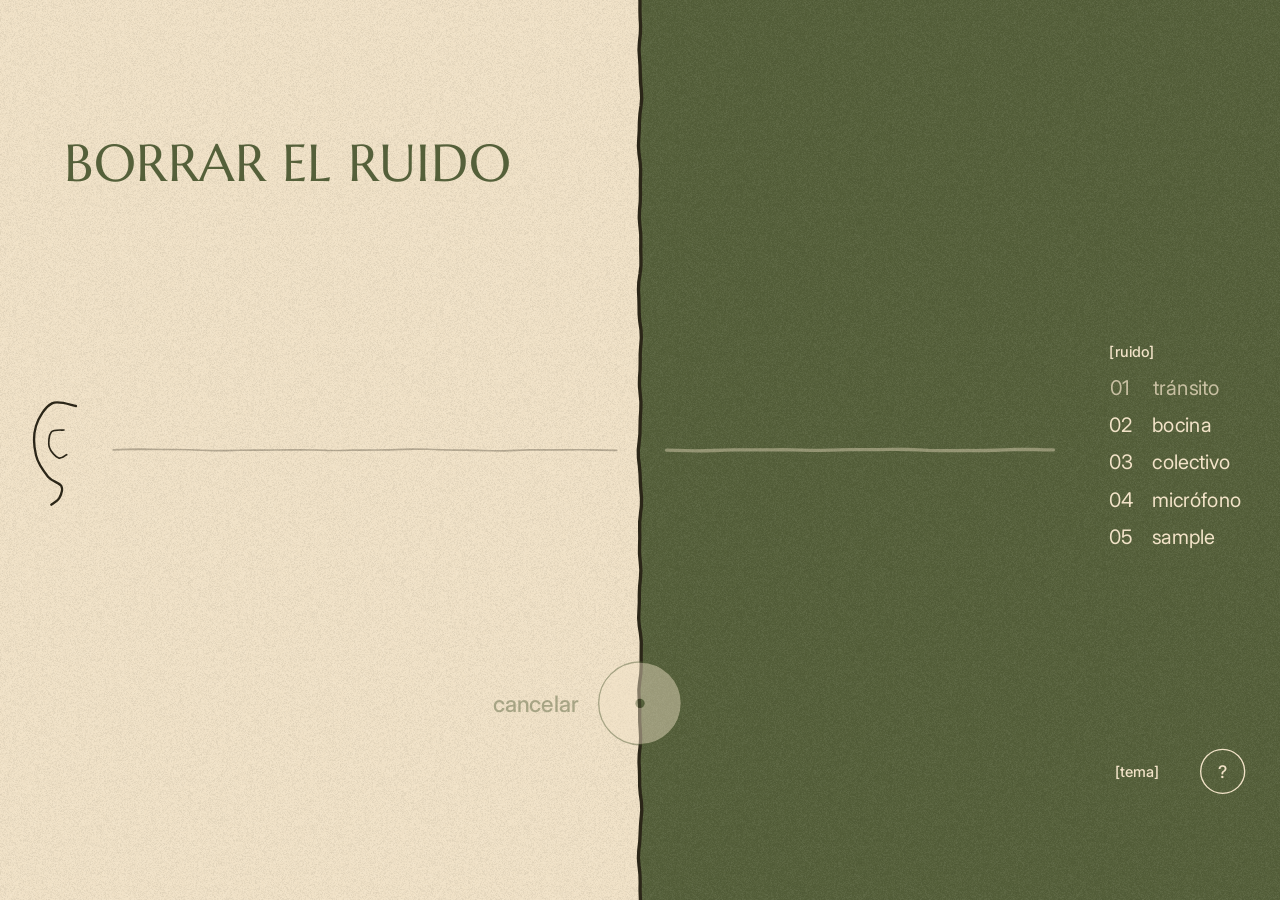
==== commit a3e084a3: "App web: la ganancia queda fija al soltar y la barrita funciona como slider - Mantener apretada la l" ====
--- a/web/index.html
+++ b/web/index.html
@@ -9,8 +9,8 @@
 <link rel="preconnect" href="https://fonts.googleapis.com">
 <link rel="preconnect" href="https://fonts.gstatic.com" crossorigin>
 <link rel="stylesheet" href="https://fonts.googleapis.com/css2?family=Marcellus&amp;family=Inter:wght@400;500;600&amp;family=IBM+Plex+Mono:wght@400;500&amp;display=swap">
-<link rel="stylesheet" href="estilo.css?v=8">
-<script type="module" src="app.js?v=8"></script>
+<link rel="stylesheet" href="estilo.css?v=9">
+<script type="module" src="app.js?v=9"></script>
 </head>
 <body>
 <div id="escena" class="tema t0" style="background: var(--papel)">
--- a/web/estilo.css
+++ b/web/estilo.css
@@ -89,3 +89,5 @@
 .vertical #ganancia { left: 60px !important; top: 560px !important; transform: scale(1.8); transform-origin: 0 0; }
 .vertical #infoLink { font-size: 34px !important; }
 #infoLink:hover { color: var(--carbon) !important; }
+/* La barrita de la ganancia funciona como un control deslizante: zona de toque más grande que el dibujo. */
+#ganancia { padding: 18px; margin: -18px; cursor: ew-resize; touch-action: none; -webkit-user-select: none; user-select: none; }
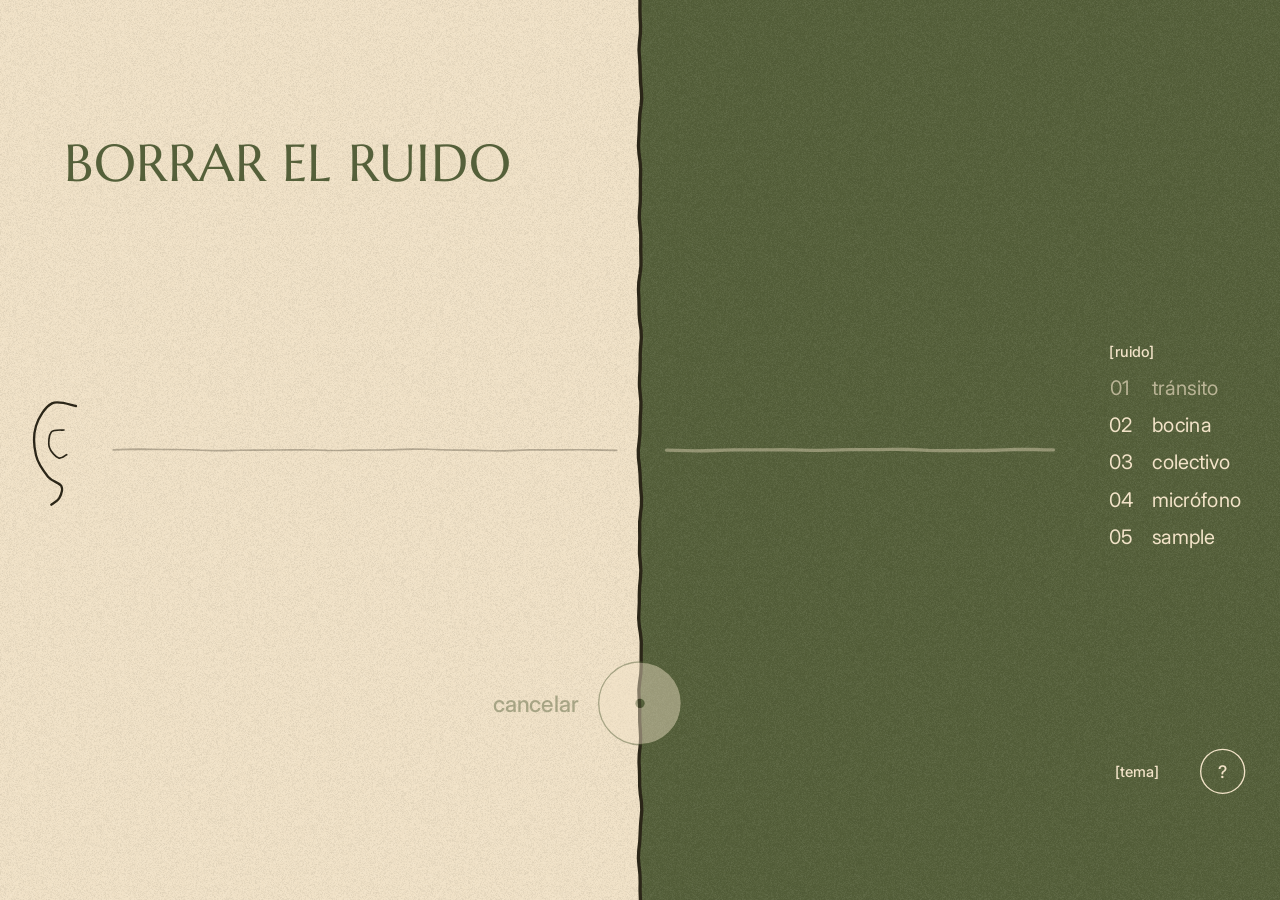
==== commit 4322a076: "App web: Esc vuelve al inicio cuando no hay nada abierto Primero cierra el "?" o los carteles del mi" ====
--- a/web/index.html
+++ b/web/index.html
@@ -10,7 +10,7 @@
 <link rel="preconnect" href="https://fonts.gstatic.com" crossorigin>
 <link rel="stylesheet" href="https://fonts.googleapis.com/css2?family=Marcellus&amp;family=Inter:wght@400;500;600&amp;family=IBM+Plex+Mono:wght@400;500&amp;display=swap">
 <link rel="stylesheet" href="estilo.css?v=9">
-<script type="module" src="app.js?v=9"></script>
+<script type="module" src="app.js?v=10"></script>
 </head>
 <body>
 <div id="escena" class="tema t0" style="background: var(--papel)">
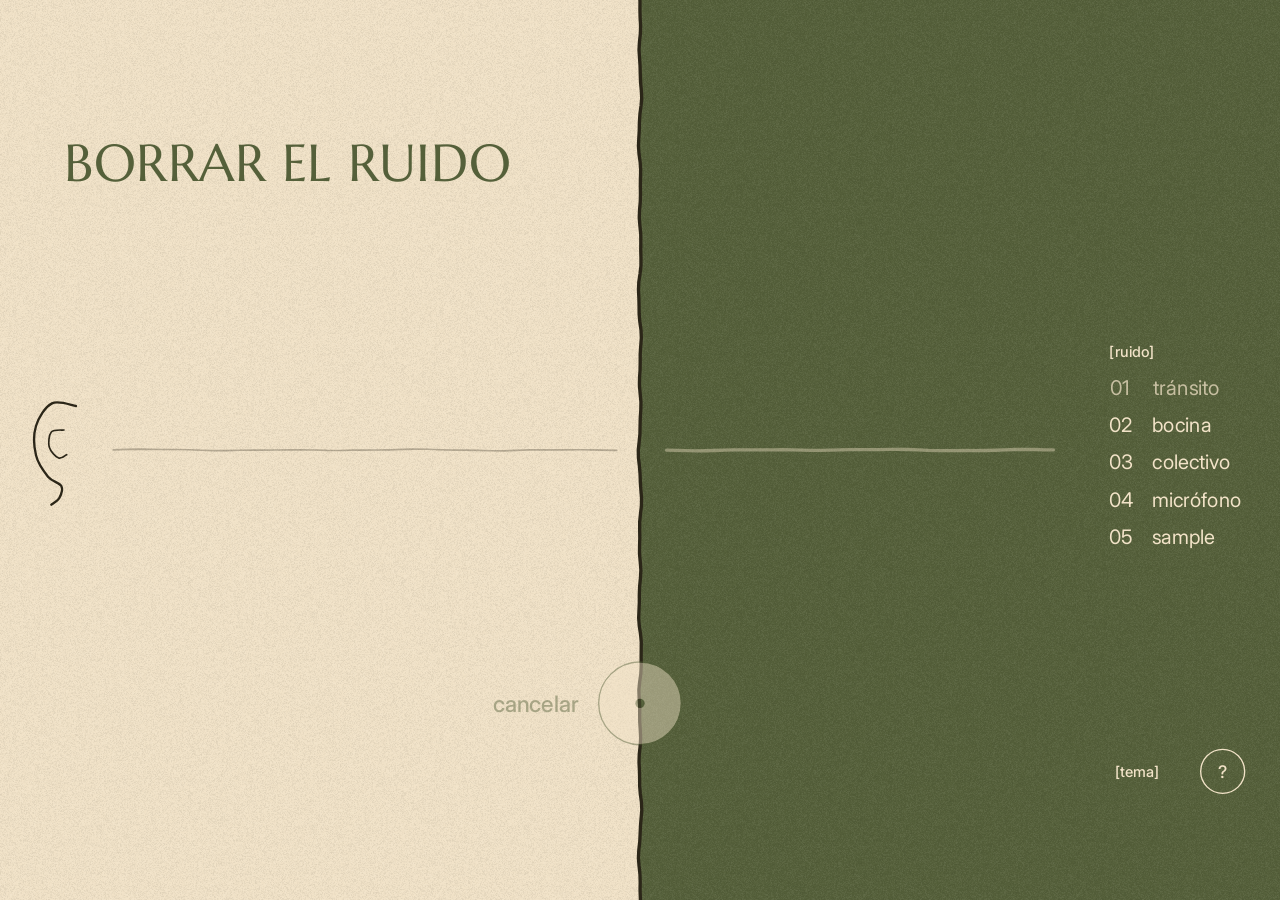
==== commit 48b561fe: "Favicon de gota de tinta que cambia con la paleta, y créditos en la página de información - web/favi" ====
--- a/web/index.html
+++ b/web/index.html
@@ -4,13 +4,14 @@
 <meta charset="utf-8">
 <meta name="viewport" content="width=device-width, initial-scale=1, viewport-fit=cover">
 <meta name="theme-color" content="#F2E3C8">
+<link rel="icon" type="image/svg+xml" href="favicon.svg?v=1">
 <title>borrar el ruido</title>
 <meta name="description" content="Demo interactiva de cancelación activa de ruido: cómo un auricular borra el ruido. TFI ANC, UTN FRBA.">
 <link rel="preconnect" href="https://fonts.googleapis.com">
 <link rel="preconnect" href="https://fonts.gstatic.com" crossorigin>
 <link rel="stylesheet" href="https://fonts.googleapis.com/css2?family=Marcellus&amp;family=Inter:wght@400;500;600&amp;family=IBM+Plex+Mono:wght@400;500&amp;display=swap">
 <link rel="stylesheet" href="estilo.css?v=9">
-<script type="module" src="app.js?v=10"></script>
+<script type="module" src="app.js?v=11"></script>
 </head>
 <body>
 <div id="escena" class="tema t0" style="background: var(--papel)">
